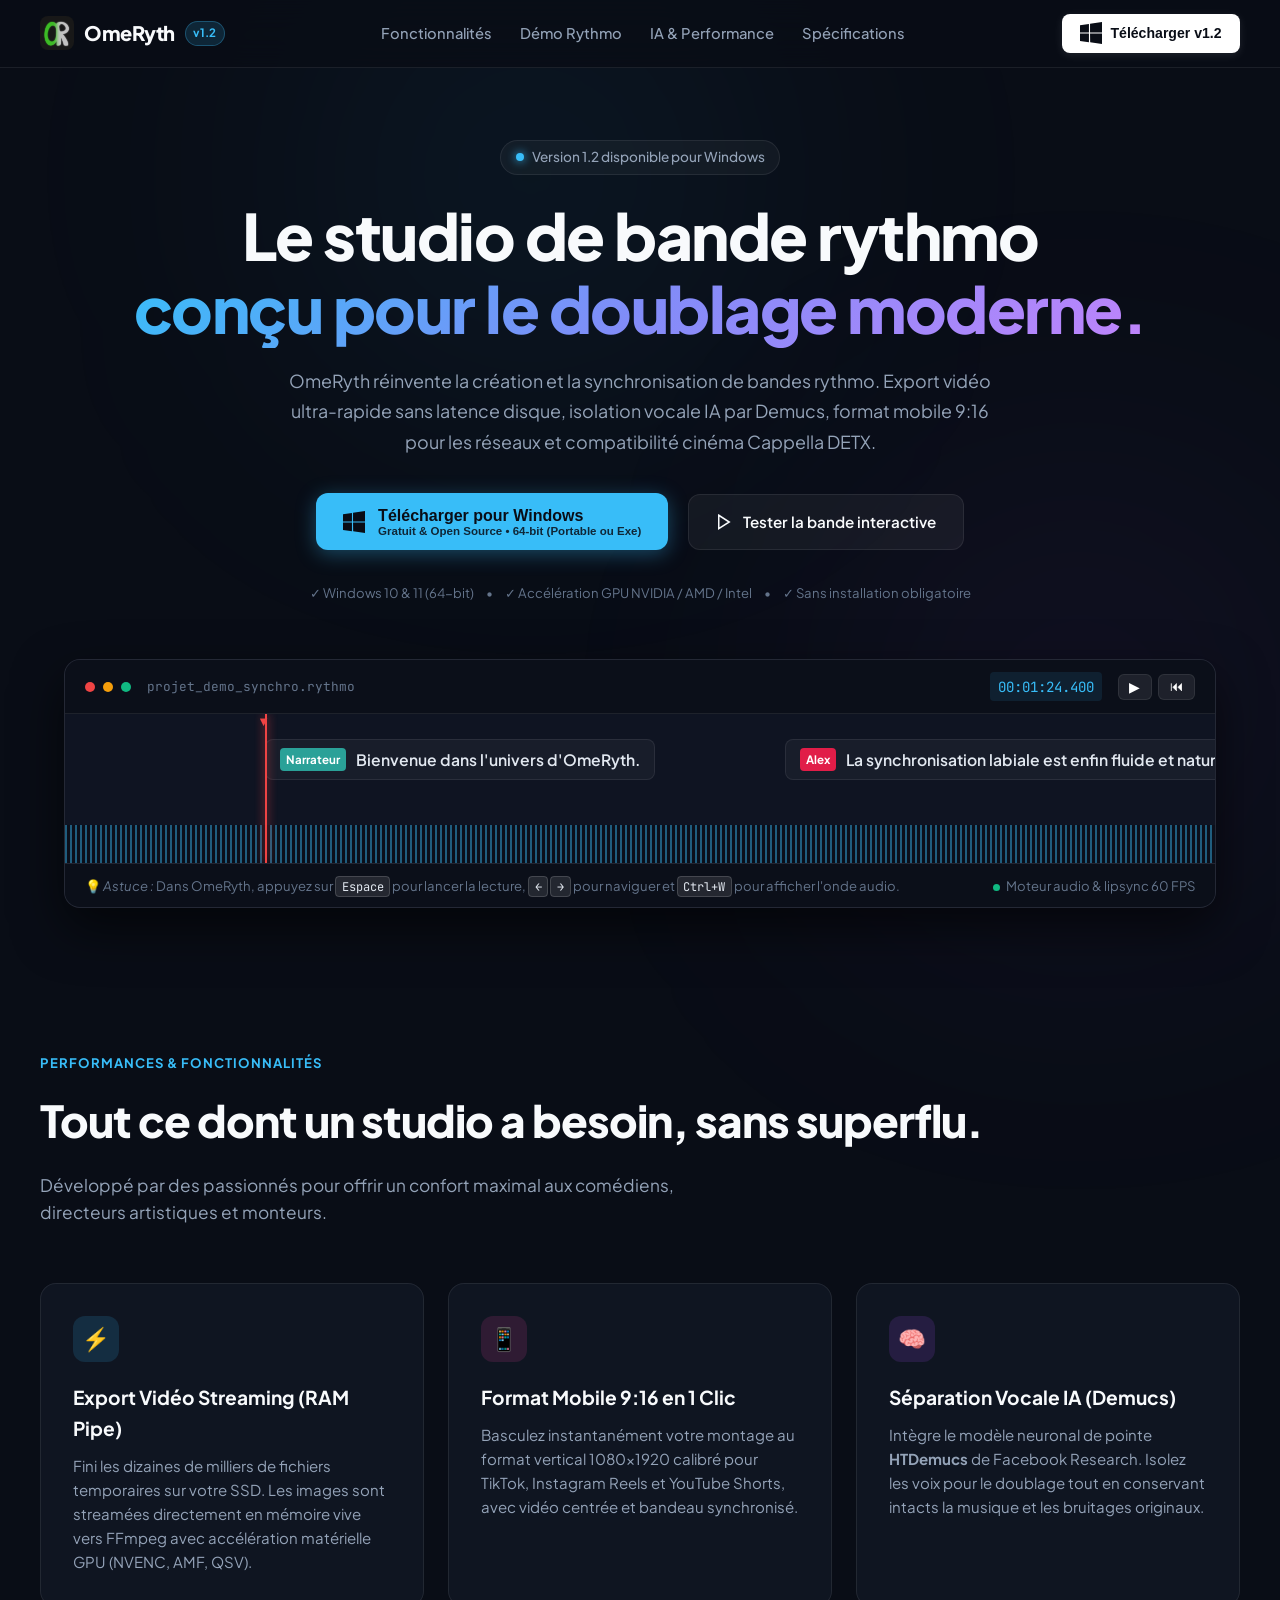
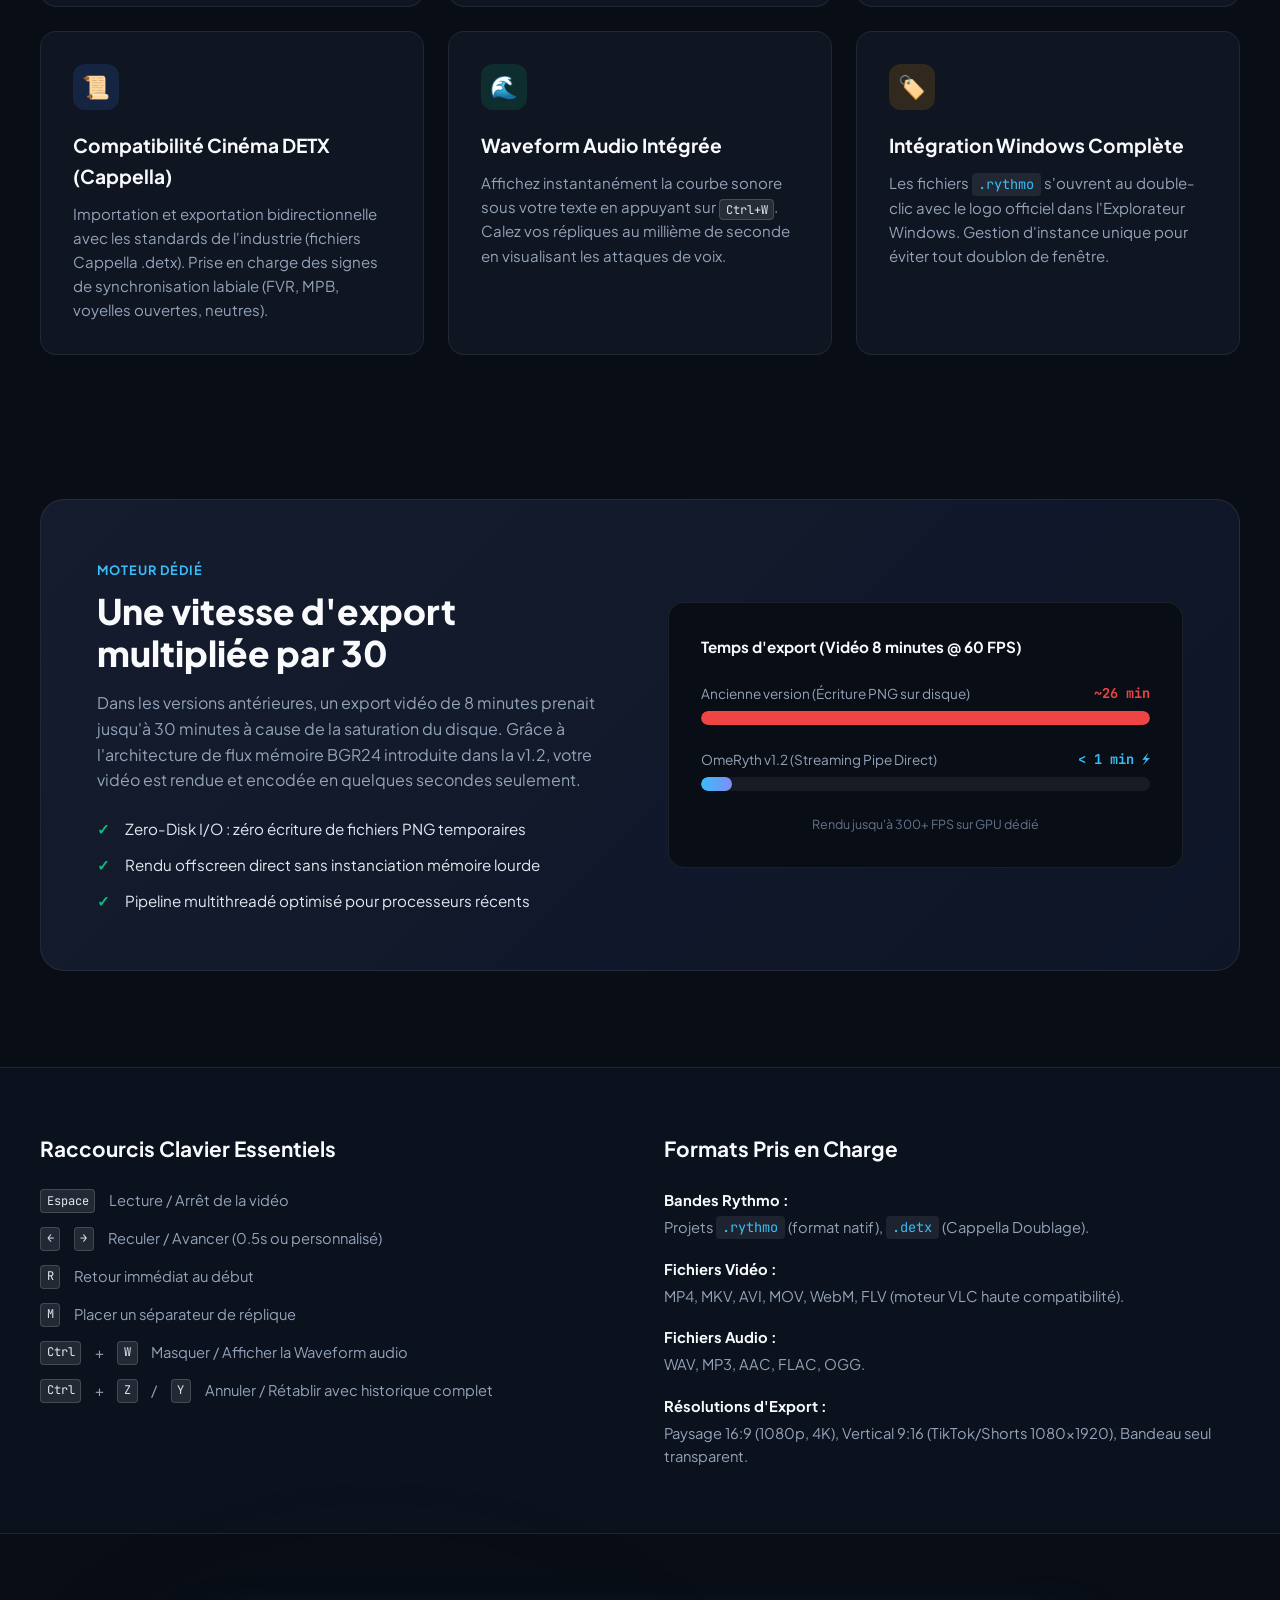
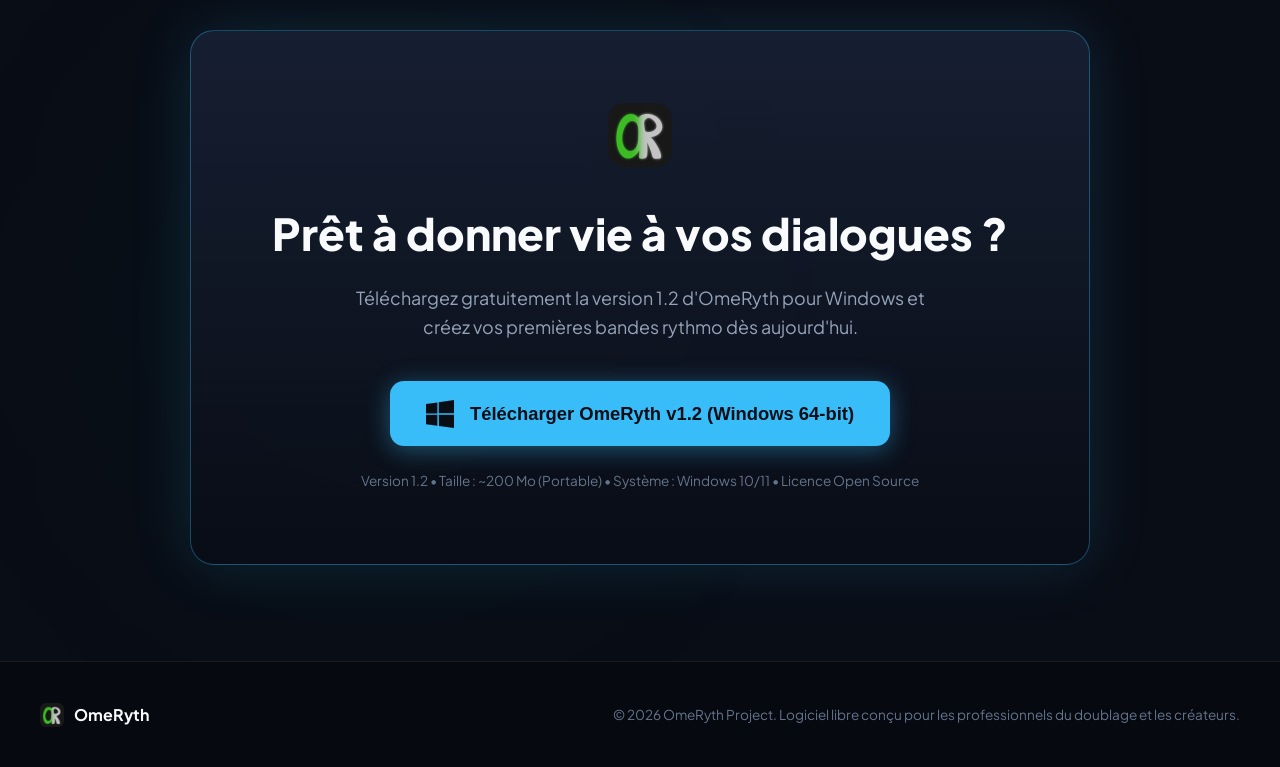
==== web/index.html @ d0045981 "Ajout site web test" ====
<!DOCTYPE html>
<html lang="fr">
<head>
  <meta charset="UTF-8">
  <meta name="viewport" content="width=device-width, initial-scale=1.0">
  <title>OmeRyth — Studio Professionnel de Bande Rythmo & Doublage</title>
  <meta name="description" content="OmeRyth est un logiciel open-source de création de bandes rythmo pour le doublage et la post-synchronisation. Export vidéo ultra-rapide, format mobile et séparation vocale IA.">
  <link rel="icon" type="image/x-icon" href="images/logo.ico">
  <link rel="stylesheet" href="style.css">
  <link rel="preconnect" href="https://fonts.googleapis.com">
  <link rel="preconnect" href="https://fonts.gstatic.com" crossorigin>
  <link href="https://fonts.googleapis.com/css2?family=Plus+Jakarta+Sans:wght@400;500;600;700;800&family=JetBrains+Mono:wght@400;500&display=swap" rel="stylesheet">
</head>
<body>

  <!-- Background Ambient Glows -->
  <div class="glow-bg glow-1"></div>
  <div class="glow-bg glow-2"></div>
  <div class="glow-bg glow-3"></div>

  <!-- Navigation Bar -->
  <header class="navbar">
    <div class="nav-container">
      <a href="#" class="brand">
        <img src="images/logo.png" alt="OmeRyth Logo" class="brand-logo">
        <span class="brand-name">OmeRyth</span>
        <span class="brand-badge">v1.2</span>
      </a>

      <nav class="nav-links">
        <a href="#features">Fonctionnalités</a>
        <a href="#interactive-demo">Démo Rythmo</a>
        <a href="#ai-engine">IA & Performance</a>
        <a href="#specs">Spécifications</a>
      </nav>

      <div class="nav-actions">
        <button class="btn-download-trigger btn-nav">
          <svg class="icon-win" viewBox="0 0 24 24" fill="currentColor">
            <path d="M0 3.449L9.75 2.1v9.451H0m10.949-9.602L24 0v11.4H10.949M0 12.6h9.75v9.451L0 20.699M10.949 12.6H24V24l-12.901-1.8"/>
          </svg>
          <span>Télécharger v1.2</span>
        </button>
      </div>
    </div>
  </header>

  <!-- Hero Section -->
  <main>
    <section class="hero-section">
      <div class="hero-container">
        <div class="hero-tag">
          <span class="pulse-dot"></span>
          <span>Version 1.2 disponible pour Windows</span>
        </div>

        <h1 class="hero-title">
          Le studio de bande rythmo <br>
          <span class="text-gradient">conçu pour le doublage moderne.</span>
        </h1>

        <p class="hero-description">
          OmeRyth réinvente la création et la synchronisation de bandes rythmo. Export vidéo ultra-rapide sans latence disque, isolation vocale IA par Demucs, format mobile 9:16 pour les réseaux et compatibilité cinéma Cappella DETX.
        </p>

        <div class="hero-cta-group">
          <button class="btn-download-trigger btn-primary-hero">
            <svg class="icon-win" viewBox="0 0 24 24" fill="currentColor">
              <path d="M0 3.449L9.75 2.1v9.451H0m10.949-9.602L24 0v11.4H10.949M0 12.6h9.75v9.451L0 20.699M10.949 12.6H24V24l-12.901-1.8"/>
            </svg>
            <div class="btn-text-block">
              <span class="btn-title">Télécharger pour Windows</span>
              <span class="btn-subtitle">Gratuit & Open Source • 64-bit (Portable ou Exe)</span>
            </div>
          </button>

          <a href="#interactive-demo" class="btn-secondary-hero">
            <svg viewBox="0 0 24 24" fill="none" stroke="currentColor" stroke-width="2" class="icon-play">
              <polygon points="5 3 19 12 5 21 5 3"></polygon>
            </svg>
            <span>Tester la bande interactive</span>
          </a>
        </div>

        <div class="hero-meta">
          <span>✓ Windows 10 & 11 (64-bit)</span>
          <span>•</span>
          <span>✓ Accélération GPU NVIDIA / AMD / Intel</span>
          <span>•</span>
          <span>✓ Sans installation obligatoire</span>
        </div>
      </div>

      <!-- Interactive Band Preview -->
      <section id="interactive-demo" class="demo-section">
        <div class="demo-card">
          <div class="demo-header">
            <div class="demo-header-left">
              <span class="window-dot red"></span>
              <span class="window-dot yellow"></span>
              <span class="window-dot green"></span>
              <span class="demo-filename">projet_demo_synchro.rythmo</span>
            </div>
            <div class="demo-header-right">
              <span class="timecode-display" id="timecodeDisplay">00:01:24.400</span>
              <div class="demo-controls">
                <button id="btnPlayPause" class="btn-demo-ctrl" title="Lecture / Pause (Espace)">
                  <span id="playIcon">▶</span>
                </button>
                <button id="btnReset" class="btn-demo-ctrl" title="Retour au début (R)">⏮</button>
              </div>
            </div>
          </div>

          <!-- The Canvas / Visualizer -->
          <div class="rythmo-viewport" id="rythmoViewport">
            <!-- Vertical Red Line (Playhead / Barre rouge) -->
            <div class="red-line"></div>
            
            <!-- Scrolling Band Content -->
            <div class="rythmo-track" id="rythmoTrack">
              <!-- Text phrases & markers placed dynamically -->
              <div class="phrase phrase-narrateur" style="left: 200px;">
                <span class="role-tag" style="background:#2aa198;">Narrateur</span>
                <span class="phrase-text">Bienvenue dans l'univers d'OmeRyth.</span>
              </div>

              <div class="phrase phrase-alex" style="left: 720px;">
                <span class="role-tag" style="background:#e11d48;">Alex</span>
                <span class="phrase-text">La synchronisation labiale est enfin fluide et naturelle !</span>
              </div>

              <div class="phrase phrase-sophie" style="left: 1420px;">
                <span class="role-tag" style="background:#3b82f6;">Sophie</span>
                <span class="phrase-text">Et l'export vidéo mobile se fait en quelques secondes.</span>
              </div>
            </div>

            <!-- Waveform preview underneath -->
            <div class="waveform-container">
              <div class="waveform-wave" id="waveformWave"></div>
            </div>
          </div>

          <div class="demo-footer">
            <div class="demo-tip">
              💡 <em>Astuce :</em> Dans OmeRyth, appuyez sur <kbd>Espace</kbd> pour lancer la lecture, <kbd>←</kbd> <kbd>→</kbd> pour naviguer et <kbd>Ctrl+W</kbd> pour afficher l'onde audio.
            </div>
            <div class="demo-status">
              <span class="status-indicator"></span> Moteur audio & lipsync 60 FPS
            </div>
          </div>
        </div>
      </section>
    </section>

    <!-- Key Features Grid -->
    <section id="features" class="features-section">
      <div class="section-container">
        <div class="section-badge">Performances & Fonctionnalités</div>
        <h2 class="section-title">Tout ce dont un studio a besoin, sans superflu.</h2>
        <p class="section-subtitle">Développé par des passionnés pour offrir un confort maximal aux comédiens, directeurs artistiques et monteurs.</p>

        <div class="features-grid">
          <!-- Card 1 -->
          <div class="feature-card">
            <div class="feature-icon bg-cyan">⚡</div>
            <h3>Export Vidéo Streaming (RAM Pipe)</h3>
            <p>Fini les dizaines de milliers de fichiers temporaires sur votre SSD. Les images sont streamées directement en mémoire vive vers FFmpeg avec accélération matérielle GPU (NVENC, AMF, QSV).</p>
          </div>

          <!-- Card 2 -->
          <div class="feature-card">
            <div class="feature-icon bg-pink">📱</div>
            <h3>Format Mobile 9:16 en 1 Clic</h3>
            <p>Basculez instantanément votre montage au format vertical 1080×1920 calibré pour TikTok, Instagram Reels et YouTube Shorts, avec vidéo centrée et bandeau synchronisé.</p>
          </div>

          <!-- Card 3 -->
          <div class="feature-card">
            <div class="feature-icon bg-purple">🧠</div>
            <h3>Séparation Vocale IA (Demucs)</h3>
            <p>Intègre le modèle neuronal de pointe <strong>HTDemucs</strong> de Facebook Research. Isolez les voix pour le doublage tout en conservant intacts la musique et les bruitages originaux.</p>
          </div>

          <!-- Card 4 -->
          <div class="feature-card">
            <div class="feature-icon bg-blue">📜</div>
            <h3>Compatibilité Cinéma DETX (Cappella)</h3>
            <p>Importation et exportation bidirectionnelle avec les standards de l'industrie (fichiers Cappella .detx). Prise en charge des signes de synchronisation labiale (FVR, MPB, voyelles ouvertes, neutres).</p>
          </div>

          <!-- Card 5 -->
          <div class="feature-card">
            <div class="feature-icon bg-emerald">🌊</div>
            <h3>Waveform Audio Intégrée</h3>
            <p>Affichez instantanément la courbe sonore sous votre texte en appuyant sur <kbd>Ctrl+W</kbd>. Calez vos répliques au millième de seconde en visualisant les attaques de voix.</p>
          </div>

          <!-- Card 6 -->
          <div class="feature-card">
            <div class="feature-icon bg-amber">🏷️</div>
            <h3>Intégration Windows Complète</h3>
            <p>Les fichiers <code>.rythmo</code> s'ouvrent au double-clic avec le logo officiel dans l'Explorateur Windows. Gestion d'instance unique pour éviter tout doublon de fenêtre.</p>
          </div>
        </div>
      </div>
    </section>

    <!-- Deep Dive: AI & Performance -->
    <section id="ai-engine" class="deepdive-section">
      <div class="section-container">
        <div class="deepdive-box">
          <div class="deepdive-content">
            <span class="deepdive-tag">Moteur Dédié</span>
            <h2>Une vitesse d'export multipliée par 30</h2>
            <p>Dans les versions antérieures, un export vidéo de 8 minutes prenait jusqu'à 30 minutes à cause de la saturation du disque. Grâce à l'architecture de flux mémoire BGR24 introduite dans la v1.2, votre vidéo est rendue et encodée en quelques secondes seulement.</p>
            <ul class="check-list">
              <li>Zero-Disk I/O : zéro écriture de fichiers PNG temporaires</li>
              <li>Rendu offscreen direct sans instanciation mémoire lourde</li>
              <li>Pipeline multithreadé optimisé pour processeurs récents</li>
            </ul>
          </div>
          <div class="deepdive-graphic">
            <div class="benchmark-card">
              <div class="benchmark-header">Temps d'export (Vidéo 8 minutes @ 60 FPS)</div>
              
              <div class="benchmark-bar-wrapper">
                <div class="benchmark-label">
                  <span>Ancienne version (Écriture PNG sur disque)</span>
                  <span class="benchmark-time time-old">~26 min</span>
                </div>
                <div class="bar-container">
                  <div class="bar bar-old" style="width: 100%;"></div>
                </div>
              </div>

              <div class="benchmark-bar-wrapper">
                <div class="benchmark-label">
                  <span>OmeRyth v1.2 (Streaming Pipe Direct)</span>
                  <span class="benchmark-time time-new">&lt; 1 min ⚡</span>
                </div>
                <div class="bar-container">
                  <div class="bar bar-new" style="width: 7%;"></div>
                </div>
              </div>

              <div class="benchmark-badge">Rendu jusqu'à 300+ FPS sur GPU dédié</div>
            </div>
          </div>
        </div>
      </div>
    </section>

    <!-- Technical Specs & Shortcuts -->
    <section id="specs" class="specs-section">
      <div class="section-container">
        <div class="specs-grid">
          <div class="specs-col">
            <h3>Raccourcis Clavier Essentiels</h3>
            <div class="shortcuts-list">
              <div class="shortcut-item">
                <kbd>Espace</kbd>
                <span>Lecture / Arrêt de la vidéo</span>
              </div>
              <div class="shortcut-item">
                <kbd>←</kbd> <kbd>→</kbd>
                <span>Reculer / Avancer (0.5s ou personnalisé)</span>
              </div>
              <div class="shortcut-item">
                <kbd>R</kbd>
                <span>Retour immédiat au début</span>
              </div>
              <div class="shortcut-item">
                <kbd>M</kbd>
                <span>Placer un séparateur de réplique</span>
              </div>
              <div class="shortcut-item">
                <kbd>Ctrl</kbd> + <kbd>W</kbd>
                <span>Masquer / Afficher la Waveform audio</span>
              </div>
              <div class="shortcut-item">
                <kbd>Ctrl</kbd> + <kbd>Z</kbd> / <kbd>Y</kbd>
                <span>Annuler / Rétablir avec historique complet</span>
              </div>
            </div>
          </div>

          <div class="specs-col">
            <h3>Formats Pris en Charge</h3>
            <ul class="format-list">
              <li>
                <strong>Bandes Rythmo :</strong>
                <span>Projets <code>.rythmo</code> (format natif), <code>.detx</code> (Cappella Doublage).</span>
              </li>
              <li>
                <strong>Fichiers Vidéo :</strong>
                <span>MP4, MKV, AVI, MOV, WebM, FLV (moteur VLC haute compatibilité).</span>
              </li>
              <li>
                <strong>Fichiers Audio :</strong>
                <span>WAV, MP3, AAC, FLAC, OGG.</span>
              </li>
              <li>
                <strong>Résolutions d'Export :</strong>
                <span>Paysage 16:9 (1080p, 4K), Vertical 9:16 (TikTok/Shorts 1080×1920), Bandeau seul transparent.</span>
              </li>
            </ul>
          </div>
        </div>
      </div>
    </section>

    <!-- Download Section (Call To Action) -->
    <section class="download-section">
      <div class="section-container">
        <div class="download-card">
          <img src="images/logo.png" alt="Logo OmeRyth" class="download-card-logo">
          <h2>Prêt à donner vie à vos dialogues ?</h2>
          <p>Téléchargez gratuitement la version 1.2 d'OmeRyth pour Windows et créez vos premières bandes rythmo dès aujourd'hui.</p>
          
          <div class="download-action-wrap">
            <button class="btn-download-trigger btn-download-big">
              <svg class="icon-win-lg" viewBox="0 0 24 24" fill="currentColor">
                <path d="M0 3.449L9.75 2.1v9.451H0m10.949-9.602L24 0v11.4H10.949M0 12.6h9.75v9.451L0 20.699M10.949 12.6H24V24l-12.901-1.8"/>
              </svg>
              <span>Télécharger OmeRyth v1.2 (Windows 64-bit)</span>
            </button>
          </div>

          <div class="download-specs-note">
            <span>Version 1.2</span> • <span>Taille : ~200 Mo (Portable)</span> • <span>Système : Windows 10/11</span> • <span>Licence Open Source</span>
          </div>
        </div>
      </div>
    </section>
  </main>

  <!-- Footer -->
  <footer class="footer">
    <div class="footer-container">
      <div class="footer-brand">
        <img src="images/logo.png" alt="OmeRyth" class="footer-logo">
        <span>OmeRyth</span>
      </div>
      <div class="footer-copy">
        © 2026 OmeRyth Project. Logiciel libre conçu pour les professionnels du doublage et les créateurs.
      </div>
    </div>
  </footer>

  <!-- Download Modal / Notification Popup -->
  <div id="downloadModal" class="modal-overlay">
    <div class="modal-card">
      <button class="modal-close" id="modalClose">&times;</button>
      <div class="modal-icon">📦</div>
      <h3 class="modal-title">Téléchargement d'OmeRyth</h3>
      <p class="modal-desc">
        Le lien de téléchargement direct sera activé dès la mise en ligne des binaires officiels sur le serveur de distribution.
      </p>
      <div class="modal-info-box">
        <div><strong>Version :</strong> 1.2 Stable</div>
        <div><strong>Plateforme :</strong> Windows 10 & 11 (64-bit)</div>
        <div><strong>Contenu :</strong> Exécutable <code>OmeRyth.exe</code>, runtime embarqué, dépendances VLC & FFmpeg</div>
      </div>
      <button class="btn-modal-ok" id="modalOk">Compris, merci !</button>
    </div>
  </div>

  <script src="app.js"></script>
</body>
</html>
---- web/style.css ----
/* ==========================================================================
   OmeRyth Web Presentation & Download Stylesheet
   ========================================================================== */

:root {
  --bg-main: #090d16;
  --bg-card: rgba(18, 24, 38, 0.75);
  --bg-card-hover: rgba(28, 36, 56, 0.85);
  --border-color: rgba(255, 255, 255, 0.08);
  --border-color-glow: rgba(56, 189, 248, 0.35);
  
  --primary: #38bdf8;
  --primary-hover: #0284c7;
  --primary-glow: rgba(56, 189, 248, 0.4);
  
  --accent-purple: #a855f7;
  --accent-pink: #ec4899;
  --accent-emerald: #10b981;
  --accent-amber: #f59e0b;
  
  --text-primary: #f8fafc;
  --text-secondary: #94a3b8;
  --text-muted: #64748b;
  
  --font-main: 'Plus Jakarta Sans', -apple-system, BlinkMacSystemFont, 'Segoe UI', Roboto, sans-serif;
  --font-mono: 'JetBrains Mono', monospace;
}

*, *::before, *::after {
  box-sizing: border-box;
  margin: 0;
  padding: 0;
}

html {
  scroll-behavior: smooth;
  font-family: var(--font-main);
  background-color: var(--bg-main);
  color: var(--text-primary);
  line-height: 1.6;
}

body {
  position: relative;
  overflow-x: hidden;
  min-height: 100vh;
}

/* ===== Background Ambient Glows ===== */
.glow-bg {
  position: absolute;
  border-radius: 50%;
  filter: blur(140px);
  pointer-events: none;
  z-index: -1;
}

.glow-1 {
  width: 550px;
  height: 550px;
  background: radial-gradient(circle, rgba(56, 189, 248, 0.15) 0%, transparent 70%);
  top: -100px;
  left: 20%;
}

.glow-2 {
  width: 600px;
  height: 600px;
  background: radial-gradient(circle, rgba(168, 85, 247, 0.12) 0%, transparent 70%);
  top: 400px;
  right: -100px;
}

.glow-3 {
  width: 500px;
  height: 500px;
  background: radial-gradient(circle, rgba(16, 185, 129, 0.1) 0%, transparent 70%);
  bottom: 200px;
  left: 10%;
}

/* ===== Navigation Bar ===== */
.navbar {
  position: sticky;
  top: 0;
  z-index: 100;
  backdrop-filter: blur(16px);
  -webkit-backdrop-filter: blur(16px);
  background: rgba(9, 13, 22, 0.8);
  border-bottom: 1px solid var(--border-color);
  padding: 0.85rem 1.5rem;
}

.nav-container {
  max-width: 1200px;
  margin: 0 auto;
  display: flex;
  align-items: center;
  justify-content: space-between;
}

.brand {
  display: flex;
  align-items: center;
  gap: 0.65rem;
  text-decoration: none;
  color: var(--text-primary);
}

.brand-logo {
  width: 34px;
  height: 34px;
  border-radius: 8px;
  object-fit: cover;
}

.brand-name {
  font-size: 1.25rem;
  font-weight: 800;
  letter-spacing: -0.5px;
}

.brand-badge {
  font-size: 0.72rem;
  font-weight: 700;
  background: rgba(56, 189, 248, 0.15);
  color: var(--primary);
  border: 1px solid rgba(56, 189, 248, 0.3);
  padding: 0.15rem 0.45rem;
  border-radius: 20px;
}

.nav-links {
  display: flex;
  gap: 1.75rem;
}

.nav-links a {
  text-decoration: none;
  color: var(--text-secondary);
  font-size: 0.92rem;
  font-weight: 500;
  transition: color 0.2s;
}

.nav-links a:hover {
  color: var(--primary);
}

.btn-nav {
  display: flex;
  align-items: center;
  gap: 0.5rem;
  background: #ffffff;
  color: #090d16;
  border: none;
  padding: 0.55rem 1.15rem;
  border-radius: 8px;
  font-weight: 700;
  font-size: 0.88rem;
  cursor: pointer;
  transition: all 0.2s;
  box-shadow: 0 2px 10px rgba(255, 255, 255, 0.1);
}

.btn-nav:hover {
  background: var(--primary);
  transform: translateY(-1px);
  box-shadow: 0 4px 15px var(--primary-glow);
}

/* ===== Hero Section ===== */
.hero-section {
  padding: 4.5rem 1.5rem 3rem;
  text-align: center;
  max-width: 1200px;
  margin: 0 auto;
}

.hero-tag {
  display: inline-flex;
  align-items: center;
  gap: 0.5rem;
  padding: 0.35rem 0.9rem;
  border-radius: 30px;
  background: rgba(255, 255, 255, 0.04);
  border: 1px solid var(--border-color);
  color: var(--text-secondary);
  font-size: 0.85rem;
  font-weight: 500;
  margin-bottom: 1.5rem;
}

.pulse-dot {
  width: 8px;
  height: 8px;
  border-radius: 50%;
  background: var(--primary);
  box-shadow: 0 0 10px var(--primary);
  animation: pulse 2s infinite;
}

@keyframes pulse {
  0% { transform: scale(0.95); box-shadow: 0 0 0 0 rgba(56, 189, 248, 0.7); }
  70% { transform: scale(1); box-shadow: 0 0 0 7px rgba(56, 189, 248, 0); }
  100% { transform: scale(0.95); box-shadow: 0 0 0 0 rgba(56, 189, 248, 0); }
}

.hero-title {
  font-size: clamp(2.3rem, 5vw, 4rem);
  font-weight: 800;
  letter-spacing: -1.5px;
  line-height: 1.15;
  margin-bottom: 1.25rem;
}

.text-gradient {
  background: linear-gradient(135deg, #38bdf8 0%, #818cf8 50%, #c084fc 100%);
  -webkit-background-clip: text;
  -webkit-text-fill-color: transparent;
}

.hero-description {
  max-width: 720px;
  margin: 0 auto 2.25rem;
  font-size: 1.12rem;
  color: var(--text-secondary);
  line-height: 1.7;
}

.hero-cta-group {
  display: flex;
  justify-content: center;
  align-items: center;
  gap: 1.25rem;
  flex-wrap: wrap;
  margin-bottom: 2rem;
}

.btn-primary-hero {
  display: inline-flex;
  align-items: center;
  gap: 0.85rem;
  background: #38bdf8;
  color: #090d16;
  border: none;
  padding: 0.85rem 1.65rem;
  border-radius: 12px;
  cursor: pointer;
  transition: all 0.25s ease;
  box-shadow: 0 4px 20px rgba(56, 189, 248, 0.35);
}

.btn-primary-hero:hover {
  background: #7dd3fc;
  transform: translateY(-2px);
  box-shadow: 0 8px 30px rgba(56, 189, 248, 0.5);
}

.icon-win {
  width: 22px;
  height: 22px;
}

.btn-text-block {
  display: flex;
  flex-direction: column;
  text-align: left;
}

.btn-title {
  font-size: 1rem;
  font-weight: 800;
}

.btn-subtitle {
  font-size: 0.72rem;
  font-weight: 600;
  opacity: 0.85;
}

.btn-secondary-hero {
  display: inline-flex;
  align-items: center;
  gap: 0.65rem;
  background: rgba(255, 255, 255, 0.05);
  color: var(--text-primary);
  border: 1px solid var(--border-color);
  padding: 0.95rem 1.65rem;
  border-radius: 12px;
  text-decoration: none;
  font-weight: 600;
  font-size: 0.95rem;
  transition: all 0.2s;
}

.btn-secondary-hero:hover {
  background: rgba(255, 255, 255, 0.1);
  border-color: rgba(255, 255, 255, 0.2);
}

.icon-play {
  width: 18px;
  height: 18px;
}

.hero-meta {
  display: flex;
  justify-content: center;
  align-items: center;
  gap: 0.75rem;
  font-size: 0.82rem;
  color: var(--text-muted);
  flex-wrap: wrap;
}

/* ===== Interactive Rythmo Demo Section ===== */
.demo-section {
  margin-top: 3.5rem;
}

.demo-card {
  background: #111624;
  border: 1px solid var(--border-color);
  border-radius: 16px;
  overflow: hidden;
  box-shadow: 0 20px 50px rgba(0, 0, 0, 0.6);
  text-align: left;
}

.demo-header {
  background: #0b0f19;
  padding: 0.75rem 1.25rem;
  display: flex;
  justify-content: space-between;
  align-items: center;
  border-bottom: 1px solid var(--border-color);
}

.demo-header-left {
  display: flex;
  align-items: center;
  gap: 0.5rem;
}

.window-dot {
  width: 10px;
  height: 10px;
  border-radius: 50%;
}

.window-dot.red { background: #ef4444; }
.window-dot.yellow { background: #f59e0b; }
.window-dot.green { background: #10b981; }

.demo-filename {
  font-family: var(--font-mono);
  font-size: 0.8rem;
  color: var(--text-muted);
  margin-left: 0.5rem;
}

.demo-header-right {
  display: flex;
  align-items: center;
  gap: 1rem;
}

.timecode-display {
  font-family: var(--font-mono);
  font-size: 0.88rem;
  color: var(--primary);
  background: rgba(56, 189, 248, 0.1);
  padding: 0.2rem 0.5rem;
  border-radius: 4px;
}

.demo-controls {
  display: flex;
  gap: 0.4rem;
}

.btn-demo-ctrl {
  background: rgba(255, 255, 255, 0.08);
  border: 1px solid var(--border-color);
  color: #fff;
  border-radius: 6px;
  padding: 0.25rem 0.65rem;
  cursor: pointer;
  font-size: 0.85rem;
  transition: all 0.2s;
}

.btn-demo-ctrl:hover {
  background: var(--primary);
  color: #000;
}

.rythmo-viewport {
  position: relative;
  height: 150px;
  background: #0f1422;
  overflow: hidden;
  border-bottom: 1px solid var(--border-color);
}

/* Fixed Playhead (Barre Rouge) */
.red-line {
  position: absolute;
  top: 0;
  bottom: 0;
  left: 200px;
  width: 2px;
  background: #ef4444;
  box-shadow: 0 0 10px #ef4444;
  z-index: 10;
}

.red-line::before {
  content: '▼';
  position: absolute;
  top: 0;
  left: -5px;
  font-size: 10px;
  color: #ef4444;
}

.rythmo-track {
  position: absolute;
  top: 25px;
  left: 0;
  height: 60px;
  white-space: nowrap;
  will-change: transform;
}

.phrase {
  position: absolute;
  top: 0;
  display: inline-flex;
  align-items: center;
  gap: 0.6rem;
  background: rgba(255, 255, 255, 0.04);
  border: 1px solid rgba(255, 255, 255, 0.08);
  padding: 0.45rem 0.85rem;
  border-radius: 8px;
}

.role-tag {
  font-size: 0.72rem;
  font-weight: 700;
  color: #fff;
  padding: 0.15rem 0.4rem;
  border-radius: 4px;
}

.phrase-text {
  font-size: 0.98rem;
  font-weight: 600;
  color: #e2e8f0;
}

.waveform-container {
  position: absolute;
  bottom: 0;
  left: 0;
  right: 0;
  height: 38px;
  background: rgba(0, 0, 0, 0.25);
  overflow: hidden;
}

.waveform-wave {
  width: 3000px;
  height: 100%;
  background: repeating-linear-gradient(
    90deg,
    rgba(56, 189, 248, 0.45) 0px,
    rgba(56, 189, 248, 0.45) 2px,
    transparent 2px,
    transparent 5px
  );
  will-change: transform;
}

.demo-footer {
  background: #0b0f19;
  padding: 0.65rem 1.25rem;
  display: flex;
  justify-content: space-between;
  align-items: center;
  font-size: 0.82rem;
  color: var(--text-muted);
}

kbd {
  background: rgba(255, 255, 255, 0.1);
  border: 1px solid rgba(255, 255, 255, 0.15);
  border-radius: 4px;
  padding: 0.1rem 0.35rem;
  font-family: var(--font-mono);
  font-size: 0.75rem;
  color: #e2e8f0;
}

.status-indicator {
  display: inline-block;
  width: 7px;
  height: 7px;
  border-radius: 50%;
  background: #10b981;
  margin-right: 4px;
}

/* ===== Features Grid Section ===== */
.features-section {
  padding: 6rem 1.5rem;
}

.section-container {
  max-width: 1200px;
  margin: 0 auto;
}

.section-badge {
  color: var(--primary);
  font-weight: 700;
  font-size: 0.82rem;
  text-transform: uppercase;
  letter-spacing: 1px;
  margin-bottom: 0.75rem;
}

.section-title {
  font-size: clamp(1.8rem, 3.5vw, 2.75rem);
  font-weight: 800;
  letter-spacing: -1px;
  margin-bottom: 1rem;
}

.section-subtitle {
  color: var(--text-secondary);
  font-size: 1.08rem;
  max-width: 650px;
  margin-bottom: 3.5rem;
}

.features-grid {
  display: grid;
  grid-template-columns: repeat(auto-fit, minmax(340px, 1fr));
  gap: 1.5rem;
}

.feature-card {
  background: var(--bg-card);
  border: 1px solid var(--border-color);
  border-radius: 16px;
  padding: 2rem;
  transition: all 0.25s ease;
  backdrop-filter: blur(10px);
}

.feature-card:hover {
  background: var(--bg-card-hover);
  border-color: var(--border-color-glow);
  transform: translateY(-3px);
  box-shadow: 0 15px 30px rgba(0, 0, 0, 0.3);
}

.feature-icon {
  width: 46px;
  height: 46px;
  border-radius: 12px;
  display: flex;
  align-items: center;
  justify-content: center;
  font-size: 1.4rem;
  margin-bottom: 1.25rem;
}

.bg-cyan { background: rgba(56, 189, 248, 0.15); color: #38bdf8; }
.bg-pink { background: rgba(236, 72, 153, 0.15); color: #ec4899; }
.bg-purple { background: rgba(168, 85, 247, 0.15); color: #a855f7; }
.bg-blue { background: rgba(59, 130, 246, 0.15); color: #3b82f6; }
.bg-emerald { background: rgba(16, 185, 129, 0.15); color: #10b981; }
.bg-amber { background: rgba(245, 158, 11, 0.15); color: #f59e0b; }

.feature-card h3 {
  font-size: 1.2rem;
  font-weight: 700;
  margin-bottom: 0.65rem;
}

.feature-card p {
  color: var(--text-secondary);
  font-size: 0.94rem;
  line-height: 1.6;
}

/* ===== Deep Dive: Benchmark Section ===== */
.deepdive-section {
  padding: 3rem 1.5rem 6rem;
}

.deepdive-box {
  background: linear-gradient(135deg, rgba(24, 32, 52, 0.8) 0%, rgba(15, 23, 42, 0.9) 100%);
  border: 1px solid var(--border-color);
  border-radius: 24px;
  padding: 3.5rem;
  display: grid;
  grid-template-columns: 1fr 1fr;
  gap: 3.5rem;
  align-items: center;
}

.deepdive-tag {
  color: var(--primary);
  font-weight: 700;
  font-size: 0.8rem;
  text-transform: uppercase;
  letter-spacing: 1px;
}

.deepdive-content h2 {
  font-size: 2.2rem;
  font-weight: 800;
  margin: 0.5rem 0 1rem;
  line-height: 1.2;
}

.deepdive-content p {
  color: var(--text-secondary);
  margin-bottom: 1.5rem;
  font-size: 1rem;
}

.check-list {
  list-style: none;
  display: flex;
  flex-direction: column;
  gap: 0.75rem;
}

.check-list li {
  position: relative;
  padding-left: 1.75rem;
  color: #e2e8f0;
  font-size: 0.95rem;
}

.check-list li::before {
  content: '✓';
  position: absolute;
  left: 0;
  color: var(--accent-emerald);
  font-weight: 800;
}

.benchmark-card {
  background: #090d16;
  border: 1px solid var(--border-color);
  border-radius: 16px;
  padding: 2rem;
}

.benchmark-header {
  font-weight: 700;
  font-size: 0.95rem;
  margin-bottom: 1.5rem;
  color: var(--text-primary);
}

.benchmark-bar-wrapper {
  margin-bottom: 1.5rem;
}

.benchmark-label {
  display: flex;
  justify-content: space-between;
  font-size: 0.85rem;
  margin-bottom: 0.4rem;
  color: var(--text-secondary);
}

.benchmark-time {
  font-family: var(--font-mono);
  font-weight: 700;
}

.time-old { color: #ef4444; }
.time-new { color: var(--primary); }

.bar-container {
  height: 14px;
  background: rgba(255, 255, 255, 0.06);
  border-radius: 7px;
  overflow: hidden;
}

.bar {
  height: 100%;
  border-radius: 7px;
  transition: width 1s ease;
}

.bar-old {
  background: #ef4444;
}

.bar-new {
  background: linear-gradient(90deg, #38bdf8, #818cf8);
}

.benchmark-badge {
  font-size: 0.78rem;
  color: var(--text-muted);
  text-align: center;
  margin-top: 1rem;
}

/* ===== Specs & Shortcuts Section ===== */
.specs-section {
  padding: 4rem 1.5rem;
  background: rgba(15, 23, 42, 0.4);
  border-top: 1px solid var(--border-color);
  border-bottom: 1px solid var(--border-color);
}

.specs-grid {
  display: grid;
  grid-template-columns: 1fr 1fr;
  gap: 3rem;
}

.specs-col h3 {
  font-size: 1.3rem;
  font-weight: 700;
  margin-bottom: 1.5rem;
}

.shortcuts-list {
  display: flex;
  flex-direction: column;
  gap: 0.85rem;
}

.shortcut-item {
  display: flex;
  align-items: center;
  gap: 0.85rem;
  font-size: 0.92rem;
  color: var(--text-secondary);
}

.format-list {
  list-style: none;
  display: flex;
  flex-direction: column;
  gap: 1.15rem;
}

.format-list li {
  font-size: 0.92rem;
  color: var(--text-secondary);
}

.format-list strong {
  display: block;
  color: var(--text-primary);
  margin-bottom: 0.2rem;
}

code {
  background: rgba(255, 255, 255, 0.08);
  color: var(--primary);
  padding: 0.15rem 0.4rem;
  border-radius: 4px;
  font-family: var(--font-mono);
  font-size: 0.85rem;
}

/* ===== Big Download CTA Section ===== */
.download-section {
  padding: 6rem 1.5rem;
  text-align: center;
}

.download-card {
  background: linear-gradient(180deg, rgba(24, 32, 52, 0.9) 0%, rgba(9, 13, 22, 0.95) 100%);
  border: 1px solid var(--border-color-glow);
  border-radius: 24px;
  padding: 4.5rem 2rem;
  max-width: 900px;
  margin: 0 auto;
  box-shadow: 0 0 60px rgba(56, 189, 248, 0.15);
}

.download-card-logo {
  width: 64px;
  height: 64px;
  border-radius: 16px;
  margin-bottom: 1.5rem;
}

.download-card h2 {
  font-size: clamp(2rem, 4vw, 2.75rem);
  font-weight: 800;
  margin-bottom: 1rem;
}

.download-card p {
  color: var(--text-secondary);
  font-size: 1.12rem;
  max-width: 580px;
  margin: 0 auto 2.5rem;
}

.btn-download-big {
  display: inline-flex;
  align-items: center;
  gap: 1rem;
  background: var(--primary);
  color: #090d16;
  border: none;
  padding: 1.15rem 2.25rem;
  border-radius: 14px;
  font-size: 1.15rem;
  font-weight: 800;
  cursor: pointer;
  transition: all 0.25s ease;
  box-shadow: 0 4px 25px rgba(56, 189, 248, 0.4);
}

.btn-download-big:hover {
  background: #7dd3fc;
  transform: translateY(-2px);
  box-shadow: 0 8px 35px rgba(56, 189, 248, 0.6);
}

.icon-win-lg {
  width: 28px;
  height: 28px;
}

.download-specs-note {
  margin-top: 1.5rem;
  font-size: 0.85rem;
  color: var(--text-muted);
}

/* ===== Footer ===== */
.footer {
  border-top: 1px solid var(--border-color);
  padding: 2.5rem 1.5rem;
  background: #060910;
}

.footer-container {
  max-width: 1200px;
  margin: 0 auto;
  display: flex;
  justify-content: space-between;
  align-items: center;
  flex-wrap: wrap;
  gap: 1.5rem;
}

.footer-brand {
  display: flex;
  align-items: center;
  gap: 0.6rem;
  font-weight: 700;
}

.footer-logo {
  width: 24px;
  height: 24px;
  border-radius: 6px;
}

.footer-copy {
  color: var(--text-muted);
  font-size: 0.85rem;
}

/* ===== Modal Popup ===== */
.modal-overlay {
  position: fixed;
  inset: 0;
  background: rgba(0, 0, 0, 0.7);
  backdrop-filter: blur(8px);
  display: flex;
  align-items: center;
  justify-content: center;
  z-index: 1000;
  opacity: 0;
  pointer-events: none;
  transition: opacity 0.25s ease;
}

.modal-overlay.active {
  opacity: 1;
  pointer-events: auto;
}

.modal-card {
  background: #151b2b;
  border: 1px solid var(--border-color);
  border-radius: 18px;
  padding: 2.25rem;
  max-width: 460px;
  width: 90%;
  position: relative;
  box-shadow: 0 20px 50px rgba(0, 0, 0, 0.7);
  transform: scale(0.95);
  transition: transform 0.25s ease;
}

.modal-overlay.active .modal-card {
  transform: scale(1);
}

.modal-close {
  position: absolute;
  top: 1rem;
  right: 1rem;
  background: transparent;
  border: none;
  color: var(--text-muted);
  font-size: 1.5rem;
  cursor: pointer;
}

.modal-icon {
  font-size: 2.5rem;
  margin-bottom: 0.75rem;
}

.modal-title {
  font-size: 1.35rem;
  font-weight: 800;
  margin-bottom: 0.5rem;
}

.modal-desc {
  color: var(--text-secondary);
  font-size: 0.95rem;
  margin-bottom: 1.25rem;
  line-height: 1.5;
}

.modal-info-box {
  background: rgba(255, 255, 255, 0.04);
  border: 1px solid var(--border-color);
  border-radius: 10px;
  padding: 0.85rem 1rem;
  font-size: 0.85rem;
  color: var(--text-secondary);
  display: flex;
  flex-direction: column;
  gap: 0.4rem;
  margin-bottom: 1.5rem;
}

.btn-modal-ok {
  width: 100%;
  background: var(--primary);
  color: #000;
  border: none;
  padding: 0.8rem;
  border-radius: 10px;
  font-weight: 700;
  font-size: 0.95rem;
  cursor: pointer;
  transition: background 0.2s;
}

.btn-modal-ok:hover {
  background: #7dd3fc;
}

/* ===== Responsive Styles ===== */
@media (max-width: 860px) {
  .nav-links {
    display: none;
  }
  .deepdive-box {
    grid-template-columns: 1fr;
    padding: 2rem;
  }
  .specs-grid {
    grid-template-columns: 1fr;
  }
  .footer-container {
    flex-direction: column;
    text-align: center;
  }
}
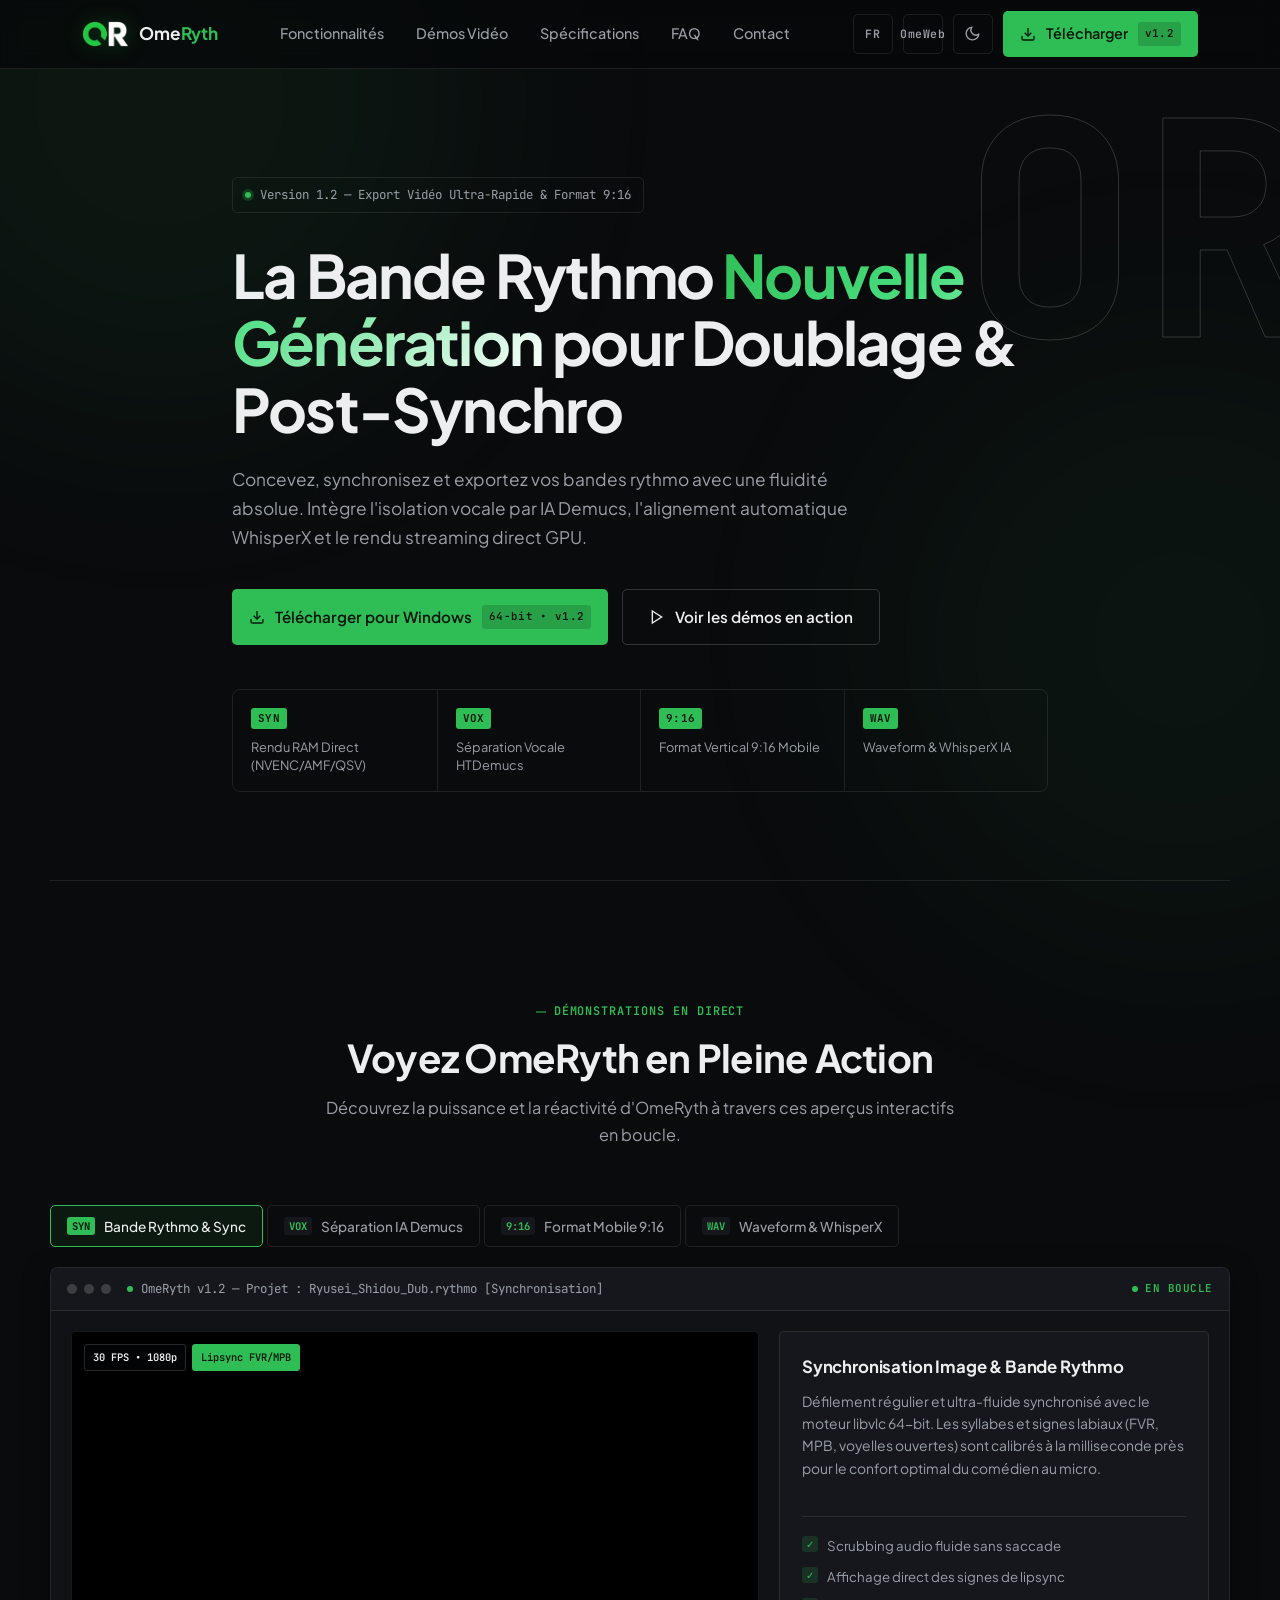
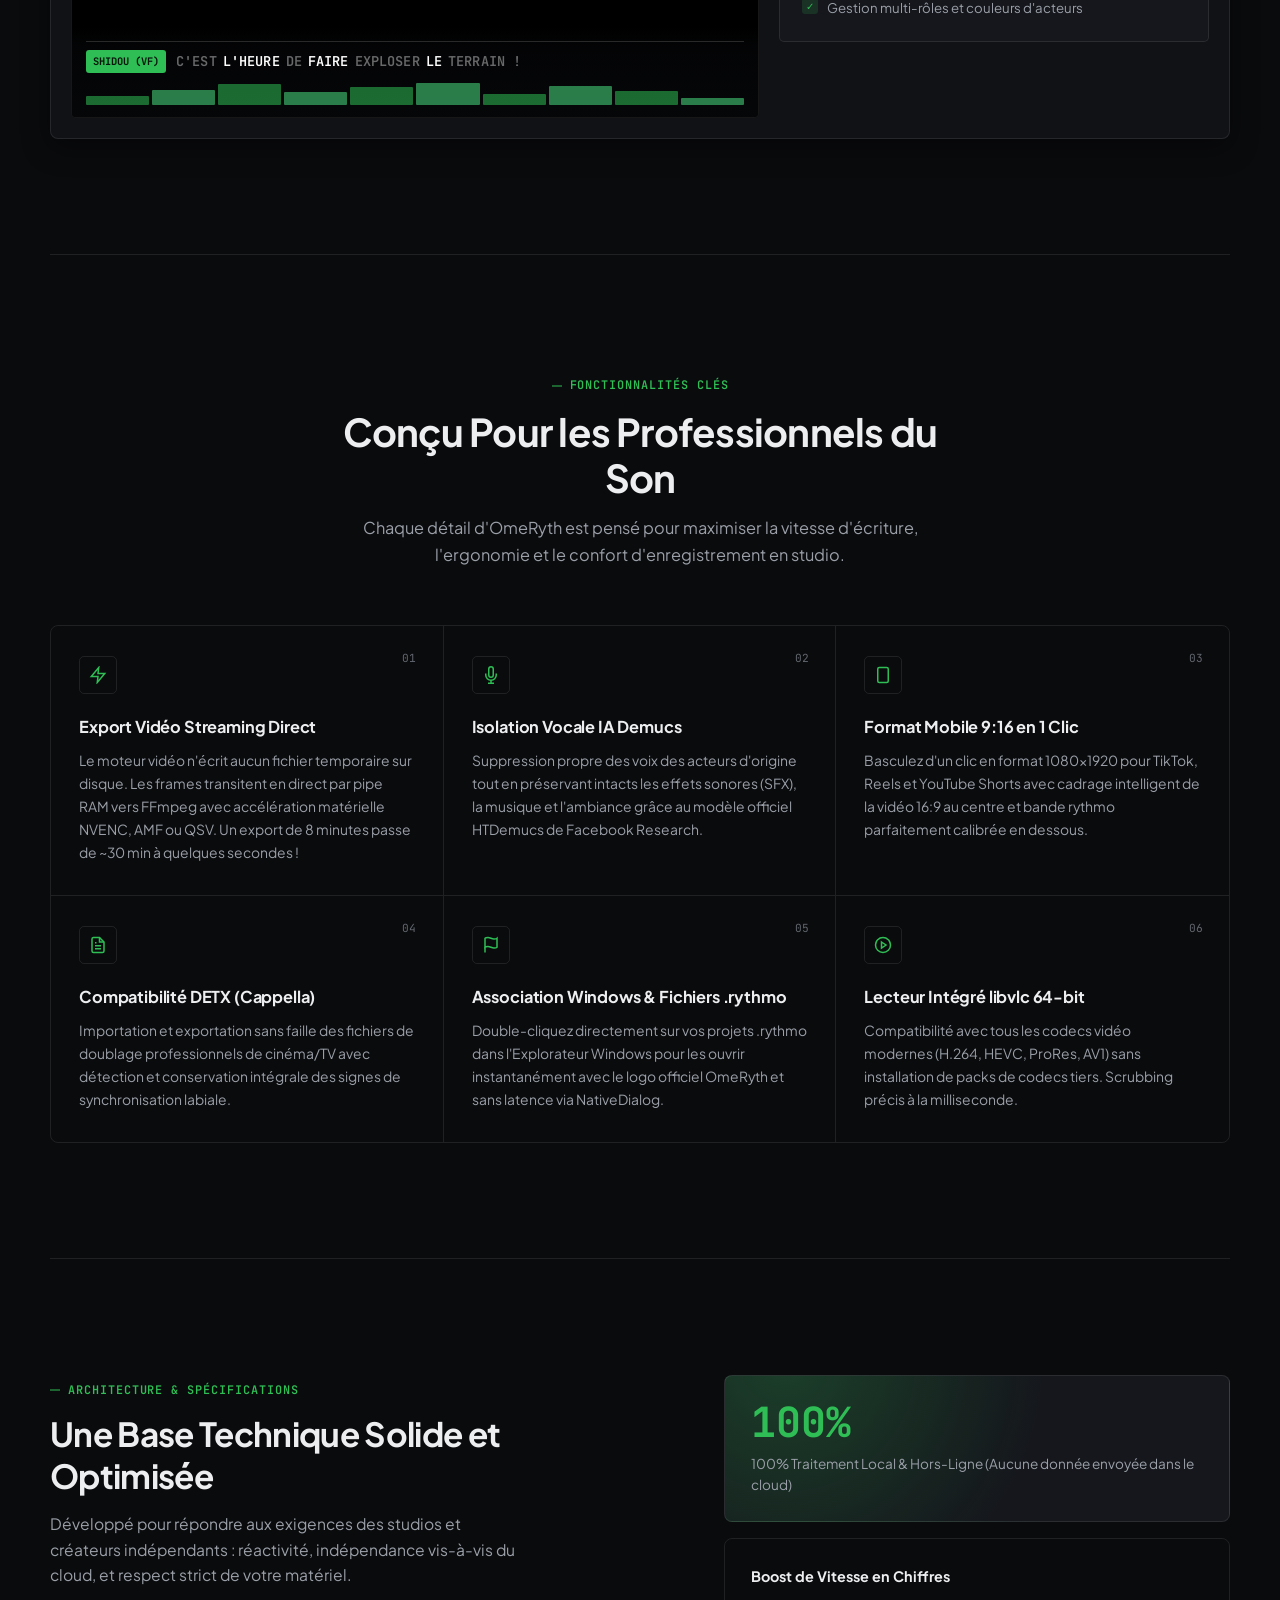
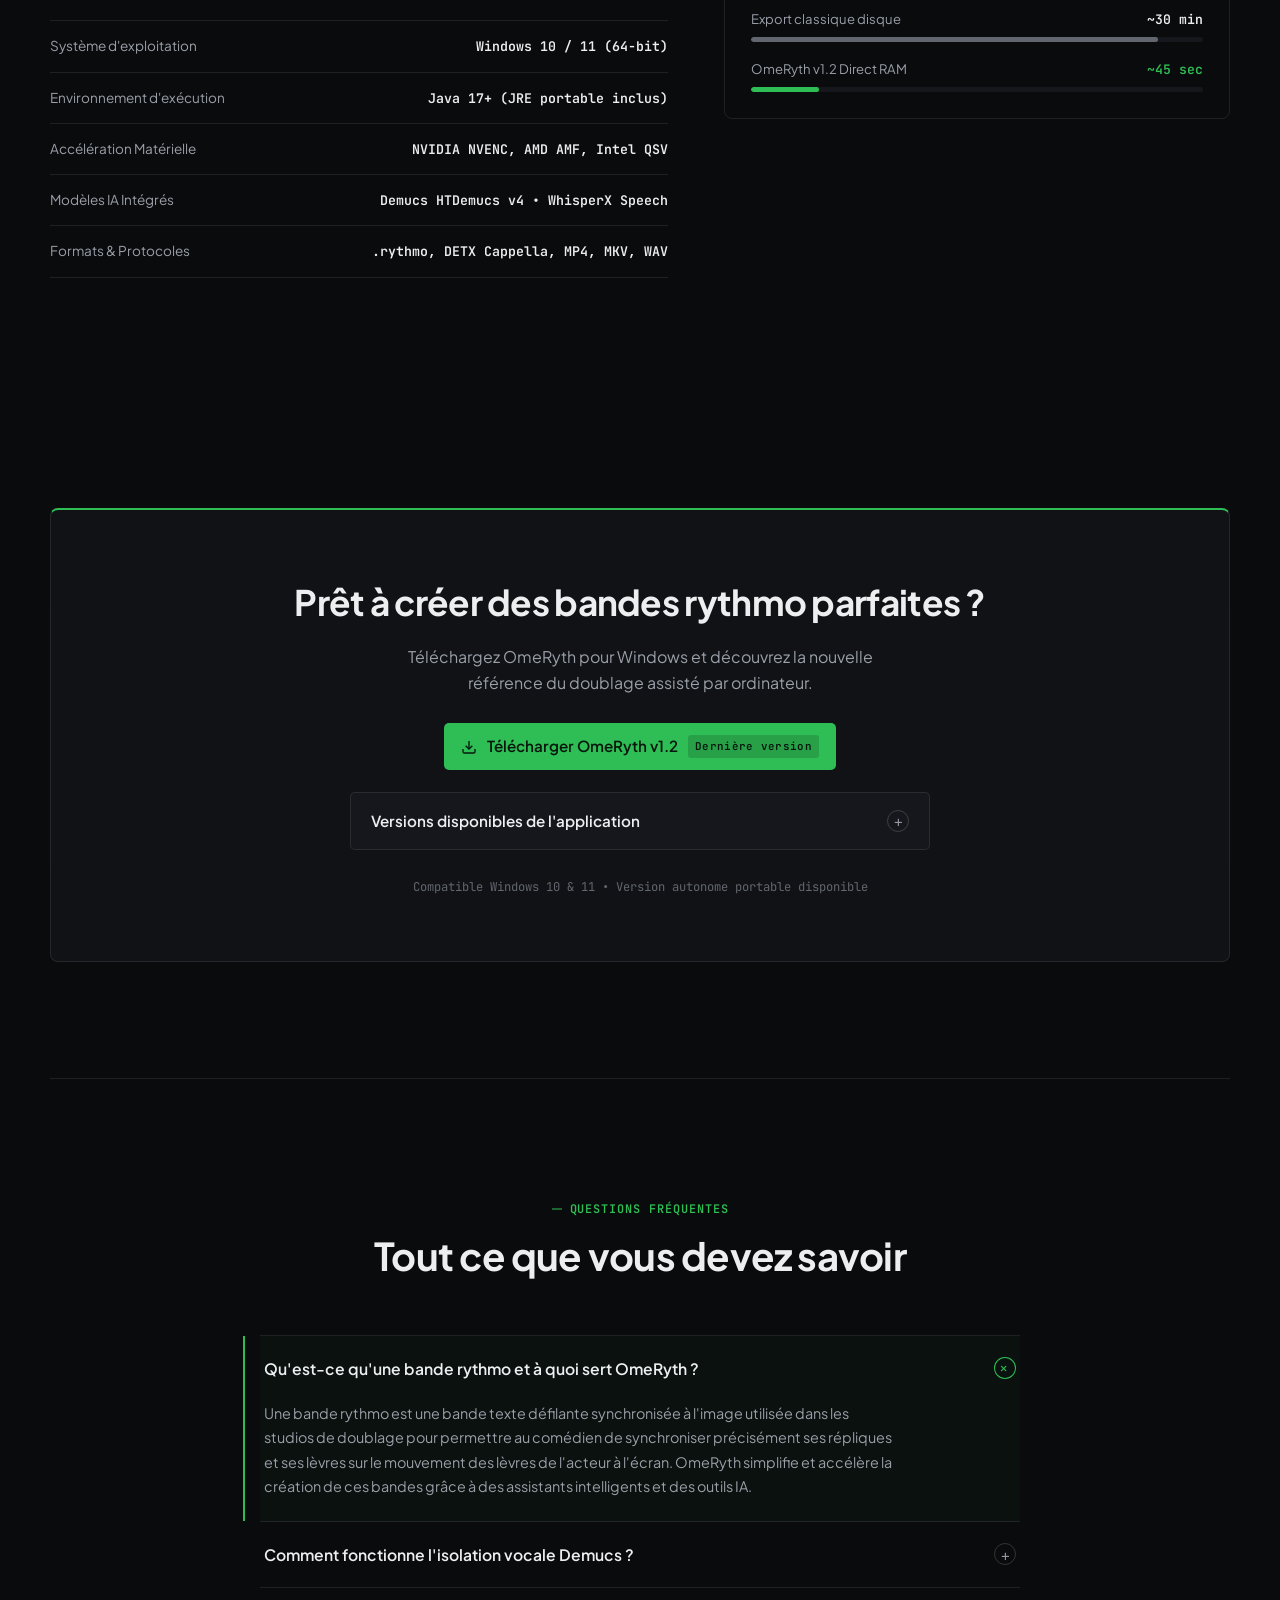
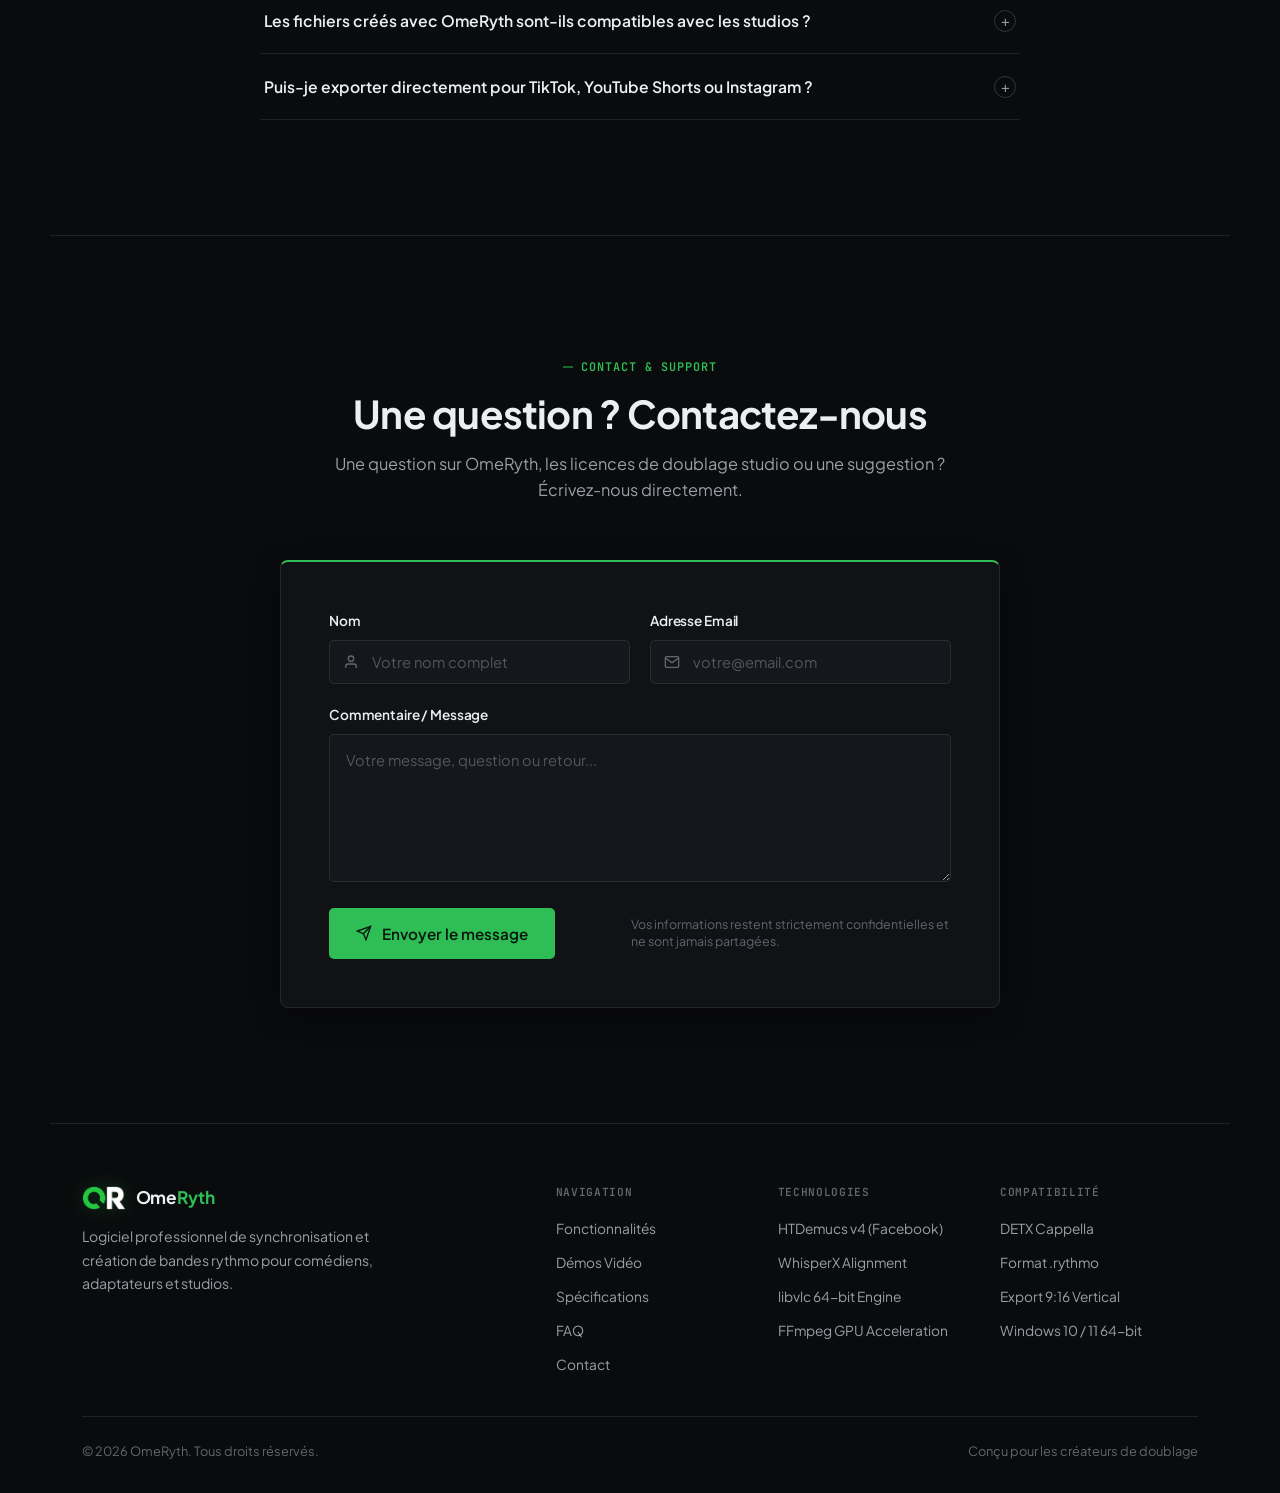
==== commit 5fafa751: "Ajout annexe" ====
--- a/web/index.html
+++ b/web/index.html
@@ -1,372 +1,899 @@
 <!DOCTYPE html>
-<html lang="fr">
+<html lang="fr" data-theme="dark">
 <head>
   <meta charset="UTF-8">
   <meta name="viewport" content="width=device-width, initial-scale=1.0">
-  <title>OmeRyth — Studio Professionnel de Bande Rythmo & Doublage</title>
-  <meta name="description" content="OmeRyth est un logiciel open-source de création de bandes rythmo pour le doublage et la post-synchronisation. Export vidéo ultra-rapide, format mobile et séparation vocale IA.">
-  <link rel="icon" type="image/x-icon" href="images/logo.ico">
-  <link rel="stylesheet" href="style.css">
+  <title>OmeRyth — Logiciel Professionnel de Bande Rythmo & Doublage</title>
+  <meta name="description" content="OmeRyth est un logiciel professionnel de création et synchronisation de bandes rythmo pour le doublage, la post-synchronisation et le karaoké. Boosté par l'IA Demucs et WhisperX.">
+  <link rel="icon" type="image/png" href="assets/images/favicon.png">
   <link rel="preconnect" href="https://fonts.googleapis.com">
   <link rel="preconnect" href="https://fonts.gstatic.com" crossorigin>
-  <link href="https://fonts.googleapis.com/css2?family=Plus+Jakarta+Sans:wght@400;500;600;700;800&family=JetBrains+Mono:wght@400;500&display=swap" rel="stylesheet">
+  <link href="https://fonts.googleapis.com/css2?family=Plus+Jakarta+Sans:wght@300;400;500;600;700;800&family=JetBrains+Mono:wght@400;500;600&display=swap" rel="stylesheet">
+  <link rel="stylesheet" href="style.css">
 </head>
 <body>
-
-  <!-- Background Ambient Glows -->
-  <div class="glow-bg glow-1"></div>
-  <div class="glow-bg glow-2"></div>
-  <div class="glow-bg glow-3"></div>
-
-  <!-- Navigation Bar -->
-  <header class="navbar">
-    <div class="nav-container">
-      <a href="#" class="brand">
-        <img src="images/logo.png" alt="OmeRyth Logo" class="brand-logo">
-        <span class="brand-name">OmeRyth</span>
-        <span class="brand-badge">v1.2</span>
+  <!-- Ambient background lighting effects -->
+  <div class="ambient-glow glow-1"></div>
+  <div class="ambient-glow glow-2"></div>
+
+  <!-- Header / Navbar -->
+  <header class="navbar-wrapper">
+    <nav class="navbar container">
+      <a href="#" class="brand-link" aria-label="OmeRyth Home">
+        <img id="nav-logo" class="brand-logo" src="assets/images/logo-dark.png" alt="OmeRyth Logo">
+        <span class="brand-text">Ome<span class="text-accent">Ryth</span></span>
       </a>
 
-      <nav class="nav-links">
-        <a href="#features">Fonctionnalités</a>
-        <a href="#interactive-demo">Démo Rythmo</a>
-        <a href="#ai-engine">IA & Performance</a>
-        <a href="#specs">Spécifications</a>
-      </nav>
+      <div class="nav-links">
+        <a href="#features" class="nav-link" data-i18n="nav_features">Fonctionnalités</a>
+        <a href="#showcase" class="nav-link" data-i18n="nav_showcase">Démos Vidéo</a>
+        <a href="#specs" class="nav-link" data-i18n="nav_specs">Spécifications</a>
+        <a href="#faq" class="nav-link" data-i18n="nav_faq">FAQ</a>
+        <a href="#contact" class="nav-link" data-i18n="nav_contact">Contact</a>
+      </div>
 
       <div class="nav-actions">
-        <button class="btn-download-trigger btn-nav">
-          <svg class="icon-win" viewBox="0 0 24 24" fill="currentColor">
-            <path d="M0 3.449L9.75 2.1v9.451H0m10.949-9.602L24 0v11.4H10.949M0 12.6h9.75v9.451L0 20.699M10.949 12.6H24V24l-12.901-1.8"/>
+        <!-- Language Switcher -->
+        <button id="lang-toggle" class="btn-icon" aria-label="Changer de langue / Switch language" title="FR / EN">
+          <span class="lang-pill" id="lang-display">FR</span>
+        </button>
+        
+        <a href="https://ometitnoobz.github.io/OmeWeb" class="btn-icon" aria-label="Ouvrir OmeWeb" title="OmeWeb">
+          <span class="lang-pill">OmeWeb</span>
+        </a>
+        <!-- Theme Switcher -->
+        <button id="theme-toggle" class="btn-icon" aria-label="Basculer de thème" title="Thème Sombre / Clair">
+          <!-- Moon Icon (Dark Mode active) -->
+          <svg class="theme-icon moon-icon" viewBox="0 0 24 24" fill="none" stroke="currentColor" stroke-width="2" stroke-linecap="round" stroke-linejoin="round">
+            <path d="M21 12.79A9 9 0 1 1 11.21 3 7 7 0 0 0 21 12.79z"></path>
           </svg>
-          <span>Télécharger v1.2</span>
-        </button>
+          <!-- Sun Icon (Light Mode active) -->
+          <svg class="theme-icon sun-icon" viewBox="0 0 24 24" fill="none" stroke="currentColor" stroke-width="2" stroke-linecap="round" stroke-linejoin="round">
+            <circle cx="12" cy="12" r="5"></circle>
+            <line x1="12" y1="1" x2="12" y2="3"></line>
+            <line x1="12" y1="21" x2="12" y2="23"></line>
+            <line x1="4.22" y1="4.22" x2="5.64" y2="5.64"></line>
+            <line x1="18.36" y1="18.36" x2="19.78" y2="19.78"></line>
+            <line x1="1" y1="12" x2="3" y2="12"></line>
+            <line x1="21" y1="12" x2="23" y2="12"></line>
+            <line x1="4.22" y1="19.78" x2="5.64" y2="18.36"></line>
+            <line x1="18.36" y1="5.64" x2="19.78" y2="4.22"></line>
+          </svg>
+        </button>
+
+        <!-- Download Action Button -->
+        <a href="https://github.com/OmetitNoobz/Web/releases/download/v1.2/OmeRyth_Setup_v1.2.exe" download="OmeRyth_Setup_v1.2.exe" class="btn btn-primary download-btn" id="nav-download-btn">
+          <svg class="btn-icon-svg" viewBox="0 0 24 24" fill="none" stroke="currentColor" stroke-width="2">
+            <path d="M21 15v4a2 2 0 0 1-2 2H5a2 2 0 0 1-2-2v-4"></path>
+            <polyline points="7 10 12 15 17 10"></polyline>
+            <line x1="12" y1="15" x2="12" y2="3"></line>
+          </svg>
+          <span data-i18n="nav_download">Télécharger</span>
+          <span class="btn-tag">v1.2</span>
+        </a>
+
+        <!-- Mobile Menu Toggle Button -->
+        <button id="mobile-menu-toggle" class="btn-icon mobile-menu-toggle" aria-label="Menu" aria-expanded="false" aria-controls="mobile-nav-drawer">
+          <svg class="menu-icon-bars" viewBox="0 0 24 24" fill="none" stroke="currentColor" stroke-width="2" stroke-linecap="round">
+            <line x1="3" y1="6" x2="21" y2="6"></line>
+            <line x1="3" y1="12" x2="21" y2="12"></line>
+            <line x1="3" y1="18" x2="21" y2="18"></line>
+          </svg>
+          <svg class="menu-icon-close" viewBox="0 0 24 24" fill="none" stroke="currentColor" stroke-width="2" stroke-linecap="round">
+            <line x1="18" y1="6" x2="6" y2="18"></line>
+            <line x1="6" y1="6" x2="18" y2="18"></line>
+          </svg>
+        </button>
+      </div>
+    </nav>
+  </header>
+
+  <!-- Mobile Navigation Drawer -->
+  <div id="mobile-nav-drawer" class="mobile-nav-drawer" aria-hidden="true">
+    <div class="mobile-nav-backdrop" id="mobile-nav-backdrop"></div>
+    <div class="mobile-nav-panel">
+      <div class="mobile-nav-header">
+        <a href="#" class="brand-link" aria-label="OmeRyth Home">
+          <img class="brand-logo mobile-logo" src="assets/images/logo-dark.png" alt="OmeRyth Logo">
+          <span class="brand-text">Ome<span class="text-accent">Ryth</span></span>
+        </a>
+        <button id="mobile-nav-close-btn" class="btn-icon mobile-close-btn" aria-label="Fermer le menu">
+          <svg viewBox="0 0 24 24" fill="none" stroke="currentColor" stroke-width="2" stroke-linecap="round">
+            <line x1="18" y1="6" x2="6" y2="18"></line>
+            <line x1="6" y1="6" x2="18" y2="18"></line>
+          </svg>
+        </button>
+      </div>
+
+      <div class="mobile-nav-links">
+        <a href="#features" class="mobile-nav-link" data-i18n="nav_features">Fonctionnalités</a>
+        <a href="#showcase" class="mobile-nav-link" data-i18n="nav_showcase">Démos Vidéo</a>
+        <a href="#specs" class="mobile-nav-link" data-i18n="nav_specs">Spécifications</a>
+        <a href="#faq" class="mobile-nav-link" data-i18n="nav_faq">FAQ</a>
+        <a href="#contact" class="mobile-nav-link" data-i18n="nav_contact">Contact</a>
+      </div>
+
+      <div class="mobile-nav-actions">
+        <a href="https://github.com/OmetitNoobz/Web/releases/download/v1.2/OmeRyth_Setup_v1.2.exe" download="OmeRyth_Setup_v1.2.exe" class="btn btn-primary btn-large download-btn mobile-drawer-download" id="mobile-drawer-download-btn">
+          <svg class="btn-icon-svg" viewBox="0 0 24 24" fill="none" stroke="currentColor" stroke-width="2">
+            <path d="M21 15v4a2 2 0 0 1-2 2H5a2 2 0 0 1-2-2v-4"></path>
+            <polyline points="7 10 12 15 17 10"></polyline>
+            <line x1="12" y1="15" x2="12" y2="3"></line>
+          </svg>
+          <span data-i18n="nav_download">Télécharger</span>
+          <span class="btn-tag">v1.2</span>
+        </a>
       </div>
     </div>
-  </header>
-
-  <!-- Hero Section -->
+  </div>
+
   <main>
-    <section class="hero-section">
-      <div class="hero-container">
-        <div class="hero-tag">
-          <span class="pulse-dot"></span>
-          <span>Version 1.2 disponible pour Windows</span>
-        </div>
-
-        <h1 class="hero-title">
-          Le studio de bande rythmo <br>
-          <span class="text-gradient">conçu pour le doublage moderne.</span>
-        </h1>
-
-        <p class="hero-description">
-          OmeRyth réinvente la création et la synchronisation de bandes rythmo. Export vidéo ultra-rapide sans latence disque, isolation vocale IA par Demucs, format mobile 9:16 pour les réseaux et compatibilité cinéma Cappella DETX.
+    <!-- Hero Section -->
+    <section class="hero-section container">
+      <div class="hero-badge">
+        <span class="badge-dot"></span>
+        <span data-i18n="hero_badge">Version 1.2 — Export Vidéo Ultra-Rapide & Format 9:16</span>
+      </div>
+
+      <h1 class="hero-title">
+        <span data-i18n="hero_title_p1">La Bande Rythmo</span>
+        <span class="gradient-text" data-i18n="hero_title_accent">Nouvelle Génération</span>
+        <span data-i18n="hero_title_p2">pour Doublage & Post-Synchro</span>
+      </h1>
+
+      <p class="hero-subtitle" data-i18n="hero_subtitle">
+        Concevez, synchronisez et exportez vos bandes rythmo avec une fluidité absolue. Intègre l'isolation vocale par IA Demucs, l'alignement automatique WhisperX et le rendu streaming direct GPU.
+      </p>
+
+      <div class="hero-cta-group">
+        <a href="https://github.com/OmetitNoobz/Web/releases/download/v1.2/OmeRyth_Setup_v1.2.exe" download="OmeRyth_Setup_v1.2.exe" class="btn btn-primary btn-large download-btn" id="hero-download-btn">
+          <svg class="btn-icon-svg" viewBox="0 0 24 24" fill="none" stroke="currentColor" stroke-width="2">
+            <path d="M21 15v4a2 2 0 0 1-2 2H5a2 2 0 0 1-2-2v-4"></path>
+            <polyline points="7 10 12 15 17 10"></polyline>
+            <line x1="12" y1="15" x2="12" y2="3"></line>
+          </svg>
+          <span data-i18n="hero_cta_download">Télécharger pour Windows</span>
+          <span class="cta-badge">64-bit • v1.2</span>
+        </a>
+
+        <a href="#showcase" class="btn btn-secondary btn-large">
+          <svg class="btn-icon-svg" viewBox="0 0 24 24" fill="none" stroke="currentColor" stroke-width="2">
+            <polygon points="5 3 19 12 5 21 5 3"></polygon>
+          </svg>
+          <span data-i18n="hero_cta_demo">Voir les démos en action</span>
+        </a>
+      </div>
+
+      <div class="hero-trust-bar">
+        <button class="trust-item trust-btn" data-switch-tab="rythmo" title="Voir la démo Bande Rythmo">
+          <span class="trust-icon">SYN</span>
+          <span data-i18n="trust_speed">Rendu RAM Direct (NVENC/AMF/QSV)</span>
+        </button>
+        <button class="trust-item trust-btn" data-switch-tab="demucs" title="Voir la démo IA Demucs">
+          <span class="trust-icon">VOX</span>
+          <span data-i18n="trust_demucs">Séparation Vocale HTDemucs</span>
+        </button>
+        <button class="trust-item trust-btn" data-switch-tab="mobile" title="Voir la démo Format 9:16">
+          <span class="trust-icon">9:16</span>
+          <span data-i18n="trust_mobile">Format Vertical 9:16 Mobile</span>
+        </button>
+        <button class="trust-item trust-btn" data-switch-tab="waveform" title="Voir la démo Waveform & WhisperX">
+          <span class="trust-icon">WAV</span>
+          <span data-i18n="trust_waveform_btn">Waveform & WhisperX IA</span>
+        </button>
+      </div>
+    </section>
+
+    <!-- Showcase Windows Section -->
+    <section id="showcase" class="showcase-section container">
+      <div class="section-header text-center">
+        <span class="section-tag" data-i18n="showcase_tag">Démonstrations En Direct</span>
+        <h2 class="section-title" data-i18n="showcase_title">Voyez OmeRyth en Pleine Action</h2>
+        <p class="section-subtitle" data-i18n="showcase_subtitle">
+          Découvrez la puissance et la réactivité d'OmeRyth à travers ces aperçus interactifs en boucle.
         </p>
-
-        <div class="hero-cta-group">
-          <button class="btn-download-trigger btn-primary-hero">
-            <svg class="icon-win" viewBox="0 0 24 24" fill="currentColor">
-              <path d="M0 3.449L9.75 2.1v9.451H0m10.949-9.602L24 0v11.4H10.949M0 12.6h9.75v9.451L0 20.699M10.949 12.6H24V24l-12.901-1.8"/>
+      </div>
+
+      <!-- Feature Tabs Selector -->
+      <div class="showcase-tabs" role="tablist">
+        <button class="showcase-tab active" data-tab="rythmo" role="tab" aria-selected="true">
+          <span class="tab-icon">SYN</span>
+          <span class="tab-label" data-i18n="tab_rythmo">Bande Rythmo & Sync</span>
+        </button>
+        <button class="showcase-tab" data-tab="demucs" role="tab" aria-selected="false">
+          <span class="tab-icon">VOX</span>
+          <span class="tab-label" data-i18n="tab_demucs">Séparation IA Demucs</span>
+        </button>
+        <button class="showcase-tab" data-tab="mobile" role="tab" aria-selected="false">
+          <span class="tab-icon">9:16</span>
+          <span class="tab-label" data-i18n="tab_mobile">Format Mobile 9:16</span>
+        </button>
+        <button class="showcase-tab" data-tab="waveform" role="tab" aria-selected="false">
+          <span class="tab-icon">WAV</span>
+          <span class="tab-label" data-i18n="tab_waveform">Waveform & WhisperX</span>
+        </button>
+      </div>
+
+      <!-- Application Window Frame Container -->
+      <div class="app-window-frame">
+        <!-- Window Titlebar -->
+        <div class="window-titlebar">
+          <div class="window-controls">
+            <span class="control-dot dot-close"></span>
+            <span class="control-dot dot-minimize"></span>
+            <span class="control-dot dot-expand"></span>
+          </div>
+          <div class="window-title">
+            <span class="window-icon-indicator"></span>
+            <span id="active-window-title">OmeRyth v1.2 — Projet : Ryusei_Shidou_Dub.rythmo</span>
+          </div>
+          <div class="window-status-badge">
+            <span class="status-live-dot"></span>
+            <span data-i18n="window_status_loop">EN BOUCLE</span>
+          </div>
+        </div>
+
+        <!-- Window Viewport Content -->
+        <div class="window-viewport">
+
+          <!-- 1. RYTHMO TAB VIEW -->
+          <div class="showcase-view active" id="view-rythmo">
+            <div class="view-layout">
+              <div class="video-container">
+                <video class="showcase-video" autoplay loop muted playsinline preload="auto">
+                  <source src="assets/videos/demo-rythmo.mp4" type="video/mp4">
+                  Votre navigateur ne supporte pas la balise vidéo.
+                </video>
+                
+                <!-- Simulated Overlaid Rythmo Band HUD -->
+                <div class="rythmo-band-hud">
+                  <div class="sync-line"></div>
+                  <div class="rythmo-track">
+                    <div class="rythmo-character-badge">SHIDOU (VF)</div>
+                    <div class="rythmo-text-stream">
+                      <span class="syllable">C'EST</span>
+                      <span class="syllable highlight">L'HEURE</span>
+                      <span class="syllable">DE</span>
+                      <span class="syllable highlight">FAIRE</span>
+                      <span class="syllable">EXPLOSER</span>
+                      <span class="syllable highlight">LE</span>
+                      <span class="syllable">TERRAIN !</span>
+                    </div>
+                  </div>
+                  <div class="waveform-mini-display">
+                    <div class="wave-bar" style="height: 40%"></div>
+                    <div class="wave-bar" style="height: 70%"></div>
+                    <div class="wave-bar" style="height: 95%"></div>
+                    <div class="wave-bar" style="height: 60%"></div>
+                    <div class="wave-bar" style="height: 80%"></div>
+                    <div class="wave-bar" style="height: 100%"></div>
+                    <div class="wave-bar" style="height: 50%"></div>
+                    <div class="wave-bar" style="height: 85%"></div>
+                    <div class="wave-bar" style="height: 65%"></div>
+                    <div class="wave-bar" style="height: 30%"></div>
+                  </div>
+                </div>
+
+                <div class="video-badges-overlay">
+                  <span class="badge-pill">30 FPS • 1080p</span>
+                  <span class="badge-pill accent">Lipsync FVR/MPB</span>
+                </div>
+              </div>
+
+              <!-- Sidebar Info Card -->
+              <div class="showcase-info-panel">
+                <h3 class="panel-title" data-i18n="rythmo_title">Synchronisation Image & Bande Rythmo</h3>
+                <p class="panel-desc" data-i18n="rythmo_desc">
+                  Défilement régulier et ultra-fluide synchronisé avec le moteur libvlc 64-bit. Les syllabes et signes labiaux (FVR, MPB, voyelles ouvertes) sont calibrés à la milliseconde près pour le confort optimal du comédien au micro.
+                </p>
+                <div class="panel-features">
+                  <div class="panel-feature-item">
+                    <span class="check-icon">✓</span>
+                    <span data-i18n="rythmo_feat_1">Scrubbing audio fluide sans saccade</span>
+                  </div>
+                  <div class="panel-feature-item">
+                    <span class="check-icon">✓</span>
+                    <span data-i18n="rythmo_feat_2">Affichage direct des signes de lipsync</span>
+                  </div>
+                  <div class="panel-feature-item">
+                    <span class="check-icon">✓</span>
+                    <span data-i18n="rythmo_feat_3">Gestion multi-rôles et couleurs d'acteurs</span>
+                  </div>
+                </div>
+              </div>
+            </div>
+          </div>
+
+          <!-- 2. DEMUCS TAB VIEW -->
+          <div class="showcase-view" id="view-demucs">
+            <div class="view-layout">
+              <div class="video-container">
+                <video class="showcase-video" loop muted playsinline preload="metadata">
+                  <source src="assets/videos/demo-demucs.mp4" type="video/mp4">
+                  Votre navigateur ne supporte pas la balise vidéo.
+                </video>
+
+                <!-- Interactive Stem Isolation Visualizer HUD -->
+                <div class="stem-isolation-hud">
+                  <div class="stem-status-badge">
+                    <span class="stem-dot"></span>
+                    <span data-i18n="stem_active_label">IA HTDemucs : Dialogue Original Atténué (-∞ dB)</span>
+                  </div>
+                  <div class="stem-sliders">
+                    <div class="stem-row active">
+                      <span class="stem-name" data-i18n="stem_bg">Musique & Bruitages (Bande M&E)</span>
+                      <div class="stem-meter"><div class="stem-meter-fill fill-green" style="width: 88%"></div></div>
+                      <span class="stem-db">0 dB</span>
+                    </div>
+                    <div class="stem-row muted">
+                      <span class="stem-name" data-i18n="stem_vox">Voix Originale (Dialogue Supprimé)</span>
+                      <div class="stem-meter"><div class="stem-meter-fill fill-muted" style="width: 5%"></div></div>
+                      <span class="stem-db" data-i18n="stem_muted_txt">MUET</span>
+                    </div>
+                  </div>
+                </div>
+
+                <div class="video-badges-overlay">
+                  <span class="badge-pill accent">HTDemucs v4</span>
+                  <span class="badge-pill">PyTorch CUDA</span>
+                </div>
+              </div>
+
+              <!-- Sidebar Info Card -->
+              <div class="showcase-info-panel">
+                <h3 class="panel-title" data-i18n="demucs_title">Suppression Vocale Chirurgicale IA</h3>
+                <p class="panel-desc" data-i18n="demucs_desc">
+                  Isoler la bande sonore pour enregistrer un doublage n'a jamais été aussi simple. Le modèle HTDemucs extrait automatiquement les voix étrangères tout en préservant intacts l'ambiance sonore, les bruitages et la bande originale.
+                </p>
+                <div class="panel-features">
+                  <div class="panel-feature-item">
+                    <span class="check-icon">✓</span>
+                    <span data-i18n="demucs_feat_1">Zéro artefact sur les basses et percussions</span>
+                  </div>
+                  <div class="panel-feature-item">
+                    <span class="check-icon">✓</span>
+                    <span data-i18n="demucs_feat_2">Génération instantanée de bande témoin M&E</span>
+                  </div>
+                  <div class="panel-feature-item">
+                    <span class="check-icon">✓</span>
+                    <span data-i18n="demucs_feat_3">Gestionnaire autonome de modèles IA</span>
+                  </div>
+                </div>
+              </div>
+            </div>
+          </div>
+
+          <!-- 3. MOBILE 9:16 TAB VIEW -->
+          <div class="showcase-view" id="view-mobile">
+            <div class="view-layout mobile-layout">
+              <div class="mobile-device-mockup">
+                <div class="mobile-speaker"></div>
+                <div class="mobile-screen">
+                  <video class="showcase-video vertical-video" loop muted playsinline preload="metadata">
+                    <source src="assets/videos/demo-mobile.mp4" type="video/mp4">
+                    Votre navigateur ne supporte pas la balise vidéo.
+                  </video>
+                  <div class="mobile-overlay-hud">
+                    <div class="mobile-tag">OmeRyth 9:16 Direct</div>
+                    <div class="mobile-dub-preview">
+                      <span class="mobile-role">SHIDOU :</span> "C'EST MON MOMENT !"
+                    </div>
+                  </div>
+                </div>
+              </div>
+
+              <!-- Sidebar Info Card -->
+              <div class="showcase-info-panel">
+                <h3 class="panel-title" data-i18n="mobile_title">Format Vertical 9:16 pour Réseaux Sociaux</h3>
+                <p class="panel-desc" data-i18n="mobile_desc">
+                  Partagez vos doublages et extraits directement sur **TikTok, Instagram Reels et YouTube Shorts**. Un clic suffit pour formater la vidéo en 1080×1920 avec la bande rythmo judicieusement placée sous la scène.
+                </p>
+                <div class="panel-features">
+                  <div class="panel-feature-item">
+                    <span class="check-icon">✓</span>
+                    <span data-i18n="mobile_feat_1">Rendu optimisé 1080×1920 en direct</span>
+                  </div>
+                  <div class="panel-feature-item">
+                    <span class="check-icon">✓</span>
+                    <span data-i18n="mobile_feat_2">Cadrage intelligent 16:9 centré avec sous-titrage</span>
+                  </div>
+                  <div class="panel-feature-item">
+                    <span class="check-icon">✓</span>
+                    <span data-i18n="mobile_feat_3">Export GPU ultra-rapide en quelques secondes</span>
+                  </div>
+                </div>
+              </div>
+            </div>
+          </div>
+
+          <!-- 4. WAVEFORM & WHISPERX TAB VIEW -->
+          <div class="showcase-view" id="view-waveform">
+            <div class="view-layout">
+              <div class="video-container">
+                <video class="showcase-video" loop muted playsinline preload="metadata">
+                  <source src="assets/videos/demo-waveform.mp4" type="video/mp4">
+                  Votre navigateur ne supporte pas la balise vidéo.
+                </video>
+
+                <!-- Live Audio Waveform & Speech Alignment HUD -->
+                <div class="waveform-hud">
+                  <div class="waveform-canvas-wrap">
+                    <div class="waveform-canvas-bars">
+                      <span style="height: 35%"></span><span style="height: 60%"></span>
+                      <span style="height: 90%"></span><span style="height: 75%"></span>
+                      <span style="height: 40%"></span><span style="height: 85%"></span>
+                      <span style="height: 100%"></span><span style="height: 70%"></span>
+                      <span style="height: 50%"></span><span style="height: 95%"></span>
+                      <span style="height: 60%"></span><span style="height: 40%"></span>
+                      <span style="height: 80%"></span><span style="height: 90%"></span>
+                      <span style="height: 65%"></span><span style="height: 30%"></span>
+                    </div>
+                  </div>
+                  <div class="waveform-labels">
+                    <span class="label-key"><kbd>Ctrl</kbd> + <kbd>W</kbd> Onde Vocale Interactive</span>
+                    <span class="label-tech">Alignement WhisperX Syllabique</span>
+                  </div>
+                </div>
+
+                <div class="video-badges-overlay">
+                  <span class="badge-pill">WhisperX Audio-to-Text</span>
+                  <span class="badge-pill accent">Précision Milliseconde</span>
+                </div>
+              </div>
+
+              <!-- Sidebar Info Card -->
+              <div class="showcase-info-panel">
+                <h3 class="panel-title" data-i18n="waveform_title">Transcription WhisperX & Visualisation d'Onde</h3>
+                <p class="panel-desc" data-i18n="waveform_desc">
+                  Accélérez la détection des répliques. La transcription automatique par IA positionne le texte directement sous les pics vocaux visualisés en temps réel via la forme d'onde audio haute résolution.
+                </p>
+                <div class="panel-features">
+                  <div class="panel-feature-item">
+                    <span class="check-icon">✓</span>
+                    <span data-i18n="waveform_feat_1">Affichage instantané de la waveform (`Ctrl+W`)</span>
+                  </div>
+                  <div class="panel-feature-item">
+                    <span class="check-icon">✓</span>
+                    <span data-i18n="waveform_feat_2">Alignement automatique phonème par phonème</span>
+                  </div>
+                  <div class="panel-feature-item">
+                    <span class="check-icon">✓</span>
+                    <span data-i18n="waveform_feat_3">Compatible projets bilingues français & anglais</span>
+                  </div>
+                </div>
+              </div>
+            </div>
+          </div>
+
+        </div>
+      </div>
+    </section>
+
+    <!-- Core Features Grid -->
+    <section id="features" class="features-section container">
+      <div class="section-header text-center">
+        <span class="section-tag" data-i18n="feat_tag">Fonctionnalités Clés</span>
+        <h2 class="section-title" data-i18n="feat_title">Conçu Pour les Professionnels du Son</h2>
+        <p class="section-subtitle" data-i18n="feat_subtitle">
+          Chaque détail d'OmeRyth est pensé pour maximiser la vitesse d'écriture, l'ergonomie et le confort d'enregistrement en studio.
+        </p>
+      </div>
+
+      <div class="features-grid">
+        <!-- Feature 1 -->
+        <div class="feature-card">
+          <div class="feature-icon-wrapper">
+            <svg viewBox="0 0 24 24" fill="none" stroke="currentColor" stroke-width="2">
+              <polygon points="13 2 3 14 12 14 11 22 21 10 12 10 13 2"></polygon>
             </svg>
-            <div class="btn-text-block">
-              <span class="btn-title">Télécharger pour Windows</span>
-              <span class="btn-subtitle">Gratuit & Open Source • 64-bit (Portable ou Exe)</span>
-            </div>
-          </button>
-
-          <a href="#interactive-demo" class="btn-secondary-hero">
-            <svg viewBox="0 0 24 24" fill="none" stroke="currentColor" stroke-width="2" class="icon-play">
-              <polygon points="5 3 19 12 5 21 5 3"></polygon>
+          </div>
+          <h3 class="feature-card-title" data-i18n="f1_title">Export Vidéo Streaming Direct</h3>
+          <p class="feature-card-desc" data-i18n="f1_desc">
+            Le moteur vidéo n'écrit aucun fichier temporaire sur disque. Les frames transitent en direct par pipe RAM vers FFmpeg avec accélération matérielle NVENC, AMF ou QSV. Un export de 8 minutes passe de ~30 min à quelques secondes !
+          </p>
+        </div>
+
+        <!-- Feature 2 -->
+        <div class="feature-card">
+          <div class="feature-icon-wrapper">
+            <svg viewBox="0 0 24 24" fill="none" stroke="currentColor" stroke-width="2">
+              <path d="M12 1a3 3 0 0 0-3 3v8a3 3 0 0 0 6 0V4a3 3 0 0 0-3-3z"></path>
+              <path d="M19 10v2a7 7 0 0 1-14 0v-2"></path>
+              <line x1="12" y1="19" x2="12" y2="23"></line>
+              <line x1="8" y1="23" x2="16" y2="23"></line>
             </svg>
-            <span>Tester la bande interactive</span>
-          </a>
-        </div>
-
-        <div class="hero-meta">
-          <span>✓ Windows 10 & 11 (64-bit)</span>
-          <span>•</span>
-          <span>✓ Accélération GPU NVIDIA / AMD / Intel</span>
-          <span>•</span>
-          <span>✓ Sans installation obligatoire</span>
-        </div>
-      </div>
-
-      <!-- Interactive Band Preview -->
-      <section id="interactive-demo" class="demo-section">
-        <div class="demo-card">
-          <div class="demo-header">
-            <div class="demo-header-left">
-              <span class="window-dot red"></span>
-              <span class="window-dot yellow"></span>
-              <span class="window-dot green"></span>
-              <span class="demo-filename">projet_demo_synchro.rythmo</span>
-            </div>
-            <div class="demo-header-right">
-              <span class="timecode-display" id="timecodeDisplay">00:01:24.400</span>
-              <div class="demo-controls">
-                <button id="btnPlayPause" class="btn-demo-ctrl" title="Lecture / Pause (Espace)">
-                  <span id="playIcon">▶</span>
-                </button>
-                <button id="btnReset" class="btn-demo-ctrl" title="Retour au début (R)">⏮</button>
-              </div>
-            </div>
-          </div>
-
-          <!-- The Canvas / Visualizer -->
-          <div class="rythmo-viewport" id="rythmoViewport">
-            <!-- Vertical Red Line (Playhead / Barre rouge) -->
-            <div class="red-line"></div>
-            
-            <!-- Scrolling Band Content -->
-            <div class="rythmo-track" id="rythmoTrack">
-              <!-- Text phrases & markers placed dynamically -->
-              <div class="phrase phrase-narrateur" style="left: 200px;">
-                <span class="role-tag" style="background:#2aa198;">Narrateur</span>
-                <span class="phrase-text">Bienvenue dans l'univers d'OmeRyth.</span>
-              </div>
-
-              <div class="phrase phrase-alex" style="left: 720px;">
-                <span class="role-tag" style="background:#e11d48;">Alex</span>
-                <span class="phrase-text">La synchronisation labiale est enfin fluide et naturelle !</span>
-              </div>
-
-              <div class="phrase phrase-sophie" style="left: 1420px;">
-                <span class="role-tag" style="background:#3b82f6;">Sophie</span>
-                <span class="phrase-text">Et l'export vidéo mobile se fait en quelques secondes.</span>
-              </div>
-            </div>
-
-            <!-- Waveform preview underneath -->
-            <div class="waveform-container">
-              <div class="waveform-wave" id="waveformWave"></div>
-            </div>
-          </div>
-
-          <div class="demo-footer">
-            <div class="demo-tip">
-              💡 <em>Astuce :</em> Dans OmeRyth, appuyez sur <kbd>Espace</kbd> pour lancer la lecture, <kbd>←</kbd> <kbd>→</kbd> pour naviguer et <kbd>Ctrl+W</kbd> pour afficher l'onde audio.
-            </div>
-            <div class="demo-status">
-              <span class="status-indicator"></span> Moteur audio & lipsync 60 FPS
-            </div>
-          </div>
-        </div>
-      </section>
+          </div>
+          <h3 class="feature-card-title" data-i18n="f2_title">Isolation Vocale IA Demucs</h3>
+          <p class="feature-card-desc" data-i18n="f2_desc">
+            Suppression propre des voix des acteurs d'origine tout en préservant intacts les effets sonores (SFX), la musique et l'ambiance grâce au modèle officiel HTDemucs de Facebook Research.
+          </p>
+        </div>
+
+        <!-- Feature 3 -->
+        <div class="feature-card">
+          <div class="feature-icon-wrapper">
+            <svg viewBox="0 0 24 24" fill="none" stroke="currentColor" stroke-width="2">
+              <rect x="5" y="2" width="14" height="20" rx="2" ry="2"></rect>
+              <line x1="12" y1="18" x2="12.01" y2="18"></line>
+            </svg>
+          </div>
+          <h3 class="feature-card-title" data-i18n="f3_title">Format Mobile 9:16 en 1 Clic</h3>
+          <p class="feature-card-desc" data-i18n="f3_desc">
+            Basculez d'un clic en format 1080×1920 pour TikTok, Reels et YouTube Shorts avec cadrage intelligent de la vidéo 16:9 au centre et bande rythmo parfaitement calibrée en dessous.
+          </p>
+        </div>
+
+        <!-- Feature 4 -->
+        <div class="feature-card">
+          <div class="feature-icon-wrapper">
+            <svg viewBox="0 0 24 24" fill="none" stroke="currentColor" stroke-width="2">
+              <path d="M14 2H6a2 2 0 0 0-2 2v16a2 2 0 0 0 2 2h12a2 2 0 0 0 2-2V8z"></path>
+              <polyline points="14 2 14 8 20 8"></polyline>
+              <line x1="16" y1="13" x2="8" y2="13"></line>
+              <line x1="16" y1="17" x2="8" y2="17"></line>
+              <polyline points="10 9 9 9 8 9"></polyline>
+            </svg>
+          </div>
+          <h3 class="feature-card-title" data-i18n="f4_title">Compatibilité DETX (Cappella)</h3>
+          <p class="feature-card-desc" data-i18n="f4_desc">
+            Importation et exportation sans faille des fichiers de doublage professionnels de cinéma/TV avec détection et conservation intégrale des signes de synchronisation labiale.
+          </p>
+        </div>
+
+        <!-- Feature 5 -->
+        <div class="feature-card">
+          <div class="feature-icon-wrapper">
+            <svg viewBox="0 0 24 24" fill="none" stroke="currentColor" stroke-width="2">
+              <path d="M4 15s1-1 4-1 5 2 8 2 4-1 4-1V3s-1 1-4 1-5-2-8-2-4 1-4 1z"></path>
+              <line x1="4" y1="22" x2="4" y2="15"></line>
+            </svg>
+          </div>
+          <h3 class="feature-card-title" data-i18n="f5_title">Association Windows & Fichiers .rythmo</h3>
+          <p class="feature-card-desc" data-i18n="f5_desc">
+            Double-cliquez directement sur vos projets `.rythmo` dans l'Explorateur Windows pour les ouvrir instantanément avec le logo officiel OmeRyth et sans latence via NativeDialog.
+          </p>
+        </div>
+
+        <!-- Feature 6 -->
+        <div class="feature-card">
+          <div class="feature-icon-wrapper">
+            <svg viewBox="0 0 24 24" fill="none" stroke="currentColor" stroke-width="2">
+              <circle cx="12" cy="12" r="10"></circle>
+              <polygon points="10 8 16 12 10 16 10 8"></polygon>
+            </svg>
+          </div>
+          <h3 class="feature-card-title" data-i18n="f6_title">Lecteur Intégré libvlc 64-bit</h3>
+          <p class="feature-card-desc" data-i18n="f6_desc">
+            Compatibilité avec tous les codecs vidéo modernes (H.264, HEVC, ProRes, AV1) sans installation de packs de codecs tiers. Scrubbing précis à la milliseconde.
+          </p>
+        </div>
+      </div>
     </section>
 
-    <!-- Key Features Grid -->
-    <section id="features" class="features-section">
-      <div class="section-container">
-        <div class="section-badge">Performances & Fonctionnalités</div>
-        <h2 class="section-title">Tout ce dont un studio a besoin, sans superflu.</h2>
-        <p class="section-subtitle">Développé par des passionnés pour offrir un confort maximal aux comédiens, directeurs artistiques et monteurs.</p>
-
-        <div class="features-grid">
-          <!-- Card 1 -->
-          <div class="feature-card">
-            <div class="feature-icon bg-cyan">⚡</div>
-            <h3>Export Vidéo Streaming (RAM Pipe)</h3>
-            <p>Fini les dizaines de milliers de fichiers temporaires sur votre SSD. Les images sont streamées directement en mémoire vive vers FFmpeg avec accélération matérielle GPU (NVENC, AMF, QSV).</p>
-          </div>
-
-          <!-- Card 2 -->
-          <div class="feature-card">
-            <div class="feature-icon bg-pink">📱</div>
-            <h3>Format Mobile 9:16 en 1 Clic</h3>
-            <p>Basculez instantanément votre montage au format vertical 1080×1920 calibré pour TikTok, Instagram Reels et YouTube Shorts, avec vidéo centrée et bandeau synchronisé.</p>
-          </div>
-
-          <!-- Card 3 -->
-          <div class="feature-card">
-            <div class="feature-icon bg-purple">🧠</div>
-            <h3>Séparation Vocale IA (Demucs)</h3>
-            <p>Intègre le modèle neuronal de pointe <strong>HTDemucs</strong> de Facebook Research. Isolez les voix pour le doublage tout en conservant intacts la musique et les bruitages originaux.</p>
-          </div>
-
-          <!-- Card 4 -->
-          <div class="feature-card">
-            <div class="feature-icon bg-blue">📜</div>
-            <h3>Compatibilité Cinéma DETX (Cappella)</h3>
-            <p>Importation et exportation bidirectionnelle avec les standards de l'industrie (fichiers Cappella .detx). Prise en charge des signes de synchronisation labiale (FVR, MPB, voyelles ouvertes, neutres).</p>
-          </div>
-
-          <!-- Card 5 -->
-          <div class="feature-card">
-            <div class="feature-icon bg-emerald">🌊</div>
-            <h3>Waveform Audio Intégrée</h3>
-            <p>Affichez instantanément la courbe sonore sous votre texte en appuyant sur <kbd>Ctrl+W</kbd>. Calez vos répliques au millième de seconde en visualisant les attaques de voix.</p>
-          </div>
-
-          <!-- Card 6 -->
-          <div class="feature-card">
-            <div class="feature-icon bg-amber">🏷️</div>
-            <h3>Intégration Windows Complète</h3>
-            <p>Les fichiers <code>.rythmo</code> s'ouvrent au double-clic avec le logo officiel dans l'Explorateur Windows. Gestion d'instance unique pour éviter tout doublon de fenêtre.</p>
+    <!-- Technical Specs & Engine Section -->
+    <section id="specs" class="specs-section container">
+      <div class="specs-container">
+        <div class="specs-info">
+          <span class="section-tag" data-i18n="specs_tag">Architecture & Spécifications</span>
+          <h2 class="specs-title" data-i18n="specs_title">Une Base Technique Solide et Optimisée</h2>
+          <p class="specs-desc" data-i18n="specs_desc">
+            Développé pour répondre aux exigences des studios et créateurs indépendants : réactivité, indépendance vis-à-vis du cloud, et respect strict de votre matériel.
+          </p>
+
+          <div class="specs-list">
+            <div class="specs-item">
+              <span class="spec-label" data-i18n="spec_os_lbl">Système d'exploitation</span>
+              <span class="spec-val">Windows 10 / 11 (64-bit)</span>
+            </div>
+            <div class="specs-item">
+              <span class="spec-label" data-i18n="spec_runtime_lbl">Environnement d'exécution</span>
+              <span class="spec-val">Java 17+ (JRE portable inclus)</span>
+            </div>
+            <div class="specs-item">
+              <span class="spec-label" data-i18n="spec_gpu_lbl">Accélération Matérielle</span>
+              <span class="spec-val">NVIDIA NVENC, AMD AMF, Intel QSV</span>
+            </div>
+            <div class="specs-item">
+              <span class="spec-label" data-i18n="spec_ai_lbl">Modèles IA Intégrés</span>
+              <span class="spec-val">Demucs HTDemucs v4 • WhisperX Speech</span>
+            </div>
+            <div class="specs-item">
+              <span class="spec-label" data-i18n="spec_formats_lbl">Formats & Protocoles</span>
+              <span class="spec-val">.rythmo, DETX Cappella, MP4, MKV, WAV</span>
+            </div>
+          </div>
+        </div>
+
+        <div class="specs-card-preview">
+          <div class="specs-badge-box">
+            <div class="specs-badge-num">100%</div>
+            <div class="specs-badge-txt" data-i18n="specs_local_txt">Traitement Local & Hors-Ligne (Aucune donnée envoyée dans le cloud)</div>
+          </div>
+          <div class="specs-highlight-box">
+            <h4 data-i18n="specs_gpu_box_title">Boost de Vitesse en Chiffres</h4>
+            <div class="speed-bar-wrapper">
+              <div class="speed-row">
+                <span class="speed-name" data-i18n="speed_old">Export classique disque</span>
+                <span class="speed-time">~30 min</span>
+              </div>
+              <div class="bar-container"><div class="bar-fill bar-slow" style="width: 90%"></div></div>
+            </div>
+            <div class="speed-bar-wrapper">
+              <div class="speed-row">
+                <span class="speed-name" data-i18n="speed_new">OmeRyth v1.2 Direct RAM</span>
+                <span class="speed-time text-accent">~45 sec</span>
+              </div>
+              <div class="bar-container"><div class="bar-fill bar-fast" style="width: 15%"></div></div>
+            </div>
           </div>
         </div>
       </div>
     </section>
 
-    <!-- Deep Dive: AI & Performance -->
-    <section id="ai-engine" class="deepdive-section">
-      <div class="section-container">
-        <div class="deepdive-box">
-          <div class="deepdive-content">
-            <span class="deepdive-tag">Moteur Dédié</span>
-            <h2>Une vitesse d'export multipliée par 30</h2>
-            <p>Dans les versions antérieures, un export vidéo de 8 minutes prenait jusqu'à 30 minutes à cause de la saturation du disque. Grâce à l'architecture de flux mémoire BGR24 introduite dans la v1.2, votre vidéo est rendue et encodée en quelques secondes seulement.</p>
-            <ul class="check-list">
-              <li>Zero-Disk I/O : zéro écriture de fichiers PNG temporaires</li>
-              <li>Rendu offscreen direct sans instanciation mémoire lourde</li>
-              <li>Pipeline multithreadé optimisé pour processeurs récents</li>
-            </ul>
-          </div>
-          <div class="deepdive-graphic">
-            <div class="benchmark-card">
-              <div class="benchmark-header">Temps d'export (Vidéo 8 minutes @ 60 FPS)</div>
-              
-              <div class="benchmark-bar-wrapper">
-                <div class="benchmark-label">
-                  <span>Ancienne version (Écriture PNG sur disque)</span>
-                  <span class="benchmark-time time-old">~26 min</span>
-                </div>
-                <div class="bar-container">
-                  <div class="bar bar-old" style="width: 100%;"></div>
-                </div>
-              </div>
-
-              <div class="benchmark-bar-wrapper">
-                <div class="benchmark-label">
-                  <span>OmeRyth v1.2 (Streaming Pipe Direct)</span>
-                  <span class="benchmark-time time-new">&lt; 1 min ⚡</span>
-                </div>
-                <div class="bar-container">
-                  <div class="bar bar-new" style="width: 7%;"></div>
-                </div>
-              </div>
-
-              <div class="benchmark-badge">Rendu jusqu'à 300+ FPS sur GPU dédié</div>
-            </div>
-          </div>
+    <!-- Download CTA Banner -->
+    <section id="download" class="download-banner container">
+      <div class="banner-card">
+        <div class="banner-content">
+          <h2 class="banner-title" data-i18n="banner_title">Prêt à créer des bandes rythmo parfaites ?</h2>
+          <p class="banner-desc" data-i18n="banner_desc">
+            Téléchargez OmeRyth pour Windows et découvrez la nouvelle référence du doublage assisté par ordinateur.
+          </p>
+
+          <div class="banner-actions">
+            <a href="https://github.com/OmetitNoobz/Web/releases/download/v1.2/OmeRyth_Setup_v1.2.exe" download="OmeRyth_Setup_v1.2.exe" class="btn btn-primary btn-large download-btn" id="banner-download-btn">
+              <svg class="btn-icon-svg" viewBox="0 0 24 24" fill="none" stroke="currentColor" stroke-width="2">
+                <path d="M21 15v4a2 2 0 0 1-2 2H5a2 2 0 0 1-2-2v-4"></path>
+                <polyline points="7 10 12 15 17 10"></polyline>
+                <line x1="12" y1="15" x2="12" y2="3"></line>
+              </svg>
+              <span data-i18n="banner_btn">Télécharger OmeRyth v1.2</span>
+              <span class="btn-tag">Dernière version</span>
+            </a>
+          </div>
+
+          <div class="banner-versions">
+            <details class="version-accordion">
+              <summary class="version-summary">
+                <span class="version-summary-text" data-i18n="banner_versions_title">Versions disponibles de l'application</span>
+                <span class="version-icon">+</span>
+              </summary>
+              <div class="version-details-body">
+                <div class="version-list">
+                  <div class="version-item">
+                    <a href="https://github.com/OmetitNoobz/Web/releases/download/v1.2/OmeRyth_Setup_v1.2.exe" class="version-download-link" download="OmeRyth_Setup_v1.2.exe">
+                      <div class="version-link-left">
+                        <svg class="version-download-icon" viewBox="0 0 24 24" fill="none" stroke="currentColor" stroke-width="2">
+                          <path d="M21 15v4a2 2 0 0 1-2 2H5a2 2 0 0 1-2-2v-4"></path>
+                          <polyline points="7 10 12 15 17 10"></polyline>
+                          <line x1="12" y1="15" x2="12" y2="3"></line>
+                        </svg>
+                        <span class="version-filename">OmeRyth_Setup_v1.2.exe</span>
+                      </div>
+                      <div class="version-link-right">
+                        <span class="version-badge">v1.2 • Windows 64-bit</span>
+                      </div>
+                    </a>
+                  </div>
+                </div>
+              </div>
+            </details>
+          </div>
+
+          <p class="banner-note" data-i18n="banner_note">Compatible Windows 10 & 11 • Version autonome portable disponible</p>
         </div>
       </div>
     </section>
 
-    <!-- Technical Specs & Shortcuts -->
-    <section id="specs" class="specs-section">
-      <div class="section-container">
-        <div class="specs-grid">
-          <div class="specs-col">
-            <h3>Raccourcis Clavier Essentiels</h3>
-            <div class="shortcuts-list">
-              <div class="shortcut-item">
-                <kbd>Espace</kbd>
-                <span>Lecture / Arrêt de la vidéo</span>
-              </div>
-              <div class="shortcut-item">
-                <kbd>←</kbd> <kbd>→</kbd>
-                <span>Reculer / Avancer (0.5s ou personnalisé)</span>
-              </div>
-              <div class="shortcut-item">
-                <kbd>R</kbd>
-                <span>Retour immédiat au début</span>
-              </div>
-              <div class="shortcut-item">
-                <kbd>M</kbd>
-                <span>Placer un séparateur de réplique</span>
-              </div>
-              <div class="shortcut-item">
-                <kbd>Ctrl</kbd> + <kbd>W</kbd>
-                <span>Masquer / Afficher la Waveform audio</span>
-              </div>
-              <div class="shortcut-item">
-                <kbd>Ctrl</kbd> + <kbd>Z</kbd> / <kbd>Y</kbd>
-                <span>Annuler / Rétablir avec historique complet</span>
-              </div>
-            </div>
-          </div>
-
-          <div class="specs-col">
-            <h3>Formats Pris en Charge</h3>
-            <ul class="format-list">
-              <li>
-                <strong>Bandes Rythmo :</strong>
-                <span>Projets <code>.rythmo</code> (format natif), <code>.detx</code> (Cappella Doublage).</span>
-              </li>
-              <li>
-                <strong>Fichiers Vidéo :</strong>
-                <span>MP4, MKV, AVI, MOV, WebM, FLV (moteur VLC haute compatibilité).</span>
-              </li>
-              <li>
-                <strong>Fichiers Audio :</strong>
-                <span>WAV, MP3, AAC, FLAC, OGG.</span>
-              </li>
-              <li>
-                <strong>Résolutions d'Export :</strong>
-                <span>Paysage 16:9 (1080p, 4K), Vertical 9:16 (TikTok/Shorts 1080×1920), Bandeau seul transparent.</span>
-              </li>
-            </ul>
-          </div>
-        </div>
+    <!-- FAQ Section -->
+    <section id="faq" class="faq-section container">
+      <div class="section-header text-center">
+        <span class="section-tag" data-i18n="faq_tag">Questions Fréquentes</span>
+        <h2 class="section-title" data-i18n="faq_title">Tout ce que vous devez savoir</h2>
+      </div>
+
+      <div class="faq-accordion">
+        <details class="faq-item" open>
+          <summary class="faq-question">
+            <span data-i18n="q1_title">Qu'est-ce qu'une bande rythmo et à quoi sert OmeRyth ?</span>
+            <span class="faq-icon">+</span>
+          </summary>
+          <div class="faq-answer">
+            <p data-i18n="q1_desc">
+              Une bande rythmo est une bande texte défilante synchronisée à l'image utilisée dans les studios de doublage pour permettre au comédien de synchroniser précisément ses répliques et ses lèvres sur le mouvement des lèvres de l'acteur à l'écran. OmeRyth simplifie et accélère la création de ces bandes grâce à des assistants intelligents et des outils IA.
+            </p>
+          </div>
+        </details>
+
+        <details class="faq-item">
+          <summary class="faq-question">
+            <span data-i18n="q2_title">Comment fonctionne l'isolation vocale Demucs ?</span>
+            <span class="faq-icon">+</span>
+          </summary>
+          <div class="faq-answer">
+            <p data-i18n="q2_desc">
+              OmeRyth utilise le modèle de réseaux de neurones HTDemucs développé par Facebook Research. Il analyse les fréquences audio et sépare chirurgicalement la piste voix des autres instruments, bruits d'ambiance et effets sonores, le tout directement sur votre processeur ou votre carte graphique sans connexion internet requise.
+            </p>
+          </div>
+        </details>
+
+        <details class="faq-item">
+          <summary class="faq-question">
+            <span data-i18n="q3_title">Les fichiers créés avec OmeRyth sont-ils compatibles avec les studios ?</span>
+            <span class="faq-icon">+</span>
+          </summary>
+          <div class="faq-answer">
+            <p data-i18n="q3_desc">
+              Oui, OmeRyth supporte pleinement le standard professionnel DETX (Cappella) en import et export, vous permettant d'échanger vos projets avec les studios de doublage sans perte de synchronisation ou de métadonnées.
+            </p>
+          </div>
+        </details>
+
+        <details class="faq-item">
+          <summary class="faq-question">
+            <span data-i18n="q4_title">Puis-je exporter directement pour TikTok, YouTube Shorts ou Instagram ?</span>
+            <span class="faq-icon">+</span>
+          </summary>
+          <div class="faq-answer">
+            <p data-i18n="q4_desc">
+              Absolument ! Depuis la version 1.2, un préréglage 1080×1920 (9:16 vertical) permet de générer des clips prêts à publier avec la vidéo centrée et la bande rythmo défilante sous la scène.
+            </p>
+          </div>
+        </details>
       </div>
     </section>
 
-    <!-- Download Section (Call To Action) -->
-    <section class="download-section">
-      <div class="section-container">
-        <div class="download-card">
-          <img src="images/logo.png" alt="Logo OmeRyth" class="download-card-logo">
-          <h2>Prêt à donner vie à vos dialogues ?</h2>
-          <p>Téléchargez gratuitement la version 1.2 d'OmeRyth pour Windows et créez vos premières bandes rythmo dès aujourd'hui.</p>
-          
-          <div class="download-action-wrap">
-            <button class="btn-download-trigger btn-download-big">
-              <svg class="icon-win-lg" viewBox="0 0 24 24" fill="currentColor">
-                <path d="M0 3.449L9.75 2.1v9.451H0m10.949-9.602L24 0v11.4H10.949M0 12.6h9.75v9.451L0 20.699M10.949 12.6H24V24l-12.901-1.8"/>
+    <!-- Contact Section -->
+    <section id="contact" class="contact-section container">
+      <div class="section-header text-center">
+        <span class="section-tag" data-i18n="contact_tag">Contact & Support</span>
+        <h2 class="section-title" data-i18n="contact_title">Une question ? Contactez-nous</h2>
+        <p class="section-subtitle" data-i18n="contact_desc">
+          Une question sur OmeRyth, les licences de doublage studio ou une suggestion ? Écrivez-nous directement.
+        </p>
+      </div>
+
+      <div class="contact-card">
+        <form id="contact-form" action="https://formspree.io/f/xrpbzkkd" method="POST" class="contact-form">
+          <!-- Formspree Anti-Spam Honeypot -->
+          <input type="text" name="_gotcha" style="display:none" tabindex="-1" autocomplete="off">
+
+          <div class="form-row">
+            <div class="form-group">
+              <label for="contact-name" class="form-label" data-i18n="contact_name_label">Nom</label>
+              <div class="input-wrapper">
+                <svg class="input-icon" viewBox="0 0 24 24" fill="none" stroke="currentColor" stroke-width="2">
+                  <path d="M20 21v-2a4 4 0 0 0-4-4H8a4 4 0 0 0-4 4v2"></path>
+                  <circle cx="12" cy="7" r="4"></circle>
+                </svg>
+                <input
+                  type="text"
+                  id="contact-name"
+                  name="name"
+                  class="form-input"
+                  placeholder="Votre nom complet"
+                  data-i18n-placeholder="contact_name_placeholder"
+                  required
+                  autocomplete="name"
+                >
+              </div>
+            </div>
+
+            <div class="form-group">
+              <label for="contact-email" class="form-label" data-i18n="contact_email_label">Adresse Email</label>
+              <div class="input-wrapper">
+                <svg class="input-icon" viewBox="0 0 24 24" fill="none" stroke="currentColor" stroke-width="2">
+                  <path d="M4 4h16c1.1 0 2 .9 2 2v12c0 1.1-.9 2-2 2H4c-1.1 0-2-.9-2-2V6c0-1.1.9-2 2-2z"></path>
+                  <polyline points="22,6 12,13 2,6"></polyline>
+                </svg>
+                <input
+                  type="email"
+                  id="contact-email"
+                  name="email"
+                  class="form-input"
+                  placeholder="votre@email.com"
+                  data-i18n-placeholder="contact_email_placeholder"
+                  required
+                  autocomplete="email"
+                >
+              </div>
+            </div>
+          </div>
+
+          <div class="form-group">
+            <label for="contact-message" class="form-label" data-i18n="contact_message_label">Commentaire / Message</label>
+            <div class="input-wrapper">
+              <textarea
+                id="contact-message"
+                name="message"
+                class="form-input form-textarea"
+                rows="5"
+                placeholder="Votre message, question ou retour..."
+                data-i18n-placeholder="contact_message_placeholder"
+                required
+              ></textarea>
+            </div>
+          </div>
+
+          <div class="form-footer">
+            <button type="submit" class="btn btn-primary btn-large contact-submit-btn" id="contact-submit-btn">
+              <svg class="btn-icon-svg" viewBox="0 0 24 24" fill="none" stroke="currentColor" stroke-width="2">
+                <line x1="22" y1="2" x2="11" y2="13"></line>
+                <polygon points="22 2 15 22 11 13 2 9 22 2"></polygon>
               </svg>
-              <span>Télécharger OmeRyth v1.2 (Windows 64-bit)</span>
+              <span id="contact-btn-text" data-i18n="contact_btn_send">Envoyer le message</span>
             </button>
-          </div>
-
-          <div class="download-specs-note">
-            <span>Version 1.2</span> • <span>Taille : ~200 Mo (Portable)</span> • <span>Système : Windows 10/11</span> • <span>Licence Open Source</span>
-          </div>
-        </div>
+            <p class="form-privacy-note" data-i18n="contact_privacy_note">
+              Vos informations restent strictement confidentielles et ne sont jamais partagées.
+            </p>
+          </div>
+
+          <div id="contact-status" class="form-status" aria-live="polite" style="display: none;"></div>
+        </form>
       </div>
     </section>
   </main>
 
   <!-- Footer -->
-  <footer class="footer">
-    <div class="footer-container">
+  <footer class="footer container">
+    <div class="footer-top">
       <div class="footer-brand">
-        <img src="images/logo.png" alt="OmeRyth" class="footer-logo">
-        <span>OmeRyth</span>
-      </div>
-      <div class="footer-copy">
-        © 2026 OmeRyth Project. Logiciel libre conçu pour les professionnels du doublage et les créateurs.
+        <div class="footer-brand-header">
+          <img id="footer-logo" class="brand-logo" src="assets/images/logo-dark.png" alt="OmeRyth Logo">
+          <span class="brand-text">Ome<span class="text-accent">Ryth</span></span>
+        </div>
+        <p class="footer-tagline" data-i18n="footer_tagline">
+          Logiciel professionnel de synchronisation et création de bandes rythmo pour comédiens, adaptateurs et studios.
+        </p>
+      </div>
+
+      <div class="footer-columns">
+        <div class="footer-col">
+          <h5 data-i18n="fcol_nav">Navigation</h5>
+          <a href="#features" data-i18n="nav_features">Fonctionnalités</a>
+          <a href="#showcase" data-i18n="nav_showcase">Démos Vidéo</a>
+          <a href="#specs" data-i18n="nav_specs">Spécifications</a>
+          <a href="#faq" data-i18n="nav_faq">FAQ</a>
+          <a href="#contact" data-i18n="nav_contact">Contact</a>
+        </div>
+        <div class="footer-col">
+          <h5 data-i18n="fcol_tech">Technologies</h5>
+          <span>HTDemucs v4 (Facebook)</span>
+          <span>WhisperX Alignment</span>
+          <span>libvlc 64-bit Engine</span>
+          <span>FFmpeg GPU Acceleration</span>
+        </div>
+        <div class="footer-col">
+          <h5 data-i18n="fcol_compat">Compatibilité</h5>
+          <span>DETX Cappella</span>
+          <span>Format .rythmo</span>
+          <span>Export 9:16 Vertical</span>
+          <span>Windows 10 / 11 64-bit</span>
+        </div>
+      </div>
+    </div>
+
+    <div class="footer-bottom">
+      <p>© 2026 OmeRyth. Tous droits réservés.</p>
+      <div class="footer-legal">
+        <span data-i18n="footer_privacy">Conçu pour les créateurs de doublage</span>
       </div>
     </div>
   </footer>
 
-  <!-- Download Modal / Notification Popup -->
-  <div id="downloadModal" class="modal-overlay">
-    <div class="modal-card">
-      <button class="modal-close" id="modalClose">&times;</button>
-      <div class="modal-icon">📦</div>
-      <h3 class="modal-title">Téléchargement d'OmeRyth</h3>
-      <p class="modal-desc">
-        Le lien de téléchargement direct sera activé dès la mise en ligne des binaires officiels sur le serveur de distribution.
-      </p>
-      <div class="modal-info-box">
-        <div><strong>Version :</strong> 1.2 Stable</div>
-        <div><strong>Plateforme :</strong> Windows 10 & 11 (64-bit)</div>
-        <div><strong>Contenu :</strong> Exécutable <code>OmeRyth.exe</code>, runtime embarqué, dépendances VLC & FFmpeg</div>
-      </div>
-      <button class="btn-modal-ok" id="modalOk">Compris, merci !</button>
+  <!-- Toast Notification Modal for Download Action -->
+  <div id="toast" class="toast-notification" role="status" aria-live="polite">
+    <div class="toast-icon">
+      <svg viewBox="0 0 24 24" fill="none" stroke="currentColor" stroke-width="2">
+        <path d="M12 2v20M17 5H9.5a3.5 3.5 0 0 0 0 7h5a3.5 3.5 0 0 1 0 7H6"></path>
+      </svg>
     </div>
+    <div class="toast-body">
+      <div class="toast-title" data-i18n="toast_title">Version 1.2 — Téléchargement lancé</div>
+      <div class="toast-message" data-i18n="toast_msg">Le téléchargement d'OmeRyth_Setup_v1.2.exe a démarré !</div>
+    </div>
+    <button class="toast-close" id="toast-close-btn" aria-label="Fermer notification">&times;</button>
   </div>
 
-  <script src="app.js"></script>
+  <script src="script.js"></script>
 </body>
 </html>
--- a/web/style.css
+++ b/web/style.css
@@ -1,30 +1,86 @@
 /* ==========================================================================
-   OmeRyth Web Presentation & Download Stylesheet
+   OmeRyth — Stylesheet
+   A precise, editorial, engineering-tool aesthetic. Flat surfaces, hairline
+   borders, a single accent color taken from the wordmark, monospace used
+   deliberately for technical data (specs, tags, HUD readouts).
    ========================================================================== */
 
 :root {
-  --bg-main: #090d16;
-  --bg-card: rgba(18, 24, 38, 0.75);
-  --bg-card-hover: rgba(28, 36, 56, 0.85);
+  /* Brand Accents */
+  --accent: #24ca44;
+  --accent-hover: #1eb33b;
+  --accent-glow: rgba(36, 202, 68, 0.35);
+  --accent-subtle: rgba(36, 202, 68, 0.12);
+
+  /* Radius & Transitions */
+  --radius-sm: 8px;
+  --radius-md: 12px;
+  --radius-lg: 20px;
+  --radius-xl: 28px;
+  --transition: all 0.25s cubic-bezier(0.16, 1, 0.3, 1);
+
+  /* Typography */
+  --font-main: 'Plus Jakarta Sans', -apple-system, BlinkMacSystemFont, sans-serif;
+  --font-mono: 'JetBrains Mono', monospace;
+}
+
+/* ==========================================================================
+   THEME DEFINITIONS
+   ========================================================================== */
+
+/* DARK MODE (Standard / Default) */
+[data-theme="dark"] {
+  --bg-body: #090d14;
+  --bg-surface: #111724;
+  --bg-surface-elevated: #182030;
+  --bg-card: rgba(24, 32, 48, 0.7);
+  --bg-glass: rgba(17, 23, 36, 0.75);
   --border-color: rgba(255, 255, 255, 0.08);
-  --border-color-glow: rgba(56, 189, 248, 0.35);
-  
-  --primary: #38bdf8;
-  --primary-hover: #0284c7;
-  --primary-glow: rgba(56, 189, 248, 0.4);
-  
-  --accent-purple: #a855f7;
-  --accent-pink: #ec4899;
-  --accent-emerald: #10b981;
-  --accent-amber: #f59e0b;
-  
+  --border-subtle: rgba(255, 255, 255, 0.04);
+  --border-glow: rgba(36, 202, 68, 0.4);
+
   --text-primary: #f8fafc;
   --text-secondary: #94a3b8;
   --text-muted: #64748b;
-  
-  --font-main: 'Plus Jakarta Sans', -apple-system, BlinkMacSystemFont, 'Segoe UI', Roboto, sans-serif;
-  --font-mono: 'JetBrains Mono', monospace;
-}
+  --text-inverse: #090d14;
+
+  --shadow-sm: 0 4px 12px rgba(0, 0, 0, 0.4);
+  --shadow-md: 0 12px 32px rgba(0, 0, 0, 0.55);
+  --shadow-lg: 0 24px 64px rgba(0, 0, 0, 0.7);
+  --shadow-glow: 0 0 35px var(--accent-glow);
+
+  --glow-1-color: rgba(36, 202, 68, 0.15);
+  --glow-2-color: rgba(36, 202, 68, 0.08);
+}
+
+/* LIGHT MODE */
+[data-theme="light"] {
+  --bg-body: #f8fafc;
+  --bg-surface: #ffffff;
+  --bg-surface-elevated: #f1f5f9;
+  --bg-card: rgba(255, 255, 255, 0.85);
+  --bg-glass: rgba(255, 255, 255, 0.82);
+  --border-color: rgba(0, 0, 0, 0.09);
+  --border-subtle: rgba(0, 0, 0, 0.04);
+  --border-glow: rgba(36, 202, 68, 0.5);
+
+  --text-primary: #0f172a;
+  --text-secondary: #475569;
+  --text-muted: #94a3b8;
+  --text-inverse: #ffffff;
+
+  --shadow-sm: 0 4px 12px rgba(15, 23, 42, 0.06);
+  --shadow-md: 0 12px 30px rgba(15, 23, 42, 0.08);
+  --shadow-lg: 0 20px 50px rgba(15, 23, 42, 0.12);
+  --shadow-glow: 0 0 30px rgba(36, 202, 68, 0.25);
+
+  --glow-1-color: rgba(36, 202, 68, 0.1);
+  --glow-2-color: rgba(36, 202, 68, 0.05);
+}
+
+/* ==========================================================================
+   RESET & BASE STYLES
+   ========================================================================== */
 
 *, *::before, *::after {
   box-sizing: border-box;
@@ -32,967 +88,2474 @@
   padding: 0;
 }
 
+:root {
+  --font-main: 'Plus Jakarta Sans', -apple-system, BlinkMacSystemFont, 'Segoe UI', sans-serif;
+  --font-mono: 'JetBrains Mono', 'SFMono-Regular', Consolas, monospace;
+
+  --accent: #2fbe55;
+  --accent-strong: #26a047;
+  --accent-text-on: #07170c;
+
+  --radius-xs: 3px;
+  --radius-sm: 5px;
+  --radius-md: 8px;
+
+  --ease: cubic-bezier(0.4, 0, 0.2, 1);
+  --fast: 0.15s var(--ease);
+  --med: 0.28s var(--ease);
+
+  --container-w: 1180px;
+  --section-y: clamp(64px, 9vw, 116px);
+
+  color-scheme: dark;
+}
+
+/* --------------------------------------------------------------------------
+   THEME TOKENS
+   -------------------------------------------------------------------------- */
+
+[data-theme="dark"] {
+  --bg: #0a0b0d;
+  --bg-raised: #101216;
+  --surface: #15171c;
+  --surface-hover: #1b1e24;
+  --border: rgba(255, 255, 255, 0.09);
+  --border-strong: rgba(255, 255, 255, 0.17);
+
+  --text: #eceeef;
+  --text-secondary: #9a9fa8;
+  --text-tertiary: #62666e;
+
+  --overlay: rgba(6, 7, 9, 0.72);
+  --shadow: 0 8px 28px rgba(0, 0, 0, 0.45);
+  --grid-line: rgba(255, 255, 255, 0.035);
+}
+
+[data-theme="light"] {
+  color-scheme: light;
+  --bg: #fafaf8;
+  --bg-raised: #ffffff;
+  --surface: #f2f2f0;
+  --surface-hover: #ebebe8;
+  --border: rgba(10, 12, 15, 0.1);
+  --border-strong: rgba(10, 12, 15, 0.2);
+
+  --text: #14161a;
+  --text-secondary: #5a5e66;
+  --text-tertiary: #8b8f96;
+
+  --overlay: rgba(255, 255, 255, 0.82);
+  --shadow: 0 8px 24px rgba(20, 22, 26, 0.08);
+  --grid-line: rgba(10, 12, 15, 0.04);
+
+  --accent: #219944;
+  --accent-strong: #1a7d37;
+}
+
+/* --------------------------------------------------------------------------
+   BASE
+   -------------------------------------------------------------------------- */
+
 html {
   scroll-behavior: smooth;
+}
+
+body {
   font-family: var(--font-main);
-  background-color: var(--bg-main);
-  color: var(--text-primary);
+  background: var(--bg);
+  color: var(--text);
+  font-size: 16px;
   line-height: 1.6;
-}
-
-body {
+  -webkit-font-smoothing: antialiased;
+  text-rendering: optimizeLegibility;
+  overflow-x: hidden;
   position: relative;
-  overflow-x: hidden;
-  min-height: 100vh;
-}
-
-/* ===== Background Ambient Glows ===== */
-.glow-bg {
+}
+
+img {
+  display: block;
+  max-width: 100%;
+}
+
+a {
+  color: inherit;
+  text-decoration: none;
+}
+
+button {
+  font-family: inherit;
+  cursor: pointer;
+  background: none;
+  border: none;
+  color: inherit;
+}
+
+ul,
+ol {
+  list-style: none;
+}
+
+::selection {
+  background: var(--accent);
+  color: var(--accent-text-on);
+}
+
+:focus-visible {
+  outline: 2px solid var(--accent);
+  outline-offset: 2px;
+}
+
+svg {
+  display: block;
+}
+
+.container {
+  max-width: var(--container-w);
+  margin: 0 auto;
+  padding: 0 32px;
+}
+
+.text-center {
+  text-align: center;
+}
+
+.text-accent {
+  color: var(--accent);
+}
+
+.gradient-text {
+  background: linear-gradient(135deg, var(--accent) 0%, #4ade80 40%, #ffffff 100%);
+  -webkit-background-clip: text;
+  -webkit-text-fill-color: transparent;
+}
+
+.glow-1,
+.glow-2 {
+  position: fixed;
+  z-index: -1;
+  pointer-events: none;
+  width: 640px;
+  height: 640px;
+  border-radius: 50%;
+  filter: blur(120px);
+  opacity: 0.07;
+}
+
+.glow-1 {
+  top: -220px;
+  left: -160px;
+  background: var(--accent);
+}
+
+.glow-2 {
+  top: 320px;
+  right: -220px;
+  background: var(--accent);
+  opacity: 0.05;
+}
+
+/* --------------------------------------------------------------------------
+   BUTTONS
+   -------------------------------------------------------------------------- */
+
+.btn {
+  display: inline-flex;
+  align-items: center;
+  gap: 10px;
+  font-family: var(--font-main);
+  font-size: 0.9rem;
+  font-weight: 600;
+  padding: 12px 20px;
+  border-radius: var(--radius-sm);
+  border: 1px solid transparent;
+  transition: background var(--fast), border-color var(--fast), color var(--fast), transform var(--fast), box-shadow var(--fast);
+  white-space: nowrap;
+}
+
+.btn:active {
+  transform: translateY(1px);
+}
+
+.btn-icon-svg {
+  width: 16px;
+  height: 16px;
+  flex-shrink: 0;
+}
+
+.btn-primary {
+  background: var(--accent);
+  color: var(--accent-text-on);
+}
+
+.btn-primary:hover {
+  background: var(--accent-strong);
+  box-shadow: 0 6px 20px color-mix(in srgb, var(--accent) 30%, transparent);
+  transform: translateY(-1px);
+}
+
+.btn-secondary {
+  background: transparent;
+  border-color: var(--border-strong);
+  color: var(--text);
+}
+
+.btn-secondary:hover {
+  border-color: var(--accent);
+  color: var(--accent);
+}
+
+.btn-large {
+  padding: 15px 26px;
+  font-size: 0.95rem;
+}
+
+.btn-tag,
+.cta-badge {
+  font-family: var(--font-mono);
+  font-size: 0.68rem;
+  font-weight: 600;
+  letter-spacing: 0.03em;
+  padding: 3px 7px;
+  border-radius: 3px;
+  background: rgba(7, 23, 12, 0.18);
+}
+
+[data-theme="light"] .btn-tag,
+[data-theme="light"] .cta-badge {
+  background: rgba(7, 23, 12, 0.12);
+}
+
+.btn-icon {
+  width: 40px;
+  height: 40px;
+  display: inline-flex;
+  align-items: center;
+  justify-content: center;
+  border: 1px solid var(--border);
+  border-radius: var(--radius-sm);
+  color: var(--text-secondary);
+  transition: border-color var(--fast), color var(--fast);
+}
+
+.btn-icon:hover {
+  border-color: var(--border-strong);
+  color: var(--text);
+}
+
+.theme-icon {
+  width: 17px;
+  height: 17px;
+}
+
+.moon-icon {
+  display: block;
+}
+
+.sun-icon {
+  display: none;
+}
+
+[data-theme="light"] .moon-icon {
+  display: none;
+}
+
+[data-theme="light"] .sun-icon {
+  display: block;
+}
+
+.lang-pill {
+  font-family: var(--font-mono);
+  font-size: 0.72rem;
+  font-weight: 600;
+  letter-spacing: 0.04em;
+}
+
+/* --------------------------------------------------------------------------
+   SECTION HEADERS
+   -------------------------------------------------------------------------- */
+
+.section-tag {
+  display: inline-block;
+  font-family: var(--font-mono);
+  font-size: 0.74rem;
+  font-weight: 600;
+  letter-spacing: 0.08em;
+  text-transform: uppercase;
+  color: var(--accent);
+  margin-bottom: 14px;
+  position: relative;
+  padding-left: 18px;
+}
+
+.section-tag::before {
+  content: "";
   position: absolute;
-  border-radius: 50%;
-  filter: blur(140px);
-  pointer-events: none;
-  z-index: -1;
-}
-
-.glow-1 {
-  width: 550px;
-  height: 550px;
-  background: radial-gradient(circle, rgba(56, 189, 248, 0.15) 0%, transparent 70%);
-  top: -100px;
-  left: 20%;
-}
-
-.glow-2 {
-  width: 600px;
-  height: 600px;
-  background: radial-gradient(circle, rgba(168, 85, 247, 0.12) 0%, transparent 70%);
-  top: 400px;
-  right: -100px;
-}
-
-.glow-3 {
-  width: 500px;
-  height: 500px;
-  background: radial-gradient(circle, rgba(16, 185, 129, 0.1) 0%, transparent 70%);
-  bottom: 200px;
-  left: 10%;
-}
-
-/* ===== Navigation Bar ===== */
-.navbar {
+  left: 0;
+  top: 50%;
+  transform: translateY(-50%);
+  width: 10px;
+  height: 1px;
+  background: var(--accent);
+}
+
+.section-header {
+  max-width: 640px;
+  margin-bottom: 56px;
+}
+
+.section-header.text-center {
+  margin-left: auto;
+  margin-right: auto;
+}
+
+.section-title {
+  font-size: clamp(1.75rem, 3vw, 2.5rem);
+  font-weight: 700;
+  letter-spacing: -0.02em;
+  line-height: 1.2;
+  margin-bottom: 14px;
+}
+
+.section-subtitle {
+  color: var(--text-secondary);
+  font-size: 1.02rem;
+  line-height: 1.65;
+}
+
+/* --------------------------------------------------------------------------
+   NAVBAR
+   -------------------------------------------------------------------------- */
+
+.navbar-wrapper {
   position: sticky;
   top: 0;
   z-index: 100;
-  backdrop-filter: blur(16px);
-  -webkit-backdrop-filter: blur(16px);
-  background: rgba(9, 13, 22, 0.8);
-  border-bottom: 1px solid var(--border-color);
-  padding: 0.85rem 1.5rem;
-}
-
-.nav-container {
-  max-width: 1200px;
-  margin: 0 auto;
+  background: var(--overlay);
+  backdrop-filter: blur(10px);
+  -webkit-backdrop-filter: blur(10px);
+  border-bottom: 1px solid var(--border);
+}
+
+.navbar {
   display: flex;
   align-items: center;
   justify-content: space-between;
-}
-
-.brand {
-  display: flex;
-  align-items: center;
-  gap: 0.65rem;
-  text-decoration: none;
-  color: var(--text-primary);
+  height: 68px;
+}
+
+.brand-link {
+  display: flex;
+  align-items: center;
+  gap: 10px;
 }
 
 .brand-logo {
-  width: 34px;
-  height: 34px;
-  border-radius: 8px;
-  object-fit: cover;
-}
-
-.brand-name {
-  font-size: 1.25rem;
-  font-weight: 800;
-  letter-spacing: -0.5px;
-}
-
-.brand-badge {
-  font-size: 0.72rem;
+  height: 26px;
+  width: auto;
+  object-fit: contain;
+  filter: drop-shadow(0 0 10px rgba(36, 202, 68, 0.25));
+  transition: transform 0.3s ease, filter 0.3s ease;
+}
+
+.brand-link:hover .brand-logo {
+  transform: scale(1.06);
+  filter: drop-shadow(0 0 16px rgba(36, 202, 68, 0.5));
+}
+
+.brand-text {
+  font-size: 1.08rem;
   font-weight: 700;
-  background: rgba(56, 189, 248, 0.15);
-  color: var(--primary);
-  border: 1px solid rgba(56, 189, 248, 0.3);
-  padding: 0.15rem 0.45rem;
-  border-radius: 20px;
+  letter-spacing: -0.01em;
 }
 
 .nav-links {
   display: flex;
-  gap: 1.75rem;
-}
-
-.nav-links a {
-  text-decoration: none;
+  gap: 32px;
+}
+
+.nav-link {
+  font-size: 0.9rem;
+  font-weight: 500;
   color: var(--text-secondary);
-  font-size: 0.92rem;
-  font-weight: 500;
-  transition: color 0.2s;
-}
-
-.nav-links a:hover {
-  color: var(--primary);
-}
-
-.btn-nav {
-  display: flex;
-  align-items: center;
-  gap: 0.5rem;
-  background: #ffffff;
-  color: #090d16;
-  border: none;
-  padding: 0.55rem 1.15rem;
-  border-radius: 8px;
+  position: relative;
+  padding: 4px 0;
+  transition: color var(--fast);
+}
+
+.nav-link::after {
+  content: "";
+  position: absolute;
+  left: 0;
+  bottom: -2px;
+  width: 0;
+  height: 1px;
+  background: var(--accent);
+  transition: width var(--med);
+}
+
+.nav-link:hover {
+  color: var(--text);
+}
+
+.nav-link:hover::after {
+  width: 100%;
+}
+
+.nav-actions {
+  display: flex;
+  align-items: center;
+  gap: 10px;
+}
+
+.download-btn.btn-primary {
+  padding: 10px 16px;
+}
+
+/* --------------------------------------------------------------------------
+   MOBILE NAVIGATION DRAWER
+   -------------------------------------------------------------------------- */
+
+.mobile-menu-toggle {
+  display: none;
+  width: 40px;
+  height: 40px;
+  border-radius: var(--radius-sm);
+  align-items: center;
+  justify-content: center;
+  border: 1px solid var(--border);
+  background: var(--surface);
+  color: var(--text);
+  transition: background var(--fast), border-color var(--fast), color var(--fast);
+}
+
+.mobile-menu-toggle:hover {
+  border-color: var(--accent);
+  color: var(--accent);
+}
+
+.mobile-menu-toggle .menu-icon-bars {
+  width: 20px;
+  height: 20px;
+  display: block;
+}
+
+.mobile-menu-toggle .menu-icon-close {
+  width: 20px;
+  height: 20px;
+  display: none;
+}
+
+.mobile-menu-toggle.open .menu-icon-bars {
+  display: none;
+}
+
+.mobile-menu-toggle.open .menu-icon-close {
+  display: block;
+}
+
+.mobile-nav-drawer {
+  position: fixed;
+  inset: 0;
+  z-index: 999;
+  visibility: hidden;
+  pointer-events: none;
+  transition: visibility var(--fast);
+}
+
+.mobile-nav-drawer.open {
+  visibility: visible;
+  pointer-events: auto;
+}
+
+.mobile-nav-backdrop {
+  position: absolute;
+  inset: 0;
+  background: rgba(0, 0, 0, 0.65);
+  backdrop-filter: blur(4px);
+  -webkit-backdrop-filter: blur(4px);
+  opacity: 0;
+  transition: opacity var(--med);
+}
+
+.mobile-nav-drawer.open .mobile-nav-backdrop {
+  opacity: 1;
+}
+
+.mobile-nav-panel {
+  position: absolute;
+  top: 0;
+  right: 0;
+  bottom: 0;
+  width: min(320px, 85vw);
+  background: var(--bg-raised);
+  border-left: 1px solid var(--border);
+  box-shadow: var(--shadow);
+  display: flex;
+  flex-direction: column;
+  transform: translateX(100%);
+  transition: transform var(--med);
+  padding: 20px 24px;
+  overflow-y: auto;
+  -webkit-overflow-scrolling: touch;
+}
+
+.mobile-nav-drawer.open .mobile-nav-panel {
+  transform: translateX(0);
+}
+
+.mobile-nav-header {
+  display: flex;
+  align-items: center;
+  justify-content: space-between;
+  padding-bottom: 20px;
+  border-bottom: 1px solid var(--border);
+}
+
+.mobile-close-btn {
+  width: 36px;
+  height: 36px;
+  display: flex;
+  align-items: center;
+  justify-content: center;
+  color: var(--text-secondary);
+  border-radius: var(--radius-xs);
+  transition: color var(--fast), background var(--fast);
+}
+
+.mobile-close-btn svg {
+  width: 20px;
+  height: 20px;
+}
+
+.mobile-close-btn:hover {
+  color: var(--text);
+  background: var(--surface);
+}
+
+.mobile-nav-links {
+  display: flex;
+  flex-direction: column;
+  padding: 24px 0;
+  gap: 6px;
+  flex: 1;
+}
+
+.mobile-nav-link {
+  font-size: 1.05rem;
+  font-weight: 600;
+  color: var(--text-secondary);
+  padding: 12px 14px;
+  border-radius: var(--radius-sm);
+  transition: color var(--fast), background var(--fast);
+}
+
+.mobile-nav-link:hover,
+.mobile-nav-link:active {
+  color: var(--text);
+  background: var(--surface);
+}
+
+.mobile-nav-actions {
+  padding-top: 20px;
+  border-top: 1px solid var(--border);
+}
+
+.mobile-drawer-download {
+  width: 100%;
+  justify-content: center;
+}
+
+/* --------------------------------------------------------------------------
+   HERO
+   -------------------------------------------------------------------------- */
+
+.hero-section {
+  padding-top: clamp(64px, 10vw, 108px);
+  padding-bottom: clamp(56px, 8vw, 88px);
+  max-width: 880px;
+  position: relative;
+}
+
+.hero-section::after {
+  content: "OR";
+  position: absolute;
+  top: 10px;
+  right: -240px;
+  font-family: var(--font-mono);
+  font-size: 300px;
   font-weight: 700;
-  font-size: 0.88rem;
-  cursor: pointer;
-  transition: all 0.2s;
-  box-shadow: 0 2px 10px rgba(255, 255, 255, 0.1);
-}
-
-.btn-nav:hover {
-  background: var(--primary);
-  transform: translateY(-1px);
-  box-shadow: 0 4px 15px var(--primary-glow);
-}
-
-/* ===== Hero Section ===== */
-.hero-section {
-  padding: 4.5rem 1.5rem 3rem;
-  text-align: center;
-  max-width: 1200px;
-  margin: 0 auto;
-}
-
-.hero-tag {
+  line-height: 1;
+  color: transparent;
+  -webkit-text-stroke: 1px var(--border-strong);
+  pointer-events: none;
+  z-index: -1;
+  user-select: none;
+}
+
+@media (max-width: 1200px) {
+  .hero-section::after {
+    display: none;
+  }
+}
+
+.hero-badge {
   display: inline-flex;
   align-items: center;
-  gap: 0.5rem;
-  padding: 0.35rem 0.9rem;
-  border-radius: 30px;
-  background: rgba(255, 255, 255, 0.04);
-  border: 1px solid var(--border-color);
+  gap: 9px;
+  font-family: var(--font-mono);
+  font-size: 0.78rem;
   color: var(--text-secondary);
+  border: 1px solid var(--border);
+  border-radius: var(--radius-sm);
+  padding: 7px 12px;
+  margin-bottom: 28px;
+}
+
+.badge-dot {
+  width: 6px;
+  height: 6px;
+  border-radius: 50%;
+  background: var(--accent);
+  box-shadow: 0 0 0 3px color-mix(in srgb, var(--accent) 22%, transparent);
+  flex-shrink: 0;
+}
+
+.hero-title {
+  font-size: clamp(2.25rem, 5vw, 3.75rem);
+  font-weight: 700;
+  letter-spacing: -0.03em;
+  line-height: 1.12;
+  margin-bottom: 22px;
+}
+
+.hero-title span {
+  display: inline;
+}
+
+.gradient-text {
+  color: var(--accent);
+}
+
+.hero-subtitle {
+  font-size: 1.08rem;
+  color: var(--text-secondary);
+  line-height: 1.7;
+  max-width: 620px;
+  margin-bottom: 36px;
+}
+
+.hero-cta-group {
+  display: flex;
+  flex-wrap: wrap;
+  gap: 14px;
+  margin-bottom: 44px;
+}
+
+.hero-trust-bar {
+  display: grid;
+  grid-template-columns: repeat(4, 1fr);
+  border: 1px solid var(--border);
+  border-radius: var(--radius-md);
+  overflow: hidden;
+}
+
+.trust-item {
+  display: flex;
+  flex-direction: column;
+  align-items: flex-start;
+  gap: 10px;
+  padding: 18px 18px 16px;
+  font-size: 0.8rem;
+  line-height: 1.4;
+  color: var(--text-secondary);
+  border-left: 1px solid var(--border);
+  text-align: left;
+  position: relative;
+  transition: background var(--fast), color var(--fast);
+}
+
+.hero-trust-bar .trust-item:first-child {
+  border-left: none;
+}
+
+.trust-btn::before {
+  content: "";
+  position: absolute;
+  left: 0;
+  top: 0;
+  bottom: 0;
+  width: 2px;
+  background: var(--accent);
+  transform: scaleY(0);
+  transform-origin: bottom;
+  transition: transform var(--med);
+}
+
+.trust-btn:hover {
+  background: var(--surface);
+  color: var(--text);
+}
+
+.trust-btn:hover::before {
+  transform: scaleY(1);
+}
+
+.trust-icon {
+  font-family: var(--font-mono);
+  font-size: 0.68rem;
+  font-weight: 700;
+  letter-spacing: 0.03em;
+  color: var(--accent-text-on);
+  background: var(--accent);
+  border-radius: 3px;
+  padding: 3px 7px;
+  flex-shrink: 0;
+}
+
+/* --------------------------------------------------------------------------
+   SHOWCASE
+   -------------------------------------------------------------------------- */
+
+.showcase-section {
+  padding: var(--section-y) 0;
+  border-top: 1px solid var(--border);
+}
+
+.showcase-tabs {
+  display: flex;
+  flex-wrap: wrap;
+  gap: 4px;
+  margin-bottom: 20px;
+}
+
+.showcase-tab {
+  display: flex;
+  align-items: center;
+  gap: 9px;
+  padding: 11px 16px;
   font-size: 0.85rem;
   font-weight: 500;
-  margin-bottom: 1.5rem;
-}
-
-.pulse-dot {
-  width: 8px;
-  height: 8px;
-  border-radius: 50%;
-  background: var(--primary);
-  box-shadow: 0 0 10px var(--primary);
-  animation: pulse 2s infinite;
-}
-
-@keyframes pulse {
-  0% { transform: scale(0.95); box-shadow: 0 0 0 0 rgba(56, 189, 248, 0.7); }
-  70% { transform: scale(1); box-shadow: 0 0 0 7px rgba(56, 189, 248, 0); }
-  100% { transform: scale(0.95); box-shadow: 0 0 0 0 rgba(56, 189, 248, 0); }
-}
-
-.hero-title {
-  font-size: clamp(2.3rem, 5vw, 4rem);
-  font-weight: 800;
-  letter-spacing: -1.5px;
-  line-height: 1.15;
-  margin-bottom: 1.25rem;
-}
-
-.text-gradient {
-  background: linear-gradient(135deg, #38bdf8 0%, #818cf8 50%, #c084fc 100%);
-  -webkit-background-clip: text;
-  -webkit-text-fill-color: transparent;
-}
-
-.hero-description {
-  max-width: 720px;
-  margin: 0 auto 2.25rem;
-  font-size: 1.12rem;
   color: var(--text-secondary);
-  line-height: 1.7;
-}
-
-.hero-cta-group {
-  display: flex;
-  justify-content: center;
-  align-items: center;
-  gap: 1.25rem;
-  flex-wrap: wrap;
-  margin-bottom: 2rem;
-}
-
-.btn-primary-hero {
-  display: inline-flex;
-  align-items: center;
-  gap: 0.85rem;
-  background: #38bdf8;
-  color: #090d16;
-  border: none;
-  padding: 0.85rem 1.65rem;
-  border-radius: 12px;
-  cursor: pointer;
-  transition: all 0.25s ease;
-  box-shadow: 0 4px 20px rgba(56, 189, 248, 0.35);
-}
-
-.btn-primary-hero:hover {
-  background: #7dd3fc;
-  transform: translateY(-2px);
-  box-shadow: 0 8px 30px rgba(56, 189, 248, 0.5);
-}
-
-.icon-win {
-  width: 22px;
-  height: 22px;
-}
-
-.btn-text-block {
-  display: flex;
-  flex-direction: column;
-  text-align: left;
-}
-
-.btn-title {
-  font-size: 1rem;
-  font-weight: 800;
-}
-
-.btn-subtitle {
-  font-size: 0.72rem;
-  font-weight: 600;
-  opacity: 0.85;
-}
-
-.btn-secondary-hero {
-  display: inline-flex;
-  align-items: center;
-  gap: 0.65rem;
-  background: rgba(255, 255, 255, 0.05);
-  color: var(--text-primary);
-  border: 1px solid var(--border-color);
-  padding: 0.95rem 1.65rem;
-  border-radius: 12px;
-  text-decoration: none;
-  font-weight: 600;
-  font-size: 0.95rem;
-  transition: all 0.2s;
-}
-
-.btn-secondary-hero:hover {
-  background: rgba(255, 255, 255, 0.1);
-  border-color: rgba(255, 255, 255, 0.2);
-}
-
-.icon-play {
-  width: 18px;
-  height: 18px;
-}
-
-.hero-meta {
-  display: flex;
-  justify-content: center;
-  align-items: center;
-  gap: 0.75rem;
-  font-size: 0.82rem;
-  color: var(--text-muted);
-  flex-wrap: wrap;
-}
-
-/* ===== Interactive Rythmo Demo Section ===== */
-.demo-section {
-  margin-top: 3.5rem;
-}
-
-.demo-card {
-  background: #111624;
-  border: 1px solid var(--border-color);
-  border-radius: 16px;
+  border: 1px solid var(--border);
+  border-radius: var(--radius-sm);
+  transition: border-color var(--fast), color var(--fast), background var(--fast);
+}
+
+.showcase-tab:hover {
+  color: var(--text);
+  border-color: var(--border-strong);
+}
+
+.showcase-tab.active {
+  color: var(--text);
+  border-color: var(--accent);
+  background: color-mix(in srgb, var(--accent) 8%, transparent);
+}
+
+.tab-icon {
+  font-family: var(--font-mono);
+  font-size: 0.66rem;
+  font-weight: 700;
+  color: var(--accent);
+  background: var(--surface);
+  border-radius: 3px;
+  padding: 2px 5px;
+}
+
+.showcase-tab.active .tab-icon {
+  background: var(--accent);
+  color: var(--accent-text-on);
+}
+
+.app-window-frame {
+  border: 1px solid var(--border);
+  border-radius: var(--radius-md);
   overflow: hidden;
-  box-shadow: 0 20px 50px rgba(0, 0, 0, 0.6);
-  text-align: left;
-}
-
-.demo-header {
-  background: #0b0f19;
-  padding: 0.75rem 1.25rem;
-  display: flex;
-  justify-content: space-between;
-  align-items: center;
-  border-bottom: 1px solid var(--border-color);
-}
-
-.demo-header-left {
-  display: flex;
-  align-items: center;
-  gap: 0.5rem;
-}
-
-.window-dot {
+  background: var(--bg-raised);
+  box-shadow: var(--shadow);
+}
+
+.window-titlebar {
+  display: flex;
+  align-items: center;
+  gap: 16px;
+  padding: 11px 16px;
+  background: var(--surface);
+  border-bottom: 1px solid var(--border);
+}
+
+.window-controls {
+  display: flex;
+  gap: 7px;
+  flex-shrink: 0;
+}
+
+.control-dot {
   width: 10px;
   height: 10px;
   border-radius: 50%;
-}
-
-.window-dot.red { background: #ef4444; }
-.window-dot.yellow { background: #f59e0b; }
-.window-dot.green { background: #10b981; }
-
-.demo-filename {
+  background: var(--border-strong);
+}
+
+.window-title {
+  display: flex;
+  align-items: center;
+  gap: 8px;
+  flex: 1;
+  min-width: 0;
   font-family: var(--font-mono);
-  font-size: 0.8rem;
-  color: var(--text-muted);
-  margin-left: 0.5rem;
-}
-
-.demo-header-right {
-  display: flex;
-  align-items: center;
-  gap: 1rem;
-}
-
-.timecode-display {
+  font-size: 0.78rem;
+  color: var(--text-secondary);
+  white-space: nowrap;
+  overflow: hidden;
+  text-overflow: ellipsis;
+}
+
+.window-icon-indicator {
+  width: 6px;
+  height: 6px;
+  border-radius: 50%;
+  background: var(--accent);
+  flex-shrink: 0;
+}
+
+.window-status-badge {
+  display: flex;
+  align-items: center;
+  gap: 7px;
+  font-family: var(--font-mono);
+  font-size: 0.68rem;
+  font-weight: 600;
+  letter-spacing: 0.05em;
+  color: var(--accent);
+  flex-shrink: 0;
+}
+
+.status-live-dot {
+  width: 6px;
+  height: 6px;
+  border-radius: 50%;
+  background: var(--accent);
+  animation: pulse-dot 1.8s ease-in-out infinite;
+}
+
+@keyframes pulse-dot {
+  0%, 100% { opacity: 1; }
+  50% { opacity: 0.35; }
+}
+
+.window-viewport {
+  padding: 20px;
+}
+
+.showcase-view {
+  display: none;
+}
+
+.showcase-view.active {
+  display: block;
+}
+
+.view-layout {
+  display: grid;
+  grid-template-columns: 1.6fr 1fr;
+  gap: 20px;
+  align-items: start;
+}
+
+.video-container {
+  position: relative;
+  border-radius: var(--radius-sm);
+  overflow: hidden;
+  border: 1px solid var(--border);
+  aspect-ratio: 16 / 9;
+  background: #000;
+}
+
+.showcase-video {
+  width: 100%;
+  height: 100%;
+  object-fit: cover;
+  display: block;
+}
+
+.video-badges-overlay {
+  position: absolute;
+  top: 12px;
+  left: 12px;
+  display: flex;
+  gap: 6px;
+  z-index: 2;
+}
+
+.badge-pill {
+  font-family: var(--font-mono);
+  font-size: 0.65rem;
+  font-weight: 600;
+  color: #eee;
+  background: rgba(6, 7, 9, 0.65);
+  border: 1px solid rgba(255, 255, 255, 0.14);
+  padding: 4px 8px;
+  border-radius: 3px;
+  backdrop-filter: blur(6px);
+}
+
+.badge-pill.accent {
+  color: var(--accent-text-on);
+  background: var(--accent);
+  border-color: var(--accent);
+}
+
+.showcase-info-panel {
+  background: var(--surface);
+  border: 1px solid var(--border);
+  border-radius: var(--radius-sm);
+  padding: 22px;
+  display: flex;
+  flex-direction: column;
+}
+
+.panel-title {
+  font-size: 1.05rem;
+  font-weight: 700;
+  margin-bottom: 10px;
+  letter-spacing: -0.01em;
+}
+
+.panel-desc {
+  font-size: 0.87rem;
+  color: var(--text-secondary);
+  line-height: 1.6;
+  margin-bottom: 18px;
+}
+
+.panel-features {
+  display: flex;
+  flex-direction: column;
+  gap: 10px;
+  margin-top: 18px;
+  padding-top: 18px;
+  border-top: 1px solid var(--border);
+}
+
+.panel-feature-item {
+  display: flex;
+  align-items: flex-start;
+  gap: 9px;
+  font-size: 0.83rem;
+  color: var(--text-secondary);
+}
+
+.check-icon {
+  flex-shrink: 0;
+  width: 16px;
+  height: 16px;
+  display: inline-flex;
+  align-items: center;
+  justify-content: center;
+  font-size: 0.65rem;
+  border-radius: 3px;
+  background: color-mix(in srgb, var(--accent) 16%, transparent);
+  color: var(--accent);
+  margin-top: 1px;
+}
+
+/* --- Rythmo HUD --- */
+
+.rythmo-band-hud {
+  position: absolute;
+  left: 0;
+  right: 0;
+  bottom: 0;
+  z-index: 2;
+  background: linear-gradient(to top, rgba(6, 7, 9, 0.92), rgba(6, 7, 9, 0.55) 80%, transparent);
+  padding: 14px 14px 12px;
+}
+
+.sync-line {
+  width: 100%;
+  height: 1px;
+  background: rgba(255, 255, 255, 0.15);
+  margin-bottom: 8px;
+}
+
+.rythmo-track {
+  display: flex;
+  align-items: center;
+  gap: 10px;
+  flex-wrap: wrap;
+  margin-bottom: 10px;
+}
+
+.rythmo-character-badge {
+  font-family: var(--font-mono);
+  font-size: 0.65rem;
+  font-weight: 700;
+  color: var(--accent-text-on);
+  background: var(--accent);
+  padding: 3px 7px;
+  border-radius: 3px;
+  flex-shrink: 0;
+}
+
+.rythmo-text-stream {
+  display: flex;
+  flex-wrap: wrap;
+  gap: 6px;
+  font-family: var(--font-mono);
+  font-size: 0.85rem;
+  font-weight: 600;
+  letter-spacing: 0.01em;
+}
+
+.syllable {
+  color: rgba(255, 255, 255, 0.4);
+}
+
+.syllable.highlight {
+  color: #fff;
+}
+
+.waveform-mini-display {
+  display: flex;
+  align-items: flex-end;
+  gap: 3px;
+  height: 22px;
+}
+
+.wave-bar {
+  flex: 1;
+  background: var(--accent);
+  opacity: 0.55;
+  border-radius: 1px;
+  min-width: 3px;
+}
+
+.wave-bar:nth-child(even) {
+  animation-duration: 0.8s;
+  background-color: #4ade80;
+}
+
+.stem-isolation-hud {
+  position: absolute;
+  left: 0;
+  right: 0;
+  bottom: 0;
+  z-index: 2;
+  background: linear-gradient(to top, rgba(6, 7, 9, 0.94), rgba(6, 7, 9, 0.6) 85%, transparent);
+  padding: 14px;
+}
+
+.stem-status-badge {
+  display: flex;
+  align-items: center;
+  gap: 8px;
+  font-family: var(--font-mono);
+  font-size: 0.72rem;
+  color: rgba(255, 255, 255, 0.75);
+  margin-bottom: 12px;
+}
+
+.stem-dot {
+  width: 6px;
+  height: 6px;
+  border-radius: 50%;
+  background: var(--accent);
+  animation: pulse-dot 1.8s ease-in-out infinite;
+}
+
+.stem-sliders {
+  display: flex;
+  flex-direction: column;
+  gap: 8px;
+}
+
+.stem-row {
+  display: grid;
+  grid-template-columns: 1fr 2fr auto;
+  align-items: center;
+  gap: 12px;
+}
+
+.stem-name {
+  font-size: 0.72rem;
+  color: rgba(255, 255, 255, 0.85);
+  white-space: nowrap;
+  overflow: hidden;
+  text-overflow: ellipsis;
+}
+
+.stem-row.muted .stem-name {
+  color: rgba(255, 255, 255, 0.4);
+}
+
+.stem-meter {
+  height: 5px;
+  background: rgba(255, 255, 255, 0.12);
+  border-radius: 3px;
+  overflow: hidden;
+}
+
+.stem-meter-fill {
+  height: 100%;
+  border-radius: 3px;
+}
+
+.stem-meter-fill.fill-green {
+  background: var(--accent);
+}
+
+.stem-meter-fill.fill-muted {
+  background: rgba(255, 255, 255, 0.25);
+}
+
+.stem-db {
+  font-family: var(--font-mono);
+  font-size: 0.66rem;
+  color: rgba(255, 255, 255, 0.6);
+  text-align: right;
+}
+
+/* --- Mobile 9:16 --- */
+
+.mobile-layout {
+  grid-template-columns: minmax(0, 260px) 1fr;
+  justify-content: start;
+}
+
+.mobile-device-mockup {
+  position: relative;
+  width: 100%;
+  max-width: 260px;
+  aspect-ratio: 9 / 19.5;
+  background: #000;
+  border: 6px solid var(--surface-hover);
+  border-radius: 32px;
+  overflow: hidden;
+  margin: 0 auto;
+  box-shadow: var(--shadow);
+}
+
+.mobile-speaker {
+  position: absolute;
+  top: 10px;
+  left: 50%;
+  transform: translateX(-50%);
+  width: 44px;
+  height: 4px;
+  border-radius: 3px;
+  background: rgba(255, 255, 255, 0.25);
+  z-index: 3;
+}
+
+.mobile-screen {
+  position: relative;
+  width: 100%;
+  height: 100%;
+}
+
+.vertical-video {
+  width: 100%;
+  height: 100%;
+  object-fit: cover;
+}
+
+.mobile-overlay-hud {
+  position: absolute;
+  left: 0;
+  right: 0;
+  bottom: 0;
+  z-index: 2;
+  padding: 14px 12px 20px;
+  background: linear-gradient(to top, rgba(6, 7, 9, 0.92), transparent);
+}
+
+.mobile-tag {
+  display: inline-block;
+  font-family: var(--font-mono);
+  font-size: 0.6rem;
+  font-weight: 700;
+  color: var(--accent-text-on);
+  background: var(--accent);
+  padding: 2px 6px;
+  border-radius: 3px;
+  margin-bottom: 8px;
+}
+
+.mobile-dub-preview {
+  font-size: 0.78rem;
+  color: #fff;
+  line-height: 1.4;
+}
+
+.mobile-role {
+  color: var(--accent);
+  font-weight: 800;
+}
+
+/* --- Waveform / WhisperX --- */
+
+.waveform-hud {
+  position: absolute;
+  left: 0;
+  right: 0;
+  bottom: 0;
+  z-index: 2;
+  background: linear-gradient(to top, rgba(6, 7, 9, 0.94), rgba(6, 7, 9, 0.55) 85%, transparent);
+  padding: 14px;
+}
+
+.waveform-canvas-wrap {
+  margin-bottom: 10px;
+}
+
+.waveform-canvas-bars {
+  display: flex;
+  align-items: flex-end;
+  gap: 3px;
+  height: 40px;
+}
+
+.waveform-canvas-bars span {
+  flex: 1;
+  background: linear-gradient(180deg, var(--accent) 0%, #4ade80 100%);
+  border-radius: 2px;
+  animation: waveDance 1s ease-in-out infinite alternate;
+}
+
+.waveform-canvas-bars span:nth-child(3n) { animation-delay: 0.2s; }
+.waveform-canvas-bars span:nth-child(3n+1) { animation-delay: 0.4s; }
+
+@keyframes waveDance {
+  0% { transform: scaleY(0.4); opacity: 0.6; }
+  100% { transform: scaleY(1); opacity: 1; }
+}
+
+.waveform-labels {
+  display: flex;
+  justify-content: space-between;
+  align-items: center;
+  flex-wrap: wrap;
+  gap: 8px;
+  font-family: var(--font-mono);
+  font-size: 0.68rem;
+  color: rgba(255, 255, 255, 0.6);
+}
+
+.label-key kbd {
+  font-family: var(--font-mono);
+  background: rgba(255, 255, 255, 0.12);
+  border: 1px solid rgba(255, 255, 255, 0.18);
+  border-radius: 3px;
+  padding: 1px 5px;
+  font-size: 0.65rem;
+}
+
+.label-tech {
+  color: var(--accent);
+}
+
+/* --------------------------------------------------------------------------
+   FEATURES
+   -------------------------------------------------------------------------- */
+
+.features-section {
+  padding: var(--section-y) 0;
+  border-top: 1px solid var(--border);
+}
+
+.features-grid {
+  display: grid;
+  grid-template-columns: repeat(3, 1fr);
+  border: 1px solid var(--border);
+  border-radius: var(--radius-md);
+  overflow: hidden;
+  counter-reset: feat-counter;
+}
+
+.feature-card {
+  padding: 30px 28px;
+  border-right: 1px solid var(--border);
+  border-bottom: 1px solid var(--border);
+  transition: background var(--fast);
+  position: relative;
+  counter-increment: feat-counter;
+}
+
+.feature-card::after {
+  content: counter(feat-counter, decimal-leading-zero);
+  position: absolute;
+  top: 24px;
+  right: 26px;
+  font-family: var(--font-mono);
+  font-size: 0.7rem;
+  color: var(--text-tertiary);
+  letter-spacing: 0.02em;
+}
+
+.features-grid .feature-card:nth-child(3n) {
+  border-right: none;
+}
+
+.features-grid .feature-card:nth-last-child(-n+3) {
+  border-bottom: none;
+}
+
+.feature-card:hover {
+  background: var(--surface);
+}
+
+.feature-icon-wrapper {
+  width: 38px;
+  height: 38px;
+  display: flex;
+  align-items: center;
+  justify-content: center;
+  border: 1px solid var(--border);
+  border-radius: var(--radius-sm);
+  color: var(--accent);
+  margin-bottom: 20px;
+}
+
+.feature-icon-wrapper svg {
+  width: 18px;
+  height: 18px;
+}
+
+.feature-card-title {
+  font-size: 1.02rem;
+  font-weight: 700;
+  letter-spacing: -0.01em;
+  margin-bottom: 10px;
+}
+
+.feature-card-desc {
+  font-size: 0.87rem;
+  color: var(--text-secondary);
+  line-height: 1.65;
+}
+
+/* --------------------------------------------------------------------------
+   SPECS
+   -------------------------------------------------------------------------- */
+
+.specs-section {
+  padding: var(--section-y) 0;
+  border-top: 1px solid var(--border);
+}
+
+.specs-container {
+  display: grid;
+  grid-template-columns: 1.1fr 0.9fr;
+  gap: 56px;
+  align-items: start;
+}
+
+.specs-title {
+  font-size: clamp(1.6rem, 2.6vw, 2.1rem);
+  font-weight: 700;
+  letter-spacing: -0.02em;
+  line-height: 1.25;
+  margin-bottom: 14px;
+}
+
+.specs-desc {
+  color: var(--text-secondary);
+  font-size: 0.98rem;
+  line-height: 1.65;
+  margin-bottom: 32px;
+  max-width: 480px;
+}
+
+.specs-list {
+  border-top: 1px solid var(--border);
+}
+
+.specs-item {
+  display: flex;
+  justify-content: space-between;
+  align-items: baseline;
+  gap: 16px;
+  padding: 14px 0;
+  border-bottom: 1px solid var(--border);
+}
+
+.spec-label {
+  font-size: 0.85rem;
+  color: var(--text-secondary);
+}
+
+.spec-val {
+  font-family: var(--font-mono);
+  font-size: 0.83rem;
+  font-weight: 600;
+  text-align: right;
+}
+
+.specs-card-preview {
+  display: flex;
+  flex-direction: column;
+  gap: 16px;
+}
+
+.specs-badge-box {
+  border: 1px solid var(--border);
+  border-radius: var(--radius-md);
+  padding: 26px;
+  background:
+    radial-gradient(circle at 12% -10%, color-mix(in srgb, var(--accent) 24%, transparent) 0%, transparent 55%),
+    var(--surface);
+}
+
+.specs-badge-num {
+  font-family: var(--font-mono);
+  font-size: 2.6rem;
+  font-weight: 700;
+  color: var(--accent);
+  line-height: 1;
+  margin-bottom: 10px;
+}
+
+.specs-badge-txt {
+  font-size: 0.85rem;
+  color: var(--text-secondary);
+  line-height: 1.55;
+}
+
+.specs-highlight-box {
+  border: 1px solid var(--border);
+  border-radius: var(--radius-md);
+  padding: 26px;
+}
+
+.specs-highlight-box h4 {
+  font-size: 0.9rem;
+  font-weight: 700;
+  margin-bottom: 20px;
+}
+
+.speed-bar-wrapper {
+  margin-bottom: 16px;
+}
+
+.speed-bar-wrapper:last-child {
+  margin-bottom: 0;
+}
+
+.speed-row {
+  display: flex;
+  justify-content: space-between;
+  align-items: baseline;
+  margin-bottom: 7px;
+  font-size: 0.82rem;
+}
+
+.speed-name {
+  color: var(--text-secondary);
+}
+
+.speed-time {
+  font-family: var(--font-mono);
+  font-weight: 600;
+}
+
+.bar-container {
+  height: 5px;
+  background: var(--surface);
+  border-radius: 3px;
+  overflow: hidden;
+}
+
+.bar-fill {
+  height: 100%;
+  border-radius: 3px;
+}
+
+.bar-fill.bar-slow {
+  background: var(--text-tertiary);
+}
+
+.bar-fill.bar-fast {
+  background: var(--accent);
+}
+
+/* --------------------------------------------------------------------------
+   FAQ
+   -------------------------------------------------------------------------- */
+
+.faq-section {
+  padding: var(--section-y) 0;
+  border-top: 1px solid var(--border);
+}
+
+.faq-accordion {
+  max-width: 760px;
+  margin: 0 auto;
+  border-top: 1px solid var(--border);
+}
+
+.faq-item {
+  position: relative;
+  border-bottom: 1px solid var(--border);
+  transition: background var(--fast);
+}
+
+.faq-item[open] {
+  background: color-mix(in srgb, var(--accent) 3.5%, transparent);
+}
+
+.faq-item[open]::before {
+  content: "";
+  position: absolute;
+  left: -17px;
+  top: 0;
+  bottom: 0;
+  width: 2px;
+  background: var(--accent);
+}
+
+.faq-question {
+  display: flex;
+  justify-content: space-between;
+  align-items: center;
+  gap: 20px;
+  padding: 20px 4px;
+  font-size: 0.98rem;
+  font-weight: 600;
+  cursor: pointer;
+  list-style: none;
+}
+
+.faq-question::-webkit-details-marker {
+  display: none;
+}
+
+.faq-icon {
+  flex-shrink: 0;
+  width: 22px;
+  height: 22px;
+  display: flex;
+  align-items: center;
+  justify-content: center;
+  border: 1px solid var(--border-strong);
+  border-radius: 50%;
+  font-size: 0.9rem;
+  font-weight: 400;
+  color: var(--text-secondary);
+  transition: transform var(--med), border-color var(--fast), color var(--fast);
+}
+
+.faq-item[open] .faq-icon {
+  transform: rotate(45deg);
+  border-color: var(--accent);
+  color: var(--accent);
+}
+
+.faq-answer {
+  padding: 0 4px 22px;
+  max-width: 640px;
+}
+
+.faq-answer p {
+  color: var(--text-secondary);
+  font-size: 0.9rem;
+  line-height: 1.7;
+}
+
+/* --------------------------------------------------------------------------
+   CONTACT SECTION
+   -------------------------------------------------------------------------- */
+
+.contact-section {
+  padding: var(--section-y) 0;
+  border-top: 1px solid var(--border);
+}
+
+.contact-card {
+  max-width: 720px;
+  margin: 0 auto;
+  background: var(--bg-raised);
+  border: 1px solid var(--border);
+  border-top: 2px solid var(--accent);
+  border-radius: var(--radius-md);
+  padding: clamp(28px, 5vw, 48px);
+  box-shadow: var(--shadow);
+}
+
+.contact-form {
+  display: flex;
+  flex-direction: column;
+  gap: 20px;
+}
+
+.form-row {
+  display: grid;
+  grid-template-columns: 1fr 1fr;
+  gap: 20px;
+}
+
+.form-group {
+  display: flex;
+  flex-direction: column;
+  gap: 8px;
+}
+
+.form-label {
+  font-size: 0.85rem;
+  font-weight: 600;
+  color: var(--text);
+  letter-spacing: -0.01em;
+}
+
+.input-wrapper {
+  position: relative;
+  display: flex;
+  align-items: center;
+}
+
+.input-icon {
+  position: absolute;
+  left: 14px;
+  width: 16px;
+  height: 16px;
+  color: var(--text-tertiary);
+  pointer-events: none;
+  transition: color var(--fast);
+}
+
+.input-wrapper:focus-within .input-icon {
+  color: var(--accent);
+}
+
+.form-input {
+  width: 100%;
+  font-family: var(--font-main);
+  font-size: 0.92rem;
+  color: var(--text);
+  background: var(--surface);
+  border: 1px solid var(--border);
+  border-radius: var(--radius-sm);
+  padding: 12px 14px 12px 42px;
+  transition: border-color var(--fast), background var(--fast), box-shadow var(--fast);
+  outline: none;
+}
+
+.form-input:hover {
+  border-color: var(--border-strong);
+}
+
+.form-input:focus {
+  border-color: var(--accent);
+  background: var(--bg-raised);
+  box-shadow: 0 0 0 3px color-mix(in srgb, var(--accent) 15%, transparent);
+}
+
+.form-input::placeholder {
+  color: var(--text-tertiary);
+  opacity: 0.8;
+}
+
+.form-textarea {
+  resize: vertical;
+  min-height: 120px;
+  line-height: 1.6;
+  padding: 14px 16px;
+}
+
+.form-footer {
+  display: flex;
+  align-items: center;
+  justify-content: space-between;
+  flex-wrap: wrap;
+  gap: 16px;
+  margin-top: 6px;
+}
+
+.contact-submit-btn {
+  min-width: 190px;
+  justify-content: center;
+}
+
+.contact-submit-btn:disabled {
+  opacity: 0.6;
+  cursor: not-allowed;
+  transform: none !important;
+}
+
+.form-privacy-note {
+  font-size: 0.78rem;
+  color: var(--text-tertiary);
+  max-width: 320px;
+  line-height: 1.4;
+}
+
+.form-status {
+  padding: 14px 18px;
+  border-radius: var(--radius-sm);
+  font-size: 0.88rem;
+  line-height: 1.5;
+  margin-top: 8px;
+  display: flex;
+  align-items: center;
+  gap: 10px;
+}
+
+.form-status-success {
+  background: color-mix(in srgb, var(--accent) 12%, transparent);
+  border: 1px solid var(--accent);
+  color: var(--accent);
+}
+
+[data-theme="light"] .form-status-success {
+  background: rgba(33, 153, 68, 0.1);
+  border-color: #219944;
+  color: #1a7d37;
+}
+
+.form-status-error {
+  background: rgba(239, 68, 68, 0.1);
+  border: 1px solid rgba(239, 68, 68, 0.4);
+  color: #ef4444;
+}
+
+/* --------------------------------------------------------------------------
+   DOWNLOAD BANNER
+   -------------------------------------------------------------------------- */
+
+.download-banner {
+  padding: var(--section-y) 0;
+}
+
+.banner-card {
+  border: 1px solid var(--border);
+  border-top: 2px solid var(--accent);
+  border-radius: var(--radius-md);
+  padding: clamp(40px, 6vw, 64px);
+  text-align: center;
+  background: var(--bg-raised);
+}
+
+.banner-title {
+  font-size: clamp(1.6rem, 3vw, 2.2rem);
+  font-weight: 700;
+  letter-spacing: -0.02em;
+  margin-bottom: 14px;
+}
+
+.banner-desc {
+  color: var(--text-secondary);
+  font-size: 1rem;
+  max-width: 520px;
+  margin: 0 auto 28px;
+  line-height: 1.6;
+}
+
+.banner-actions {
+  display: flex;
+  justify-content: center;
+  margin-bottom: 22px;
+}
+
+.banner-versions {
+  max-width: 580px;
+  margin: 0 auto 28px;
+}
+
+.version-accordion {
+  border: 1px solid var(--border);
+  border-radius: var(--radius-sm);
+  background: var(--surface);
+  transition: background var(--fast), border-color var(--fast), box-shadow var(--fast);
+  text-align: left;
+}
+
+.version-accordion[open] {
+  background: color-mix(in srgb, var(--accent) 3%, var(--surface));
+  border-color: var(--accent);
+  box-shadow: 0 4px 18px rgba(0, 0, 0, 0.12);
+}
+
+.version-summary {
+  display: flex;
+  justify-content: space-between;
+  align-items: center;
+  gap: 16px;
+  padding: 16px 20px;
+  font-size: 0.95rem;
+  font-weight: 600;
+  cursor: pointer;
+  list-style: none;
+  color: var(--text);
+  user-select: none;
+}
+
+.version-summary::-webkit-details-marker {
+  display: none;
+}
+
+.version-icon {
+  flex-shrink: 0;
+  width: 22px;
+  height: 22px;
+  display: flex;
+  align-items: center;
+  justify-content: center;
+  border: 1px solid var(--border-strong);
+  border-radius: 50%;
+  font-size: 0.9rem;
+  font-weight: 400;
+  color: var(--text-secondary);
+  transition: transform var(--med), border-color var(--fast), color var(--fast);
+}
+
+.version-accordion[open] .version-icon {
+  transform: rotate(45deg);
+  border-color: var(--accent);
+  color: var(--accent);
+}
+
+.version-details-body {
+  padding: 0 20px 20px;
+  border-top: 1px solid var(--border);
+  padding-top: 16px;
+}
+
+.version-list {
+  display: flex;
+  flex-direction: column;
+  gap: 10px;
+}
+
+.version-item {
+  display: flex;
+  flex-direction: column;
+}
+
+.version-download-link {
+  display: flex;
+  align-items: center;
+  justify-content: space-between;
+  gap: 12px;
+  padding: 14px 18px;
+  background: var(--bg-raised);
+  border: 1px solid var(--border-strong);
+  border-radius: var(--radius-sm);
+  color: var(--text);
+  text-decoration: none;
+  transition: border-color var(--fast), background var(--fast), transform var(--fast), box-shadow var(--fast);
+}
+
+.version-download-link:hover {
+  border-color: var(--accent);
+  background: color-mix(in srgb, var(--accent) 8%, var(--bg-raised));
+  transform: translateY(-1px);
+  box-shadow: 0 4px 14px color-mix(in srgb, var(--accent) 20%, transparent);
+}
+
+.version-download-link:hover .version-filename {
+  color: var(--accent);
+}
+
+.version-link-left {
+  display: flex;
+  align-items: center;
+  gap: 10px;
+  min-width: 0;
+}
+
+.version-download-icon {
+  width: 18px;
+  height: 18px;
+  color: var(--accent);
+  flex-shrink: 0;
+}
+
+.version-filename {
   font-family: var(--font-mono);
   font-size: 0.88rem;
-  color: var(--primary);
-  background: rgba(56, 189, 248, 0.1);
-  padding: 0.2rem 0.5rem;
-  border-radius: 4px;
-}
-
-.demo-controls {
-  display: flex;
-  gap: 0.4rem;
-}
-
-.btn-demo-ctrl {
-  background: rgba(255, 255, 255, 0.08);
-  border: 1px solid var(--border-color);
-  color: #fff;
-  border-radius: 6px;
-  padding: 0.25rem 0.65rem;
-  cursor: pointer;
-  font-size: 0.85rem;
-  transition: all 0.2s;
-}
-
-.btn-demo-ctrl:hover {
-  background: var(--primary);
-  color: #000;
-}
-
-.rythmo-viewport {
-  position: relative;
-  height: 150px;
-  background: #0f1422;
+  font-weight: 600;
+  letter-spacing: -0.01em;
+  color: var(--text);
+  white-space: nowrap;
   overflow: hidden;
-  border-bottom: 1px solid var(--border-color);
-}
-
-/* Fixed Playhead (Barre Rouge) */
-.red-line {
-  position: absolute;
-  top: 0;
-  bottom: 0;
-  left: 200px;
-  width: 2px;
-  background: #ef4444;
-  box-shadow: 0 0 10px #ef4444;
-  z-index: 10;
-}
-
-.red-line::before {
-  content: '▼';
-  position: absolute;
-  top: 0;
-  left: -5px;
-  font-size: 10px;
-  color: #ef4444;
-}
-
-.rythmo-track {
-  position: absolute;
-  top: 25px;
-  left: 0;
-  height: 60px;
-  white-space: nowrap;
-  will-change: transform;
-}
-
-.phrase {
-  position: absolute;
-  top: 0;
-  display: inline-flex;
-  align-items: center;
-  gap: 0.6rem;
-  background: rgba(255, 255, 255, 0.04);
-  border: 1px solid rgba(255, 255, 255, 0.08);
-  padding: 0.45rem 0.85rem;
-  border-radius: 8px;
-}
-
-.role-tag {
-  font-size: 0.72rem;
-  font-weight: 700;
-  color: #fff;
-  padding: 0.15rem 0.4rem;
-  border-radius: 4px;
-}
-
-.phrase-text {
-  font-size: 0.98rem;
+  text-overflow: ellipsis;
+  transition: color var(--fast);
+}
+
+.version-link-right {
+  display: flex;
+  align-items: center;
+  gap: 10px;
+  flex-shrink: 0;
+}
+
+.version-badge {
+  font-family: var(--font-mono);
+  font-size: 0.7rem;
   font-weight: 600;
-  color: #e2e8f0;
-}
-
-.waveform-container {
-  position: absolute;
-  bottom: 0;
-  left: 0;
-  right: 0;
-  height: 38px;
-  background: rgba(0, 0, 0, 0.25);
-  overflow: hidden;
-}
-
-.waveform-wave {
-  width: 3000px;
-  height: 100%;
-  background: repeating-linear-gradient(
-    90deg,
-    rgba(56, 189, 248, 0.45) 0px,
-    rgba(56, 189, 248, 0.45) 2px,
-    transparent 2px,
-    transparent 5px
-  );
-  will-change: transform;
-}
-
-.demo-footer {
-  background: #0b0f19;
-  padding: 0.65rem 1.25rem;
+  padding: 3px 8px;
+  border-radius: 3px;
+  background: color-mix(in srgb, var(--accent) 15%, transparent);
+  color: var(--accent);
+  border: 1px solid color-mix(in srgb, var(--accent) 30%, transparent);
+}
+
+.banner-note {
+  font-family: var(--font-mono);
+  font-size: 0.76rem;
+  color: var(--text-tertiary);
+}
+
+/* --------------------------------------------------------------------------
+   FOOTER
+   -------------------------------------------------------------------------- */
+
+.footer {
+  padding: 60px 32px 32px;
+  border-top: 1px solid var(--border);
+}
+
+.footer-top {
+  display: grid;
+  grid-template-columns: 1.3fr 2fr;
+  gap: 56px;
+  padding-bottom: 40px;
+}
+
+.footer-brand-header {
+  display: flex;
+  align-items: center;
+  gap: 10px;
+  margin-bottom: 14px;
+}
+
+.footer-brand-header .brand-logo {
+  height: 24px;
+}
+
+.footer-tagline {
+  color: var(--text-secondary);
+  font-size: 0.88rem;
+  line-height: 1.65;
+  max-width: 340px;
+}
+
+.footer-columns {
+  display: grid;
+  grid-template-columns: repeat(3, 1fr);
+  gap: 24px;
+}
+
+.footer-col {
+  display: flex;
+  flex-direction: column;
+  gap: 12px;
+}
+
+.footer-col h5 {
+  font-family: var(--font-mono);
+  font-size: 0.7rem;
+  font-weight: 600;
+  letter-spacing: 0.06em;
+  text-transform: uppercase;
+  color: var(--text-tertiary);
+  margin-bottom: 4px;
+}
+
+.footer-col a,
+.footer-col span {
+  font-size: 0.86rem;
+  color: var(--text-secondary);
+  transition: color var(--fast);
+}
+
+.footer-col a:hover {
+  color: var(--accent);
+}
+
+.footer-bottom {
   display: flex;
   justify-content: space-between;
   align-items: center;
-  font-size: 0.82rem;
-  color: var(--text-muted);
-}
-
-kbd {
-  background: rgba(255, 255, 255, 0.1);
-  border: 1px solid rgba(255, 255, 255, 0.15);
-  border-radius: 4px;
-  padding: 0.1rem 0.35rem;
-  font-family: var(--font-mono);
-  font-size: 0.75rem;
-  color: #e2e8f0;
-}
-
-.status-indicator {
-  display: inline-block;
-  width: 7px;
-  height: 7px;
-  border-radius: 50%;
-  background: #10b981;
-  margin-right: 4px;
-}
-
-/* ===== Features Grid Section ===== */
-.features-section {
-  padding: 6rem 1.5rem;
-}
-
-.section-container {
-  max-width: 1200px;
-  margin: 0 auto;
-}
-
-.section-badge {
-  color: var(--primary);
-  font-weight: 700;
-  font-size: 0.82rem;
-  text-transform: uppercase;
-  letter-spacing: 1px;
-  margin-bottom: 0.75rem;
-}
-
-.section-title {
-  font-size: clamp(1.8rem, 3.5vw, 2.75rem);
-  font-weight: 800;
-  letter-spacing: -1px;
-  margin-bottom: 1rem;
-}
-
-.section-subtitle {
-  color: var(--text-secondary);
-  font-size: 1.08rem;
-  max-width: 650px;
-  margin-bottom: 3.5rem;
-}
-
-.features-grid {
-  display: grid;
-  grid-template-columns: repeat(auto-fit, minmax(340px, 1fr));
-  gap: 1.5rem;
-}
-
-.feature-card {
-  background: var(--bg-card);
-  border: 1px solid var(--border-color);
-  border-radius: 16px;
-  padding: 2rem;
-  transition: all 0.25s ease;
-  backdrop-filter: blur(10px);
-}
-
-.feature-card:hover {
-  background: var(--bg-card-hover);
-  border-color: var(--border-color-glow);
-  transform: translateY(-3px);
-  box-shadow: 0 15px 30px rgba(0, 0, 0, 0.3);
-}
-
-.feature-icon {
-  width: 46px;
-  height: 46px;
-  border-radius: 12px;
-  display: flex;
-  align-items: center;
-  justify-content: center;
-  font-size: 1.4rem;
-  margin-bottom: 1.25rem;
-}
-
-.bg-cyan { background: rgba(56, 189, 248, 0.15); color: #38bdf8; }
-.bg-pink { background: rgba(236, 72, 153, 0.15); color: #ec4899; }
-.bg-purple { background: rgba(168, 85, 247, 0.15); color: #a855f7; }
-.bg-blue { background: rgba(59, 130, 246, 0.15); color: #3b82f6; }
-.bg-emerald { background: rgba(16, 185, 129, 0.15); color: #10b981; }
-.bg-amber { background: rgba(245, 158, 11, 0.15); color: #f59e0b; }
-
-.feature-card h3 {
-  font-size: 1.2rem;
-  font-weight: 700;
-  margin-bottom: 0.65rem;
-}
-
-.feature-card p {
-  color: var(--text-secondary);
-  font-size: 0.94rem;
-  line-height: 1.6;
-}
-
-/* ===== Deep Dive: Benchmark Section ===== */
-.deepdive-section {
-  padding: 3rem 1.5rem 6rem;
-}
-
-.deepdive-box {
-  background: linear-gradient(135deg, rgba(24, 32, 52, 0.8) 0%, rgba(15, 23, 42, 0.9) 100%);
-  border: 1px solid var(--border-color);
-  border-radius: 24px;
-  padding: 3.5rem;
-  display: grid;
-  grid-template-columns: 1fr 1fr;
-  gap: 3.5rem;
-  align-items: center;
-}
-
-.deepdive-tag {
-  color: var(--primary);
-  font-weight: 700;
+  flex-wrap: wrap;
+  gap: 10px;
+  padding-top: 24px;
+  border-top: 1px solid var(--border);
   font-size: 0.8rem;
-  text-transform: uppercase;
-  letter-spacing: 1px;
-}
-
-.deepdive-content h2 {
-  font-size: 2.2rem;
-  font-weight: 800;
-  margin: 0.5rem 0 1rem;
-  line-height: 1.2;
-}
-
-.deepdive-content p {
-  color: var(--text-secondary);
-  margin-bottom: 1.5rem;
-  font-size: 1rem;
-}
-
-.check-list {
-  list-style: none;
-  display: flex;
-  flex-direction: column;
-  gap: 0.75rem;
-}
-
-.check-list li {
-  position: relative;
-  padding-left: 1.75rem;
-  color: #e2e8f0;
-  font-size: 0.95rem;
-}
-
-.check-list li::before {
-  content: '✓';
-  position: absolute;
-  left: 0;
-  color: var(--accent-emerald);
-  font-weight: 800;
-}
-
-.benchmark-card {
-  background: #090d16;
-  border: 1px solid var(--border-color);
-  border-radius: 16px;
-  padding: 2rem;
-}
-
-.benchmark-header {
-  font-weight: 700;
-  font-size: 0.95rem;
-  margin-bottom: 1.5rem;
-  color: var(--text-primary);
-}
-
-.benchmark-bar-wrapper {
-  margin-bottom: 1.5rem;
-}
-
-.benchmark-label {
-  display: flex;
-  justify-content: space-between;
-  font-size: 0.85rem;
-  margin-bottom: 0.4rem;
-  color: var(--text-secondary);
-}
-
-.benchmark-time {
-  font-family: var(--font-mono);
-  font-weight: 700;
-}
-
-.time-old { color: #ef4444; }
-.time-new { color: var(--primary); }
-
-.bar-container {
-  height: 14px;
-  background: rgba(255, 255, 255, 0.06);
-  border-radius: 7px;
-  overflow: hidden;
-}
-
-.bar {
-  height: 100%;
-  border-radius: 7px;
-  transition: width 1s ease;
-}
-
-.bar-old {
-  background: #ef4444;
-}
-
-.bar-new {
-  background: linear-gradient(90deg, #38bdf8, #818cf8);
-}
-
-.benchmark-badge {
-  font-size: 0.78rem;
-  color: var(--text-muted);
-  text-align: center;
-  margin-top: 1rem;
-}
-
-/* ===== Specs & Shortcuts Section ===== */
-.specs-section {
-  padding: 4rem 1.5rem;
-  background: rgba(15, 23, 42, 0.4);
-  border-top: 1px solid var(--border-color);
-  border-bottom: 1px solid var(--border-color);
-}
-
-.specs-grid {
-  display: grid;
-  grid-template-columns: 1fr 1fr;
-  gap: 3rem;
-}
-
-.specs-col h3 {
-  font-size: 1.3rem;
-  font-weight: 700;
-  margin-bottom: 1.5rem;
-}
-
-.shortcuts-list {
-  display: flex;
-  flex-direction: column;
-  gap: 0.85rem;
-}
-
-.shortcut-item {
-  display: flex;
-  align-items: center;
-  gap: 0.85rem;
-  font-size: 0.92rem;
-  color: var(--text-secondary);
-}
-
-.format-list {
-  list-style: none;
-  display: flex;
-  flex-direction: column;
-  gap: 1.15rem;
-}
-
-.format-list li {
-  font-size: 0.92rem;
-  color: var(--text-secondary);
-}
-
-.format-list strong {
-  display: block;
-  color: var(--text-primary);
-  margin-bottom: 0.2rem;
-}
-
-code {
-  background: rgba(255, 255, 255, 0.08);
-  color: var(--primary);
-  padding: 0.15rem 0.4rem;
-  border-radius: 4px;
-  font-family: var(--font-mono);
-  font-size: 0.85rem;
-}
-
-/* ===== Big Download CTA Section ===== */
-.download-section {
-  padding: 6rem 1.5rem;
-  text-align: center;
-}
-
-.download-card {
-  background: linear-gradient(180deg, rgba(24, 32, 52, 0.9) 0%, rgba(9, 13, 22, 0.95) 100%);
-  border: 1px solid var(--border-color-glow);
-  border-radius: 24px;
-  padding: 4.5rem 2rem;
-  max-width: 900px;
-  margin: 0 auto;
-  box-shadow: 0 0 60px rgba(56, 189, 248, 0.15);
-}
-
-.download-card-logo {
-  width: 64px;
-  height: 64px;
-  border-radius: 16px;
-  margin-bottom: 1.5rem;
-}
-
-.download-card h2 {
-  font-size: clamp(2rem, 4vw, 2.75rem);
-  font-weight: 800;
-  margin-bottom: 1rem;
-}
-
-.download-card p {
-  color: var(--text-secondary);
-  font-size: 1.12rem;
-  max-width: 580px;
-  margin: 0 auto 2.5rem;
-}
-
-.btn-download-big {
-  display: inline-flex;
-  align-items: center;
-  gap: 1rem;
-  background: var(--primary);
-  color: #090d16;
-  border: none;
-  padding: 1.15rem 2.25rem;
-  border-radius: 14px;
-  font-size: 1.15rem;
-  font-weight: 800;
-  cursor: pointer;
-  transition: all 0.25s ease;
-  box-shadow: 0 4px 25px rgba(56, 189, 248, 0.4);
-}
-
-.btn-download-big:hover {
-  background: #7dd3fc;
-  transform: translateY(-2px);
-  box-shadow: 0 8px 35px rgba(56, 189, 248, 0.6);
-}
-
-.icon-win-lg {
+  color: var(--text-tertiary);
+}
+
+/* --------------------------------------------------------------------------
+   TOAST
+   -------------------------------------------------------------------------- */
+
+.toast-notification {
+  position: fixed;
+  right: 24px;
+  bottom: 24px;
+  z-index: 200;
+  display: flex;
+  align-items: flex-start;
+  gap: 12px;
+  width: min(360px, calc(100vw - 48px));
+  padding: 16px;
+  background: var(--bg-raised);
+  border: 1px solid var(--border);
+  border-left: 3px solid var(--accent);
+  border-radius: var(--radius-sm);
+  box-shadow: var(--shadow);
+  transform: translateY(16px);
+  opacity: 0;
+  visibility: hidden;
+  transition: transform var(--med), opacity var(--med), visibility var(--med);
+}
+
+.toast-notification.show {
+  transform: translateY(0);
+  opacity: 1;
+  visibility: visible;
+}
+
+.toast-icon {
+  flex-shrink: 0;
   width: 28px;
   height: 28px;
-}
-
-.download-specs-note {
-  margin-top: 1.5rem;
-  font-size: 0.85rem;
-  color: var(--text-muted);
-}
-
-/* ===== Footer ===== */
-.footer {
-  border-top: 1px solid var(--border-color);
-  padding: 2.5rem 1.5rem;
-  background: #060910;
-}
-
-.footer-container {
-  max-width: 1200px;
-  margin: 0 auto;
-  display: flex;
-  justify-content: space-between;
-  align-items: center;
-  flex-wrap: wrap;
-  gap: 1.5rem;
-}
-
-.footer-brand {
-  display: flex;
-  align-items: center;
-  gap: 0.6rem;
+  display: flex;
+  align-items: center;
+  justify-content: center;
+  border-radius: var(--radius-xs);
+  background: color-mix(in srgb, var(--accent) 16%, transparent);
+  color: var(--accent);
+}
+
+.toast-icon svg {
+  width: 15px;
+  height: 15px;
+}
+
+.toast-body {
+  flex: 1;
+  min-width: 0;
+}
+
+.toast-title {
+  font-size: 0.87rem;
   font-weight: 700;
-}
-
-.footer-logo {
-  width: 24px;
-  height: 24px;
-  border-radius: 6px;
-}
-
-.footer-copy {
-  color: var(--text-muted);
-  font-size: 0.85rem;
-}
-
-/* ===== Modal Popup ===== */
-.modal-overlay {
-  position: fixed;
-  inset: 0;
-  background: rgba(0, 0, 0, 0.7);
-  backdrop-filter: blur(8px);
-  display: flex;
-  align-items: center;
-  justify-content: center;
-  z-index: 1000;
-  opacity: 0;
-  pointer-events: none;
-  transition: opacity 0.25s ease;
-}
-
-.modal-overlay.active {
-  opacity: 1;
-  pointer-events: auto;
-}
-
-.modal-card {
-  background: #151b2b;
-  border: 1px solid var(--border-color);
-  border-radius: 18px;
-  padding: 2.25rem;
-  max-width: 460px;
-  width: 90%;
-  position: relative;
-  box-shadow: 0 20px 50px rgba(0, 0, 0, 0.7);
-  transform: scale(0.95);
-  transition: transform 0.25s ease;
-}
-
-.modal-overlay.active .modal-card {
-  transform: scale(1);
-}
-
-.modal-close {
-  position: absolute;
-  top: 1rem;
-  right: 1rem;
-  background: transparent;
-  border: none;
-  color: var(--text-muted);
-  font-size: 1.5rem;
-  cursor: pointer;
-}
-
-.modal-icon {
-  font-size: 2.5rem;
-  margin-bottom: 0.75rem;
-}
-
-.modal-title {
-  font-size: 1.35rem;
-  font-weight: 800;
-  margin-bottom: 0.5rem;
-}
-
-.modal-desc {
+  margin-bottom: 3px;
+}
+
+.toast-message {
+  font-size: 0.82rem;
   color: var(--text-secondary);
-  font-size: 0.95rem;
-  margin-bottom: 1.25rem;
   line-height: 1.5;
 }
 
-.modal-info-box {
-  background: rgba(255, 255, 255, 0.04);
-  border: 1px solid var(--border-color);
-  border-radius: 10px;
-  padding: 0.85rem 1rem;
-  font-size: 0.85rem;
-  color: var(--text-secondary);
-  display: flex;
-  flex-direction: column;
-  gap: 0.4rem;
-  margin-bottom: 1.5rem;
-}
-
-.btn-modal-ok {
-  width: 100%;
-  background: var(--primary);
-  color: #000;
-  border: none;
-  padding: 0.8rem;
-  border-radius: 10px;
-  font-weight: 700;
-  font-size: 0.95rem;
-  cursor: pointer;
-  transition: background 0.2s;
-}
-
-.btn-modal-ok:hover {
-  background: #7dd3fc;
-}
-
-/* ===== Responsive Styles ===== */
+.toast-close {
+  flex-shrink: 0;
+  font-size: 1.1rem;
+  line-height: 1;
+  color: var(--text-tertiary);
+  padding: 2px;
+}
+
+.toast-close:hover {
+  color: var(--text);
+}
+
+/* --------------------------------------------------------------------------
+   RESPONSIVE
+   -------------------------------------------------------------------------- */
+
+@media (max-width: 1024px) {
+  .view-layout {
+    grid-template-columns: 1fr;
+  }
+
+  .mobile-layout {
+    grid-template-columns: 1fr;
+  }
+
+  .mobile-device-mockup {
+    max-width: 220px;
+  }
+
+  .specs-container {
+    grid-template-columns: 1fr;
+    gap: 40px;
+  }
+
+  .features-grid {
+    grid-template-columns: repeat(2, 1fr);
+  }
+
+  .features-grid .feature-card:nth-child(3n) {
+    border-right: 1px solid var(--border);
+  }
+
+  .features-grid .feature-card:nth-child(2n) {
+    border-right: none;
+  }
+
+  .features-grid .feature-card:nth-last-child(-n+3) {
+    border-bottom: 1px solid var(--border);
+  }
+
+  .features-grid .feature-card:nth-last-child(-n+2) {
+    border-bottom: none;
+  }
+
+  .footer-top {
+    grid-template-columns: 1fr;
+    gap: 32px;
+  }
+}
+
 @media (max-width: 860px) {
   .nav-links {
     display: none;
   }
-  .deepdive-box {
+
+  .mobile-menu-toggle {
+    display: flex;
+  }
+}
+
+@media (max-width: 640px) {
+  :root {
+    --section-y: clamp(48px, 8vw, 72px);
+  }
+
+  .container {
+    padding: 0 18px;
+  }
+
+  /* Navbar */
+  #nav-download-btn {
+    display: none;
+  }
+
+  .navbar {
+    height: 60px;
+  }
+
+  .brand-text {
+    font-size: 1.02rem;
+  }
+
+  .brand-logo {
+    height: 23px;
+  }
+
+  /* Hero */
+  .hero-section {
+    padding-top: 40px;
+    padding-bottom: 36px;
+  }
+
+  .hero-badge {
+    font-size: 0.72rem;
+    padding: 6px 10px;
+    margin-bottom: 18px;
+    white-space: normal;
+    text-align: left;
+    line-height: 1.35;
+    max-width: 100%;
+  }
+
+  .hero-title {
+    font-size: clamp(1.85rem, 8vw, 2.6rem);
+    line-height: 1.15;
+    margin-bottom: 16px;
+  }
+
+  .hero-subtitle {
+    font-size: 0.94rem;
+    line-height: 1.6;
+    margin-bottom: 26px;
+  }
+
+  .hero-cta-group {
+    margin-bottom: 32px;
+    gap: 10px;
+  }
+
+  .hero-cta-group .btn {
+    width: 100%;
+    justify-content: center;
+  }
+
+  .hero-trust-bar {
+    grid-template-columns: repeat(2, 1fr);
+  }
+
+  .hero-trust-bar .trust-item {
+    padding: 12px 12px;
+    font-size: 0.74rem;
+    gap: 8px;
+  }
+
+  .hero-trust-bar .trust-item:nth-child(2n+1) {
+    border-left: none;
+  }
+
+  .hero-trust-bar .trust-item:nth-child(n+3) {
+    border-top: 1px solid var(--border);
+  }
+
+  /* Showcase */
+  .showcase-tabs {
+    flex-wrap: nowrap;
+    overflow-x: auto;
+    -webkit-overflow-scrolling: touch;
+    scrollbar-width: none;
+    padding-bottom: 4px;
+    margin-bottom: 14px;
+    gap: 6px;
+  }
+
+  .showcase-tabs::-webkit-scrollbar {
+    display: none;
+  }
+
+  .showcase-tab {
+    flex-shrink: 0;
+    padding: 9px 13px;
+    font-size: 0.8rem;
+    white-space: nowrap;
+  }
+
+  .app-window-frame {
+    border-radius: var(--radius-sm);
+  }
+
+  .window-titlebar {
+    padding: 8px 12px;
+    gap: 10px;
+  }
+
+  .window-title {
+    font-size: 0.72rem;
+  }
+
+  .window-viewport {
+    padding: 12px 10px;
+  }
+
+  .showcase-info-panel {
+    padding: 16px 14px;
+  }
+
+  .panel-title {
+    font-size: 0.98rem;
+  }
+
+  .panel-desc {
+    font-size: 0.84rem;
+  }
+
+  .rythmo-band-hud {
+    padding: 8px 10px 6px;
+  }
+
+  .rythmo-track {
+    gap: 6px;
+    margin-bottom: 6px;
+  }
+
+  .rythmo-text-stream {
+    font-size: 0.74rem;
+    gap: 4px;
+  }
+
+  .waveform-mini-display {
+    height: 14px;
+  }
+
+  .stem-isolation-hud {
+    padding: 10px;
+  }
+
+  .stem-row {
+    grid-template-columns: 70px 1fr 34px;
+    gap: 8px;
+  }
+
+  .stem-name {
+    font-size: 0.68rem;
+  }
+
+  .stem-status-badge {
+    font-size: 0.66rem;
+    margin-bottom: 8px;
+  }
+
+  .mobile-device-mockup {
+    max-width: 200px;
+  }
+
+  /* Features */
+  .features-grid {
     grid-template-columns: 1fr;
-    padding: 2rem;
-  }
-  .specs-grid {
+  }
+
+  .features-grid .feature-card {
+    border-right: none !important;
+    border-bottom: 1px solid var(--border) !important;
+    padding: 24px 20px;
+  }
+
+  .features-grid .feature-card:last-child {
+    border-bottom: none !important;
+  }
+
+  /* Specs */
+  .specs-item {
+    flex-direction: column;
+    gap: 4px;
+  }
+
+  .spec-val {
+    text-align: left;
+  }
+
+  .specs-badge-box {
+    padding: 20px 16px;
+  }
+
+  .specs-highlight-box {
+    padding: 20px 16px;
+  }
+
+  /* FAQ */
+  .faq-question {
+    padding: 18px 0;
+    font-size: 0.95rem;
+  }
+
+  .faq-answer {
+    padding: 0 0 18px;
+  }
+
+  .faq-answer p {
+    font-size: 0.86rem;
+  }
+
+  /* Contact */
+  .contact-card {
+    padding: 22px 16px;
+  }
+
+  .form-row {
     grid-template-columns: 1fr;
   }
-  .footer-container {
+
+  .form-input {
+    font-size: 16px; /* Prevents auto-zoom on iOS mobile */
+    padding: 12px 12px 12px 38px;
+  }
+
+  .form-textarea {
+    font-size: 16px; /* Prevents auto-zoom on iOS mobile */
+    padding: 12px;
+  }
+
+  .form-footer {
     flex-direction: column;
+    align-items: stretch;
+  }
+
+  .contact-submit-btn {
+    width: 100%;
+  }
+
+  .form-privacy-note {
+    max-width: 100%;
     text-align: center;
   }
-}
+
+  /* Banner */
+  .banner-card {
+    padding: 32px 18px;
+  }
+
+  .banner-title {
+    font-size: 1.45rem;
+  }
+
+  .banner-desc {
+    font-size: 0.92rem;
+    margin-bottom: 22px;
+  }
+
+  .banner-actions .btn {
+    width: 100%;
+    justify-content: center;
+  }
+
+  .version-download-link {
+    flex-direction: column;
+    align-items: flex-start;
+    gap: 10px;
+    padding: 12px 14px;
+  }
+
+  .version-link-right {
+    width: 100%;
+    justify-content: space-between;
+  }
+
+  .version-filename {
+    font-size: 0.82rem;
+    white-space: normal;
+    word-break: break-all;
+  }
+
+  /* Footer */
+  .footer-columns {
+    grid-template-columns: 1fr 1fr;
+    gap: 24px;
+  }
+
+  /* Toast */
+  .toast-notification {
+    right: 14px;
+    bottom: 14px;
+    left: 14px;
+    width: auto;
+  }
+}
+
+@media (max-width: 480px) {
+  .hero-trust-bar {
+    grid-template-columns: 1fr;
+  }
+
+  .hero-trust-bar .trust-item {
+    border-left: none;
+    border-top: 1px solid var(--border);
+    padding: 12px 14px;
+  }
+
+  .hero-trust-bar .trust-item:first-child {
+    border-top: none;
+  }
+
+  .window-status-badge span:not(.status-live-dot) {
+    display: none;
+  }
+
+  .footer {
+    padding: 40px 18px 24px;
+  }
+
+  .footer-columns {
+    grid-template-columns: 1fr;
+    gap: 24px;
+  }
+
+  .footer-bottom {
+    flex-direction: column;
+    align-items: flex-start;
+    gap: 10px;
+  }
+}
